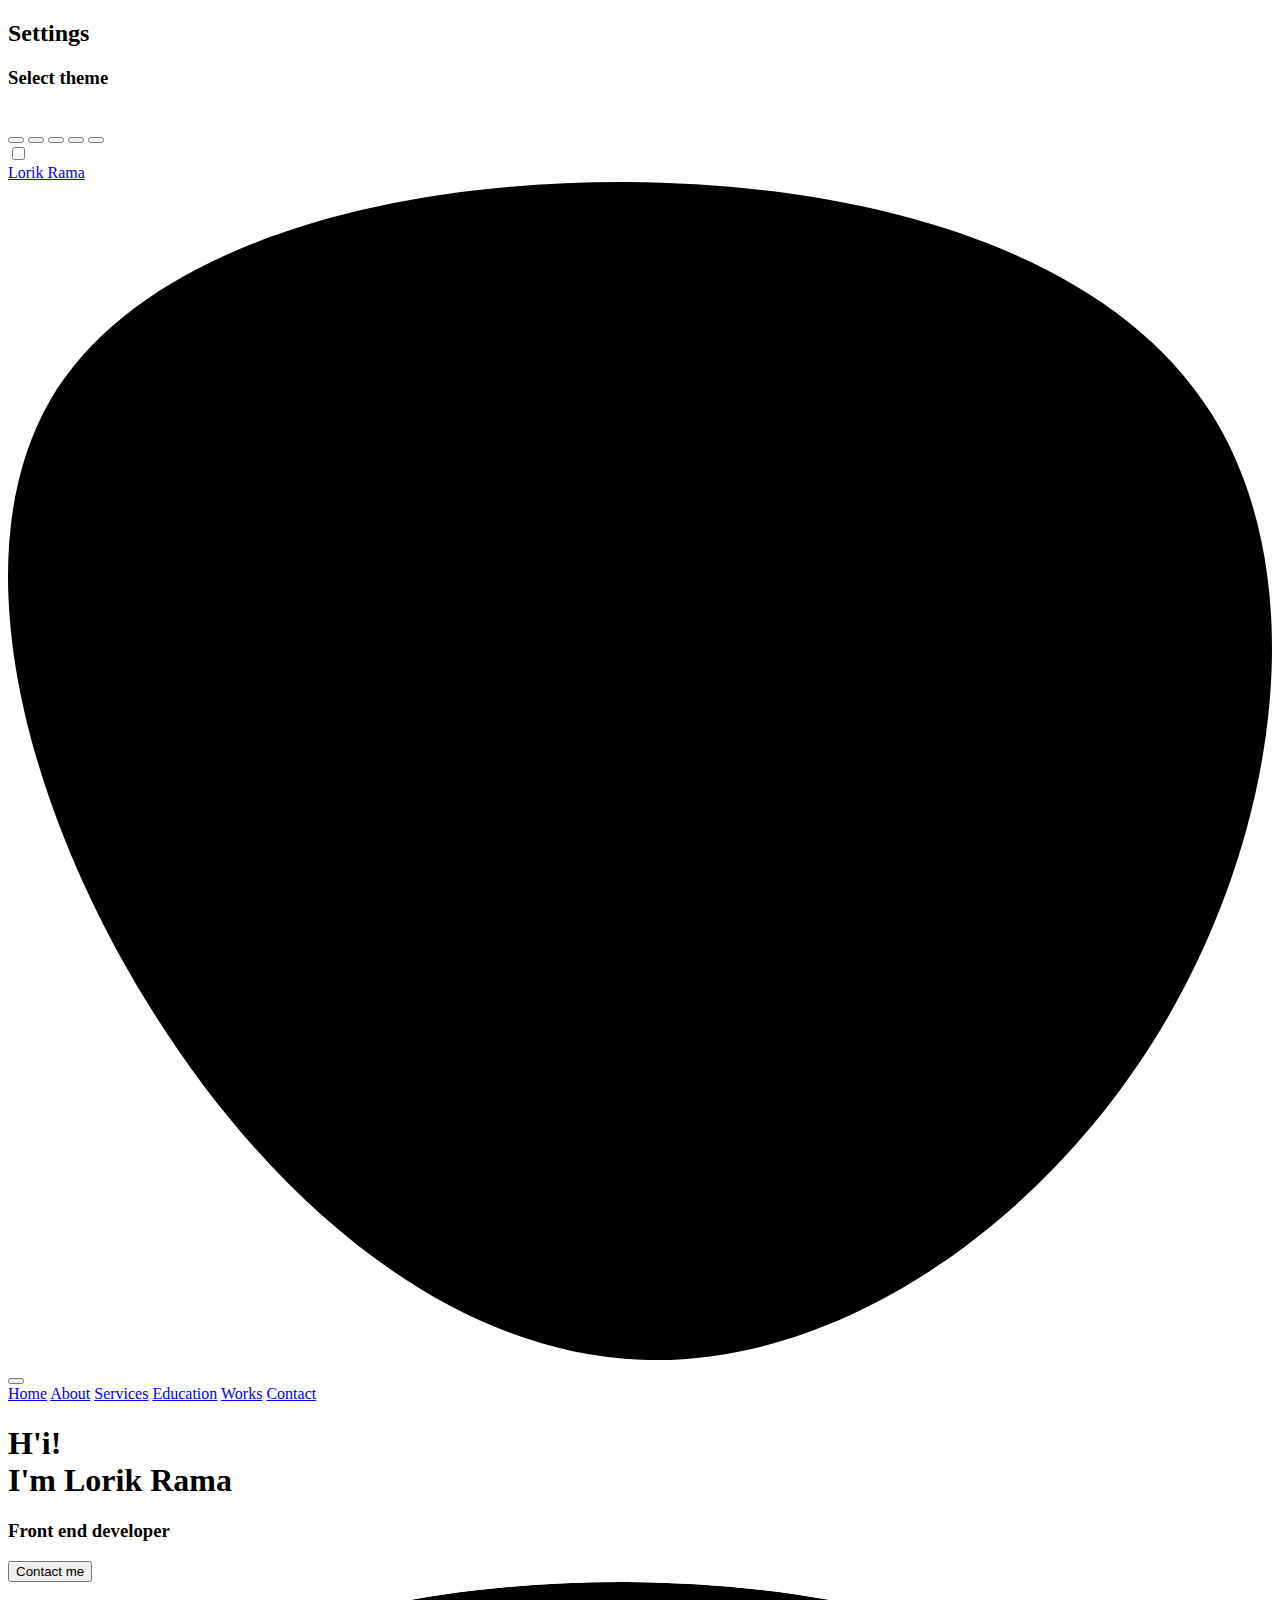
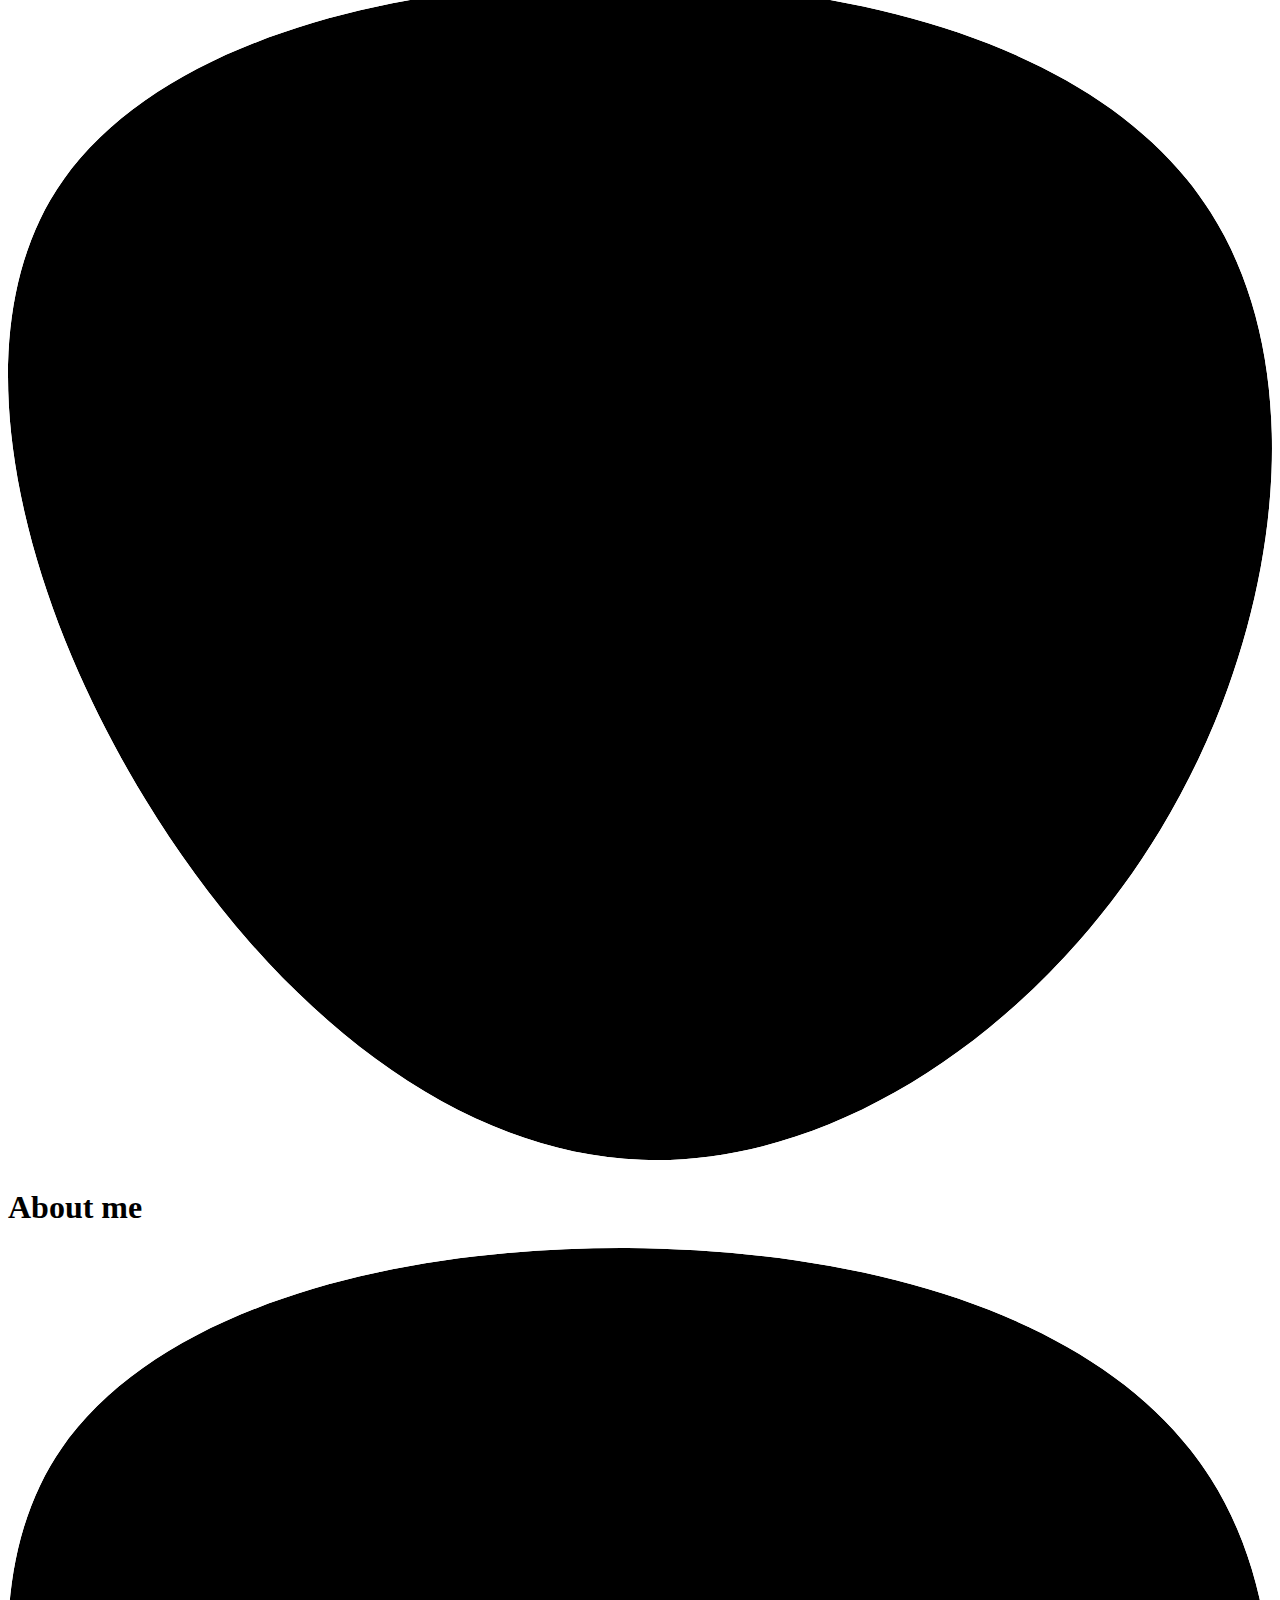
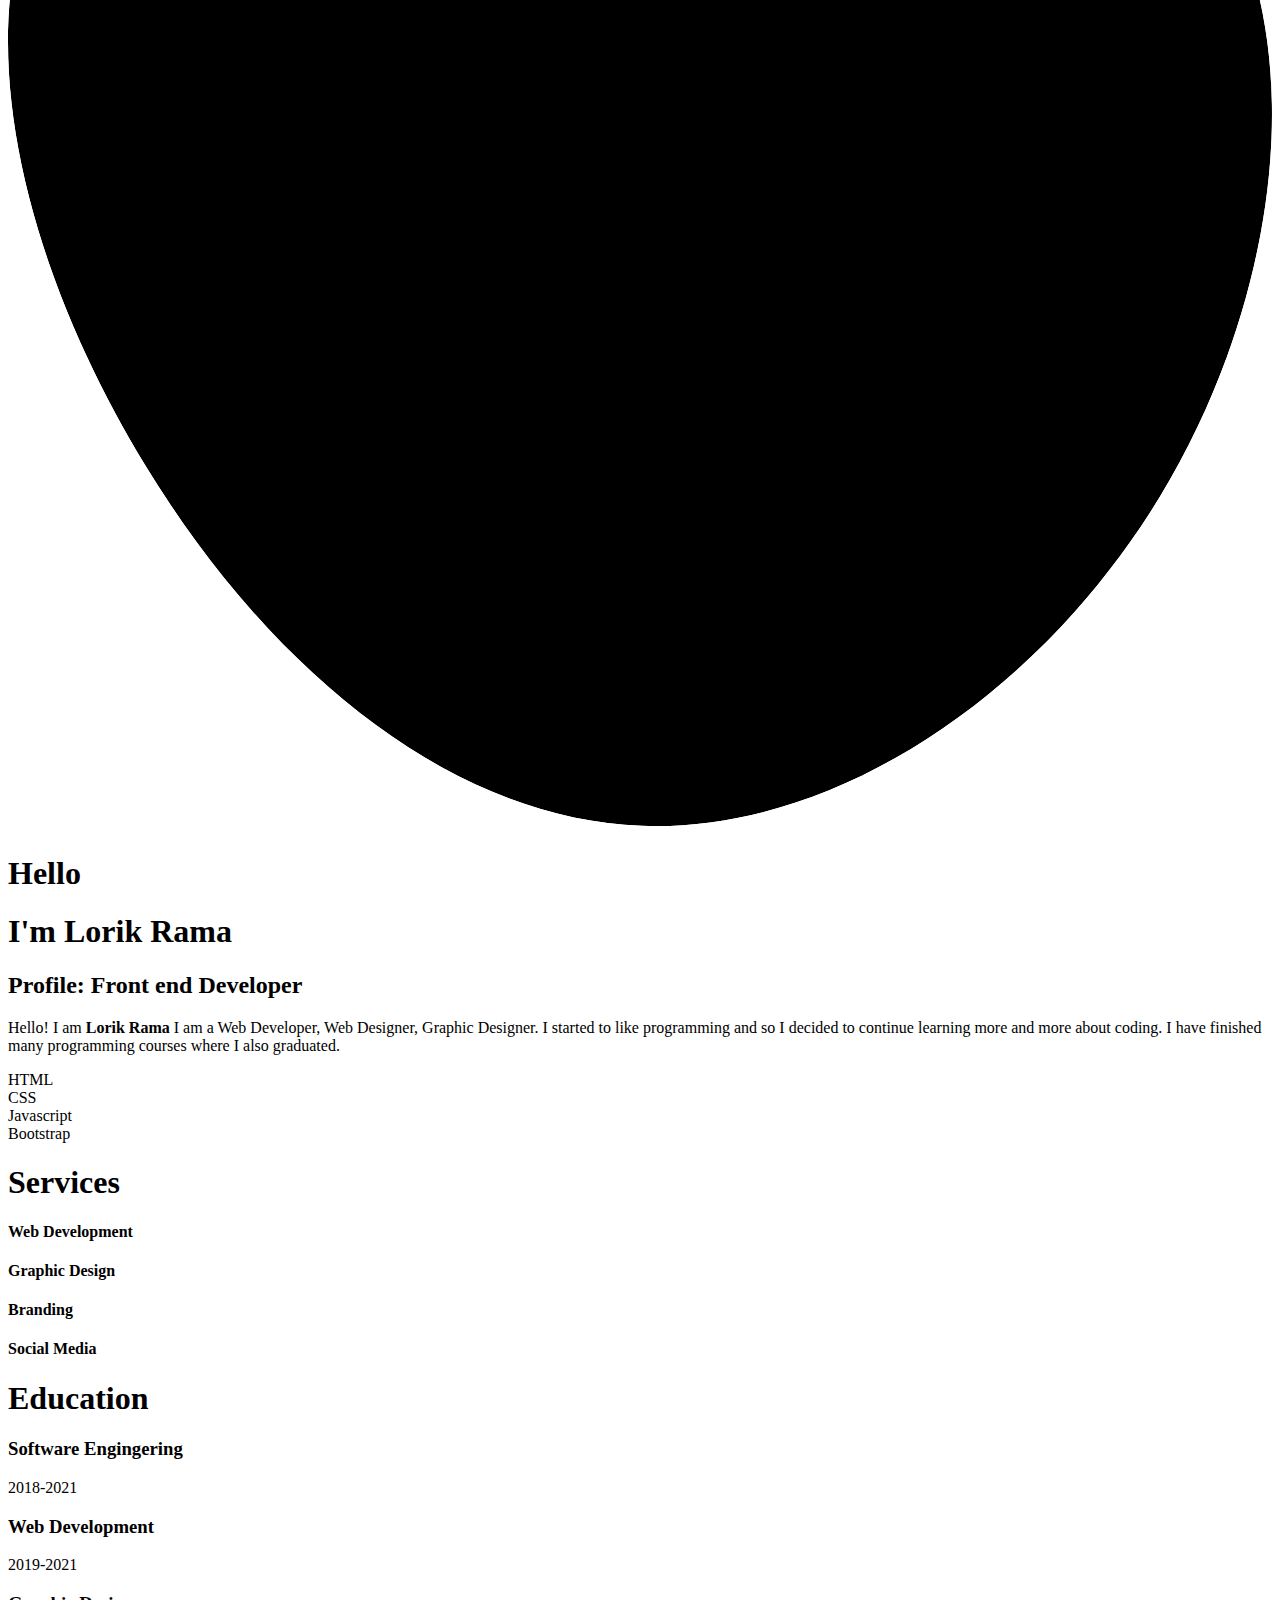
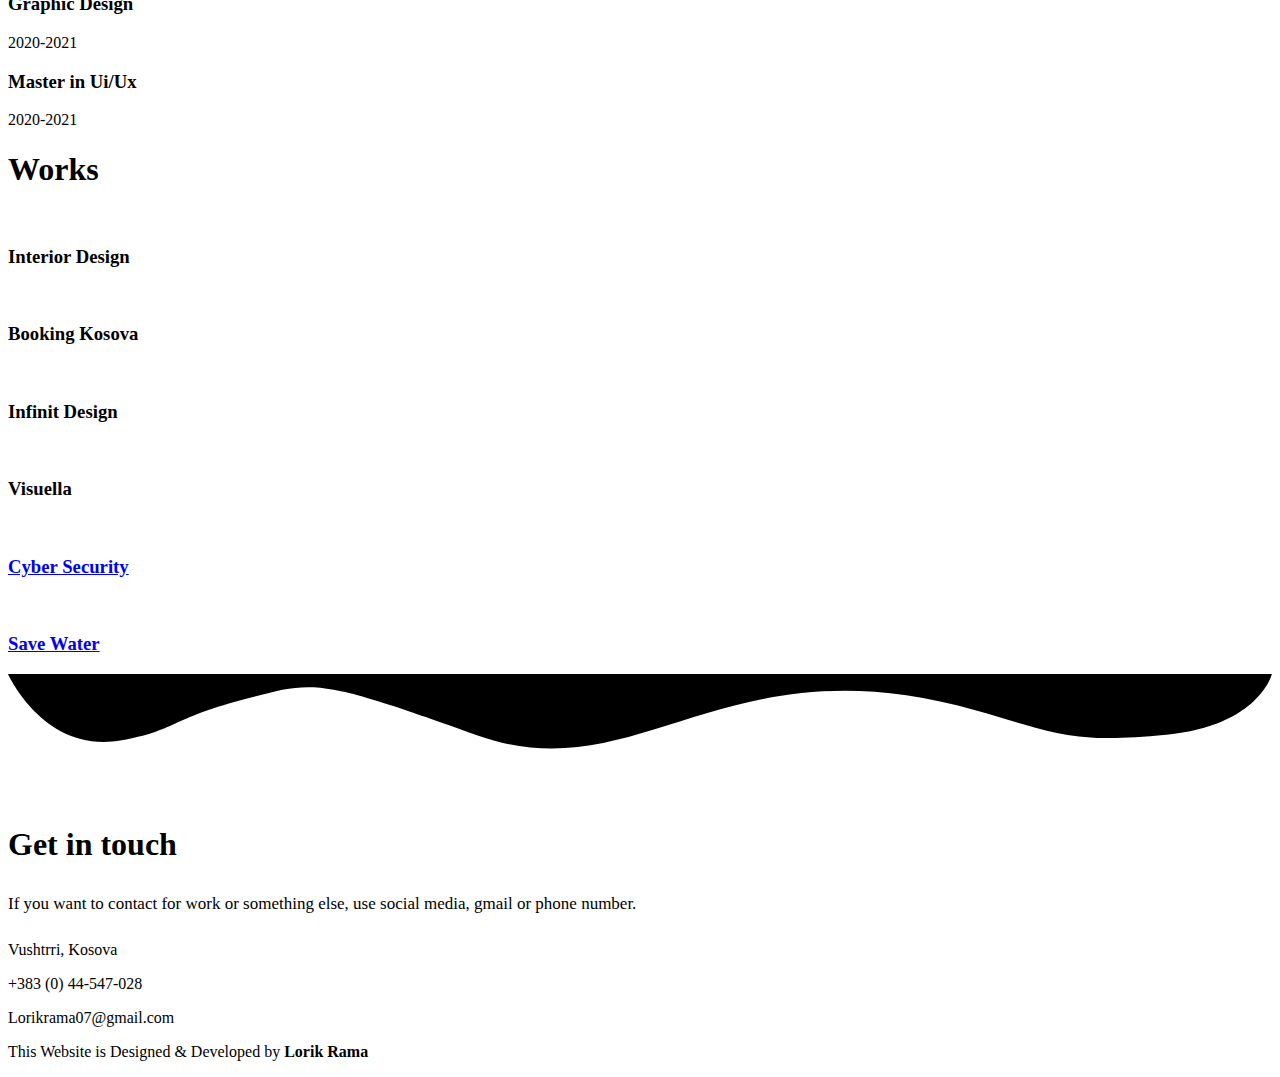
==== index.html @ 5d75e9c4 "initchane" ====
<!DOCTYPE html>
<html lang="en">
  <head>
    <meta charset="UTF-8" />
    <meta name="viewport" content="width=device-width, initial-scale=1.0" />
    <title>Lorik Rama &bullet; Web Developer, Graphic Designer</title>
    <link rel="stylesheet" href="./assets/" />
    <link rel="preconnect" href="https://fonts.googleapis.com" />
    <link rel="preconnect" href="https://fonts.gstatic.com" crossorigin />
    <link
      href="https://fonts.googleapis.com/css2?family=Ubuntu&display=swap"
      rel="stylesheet"
    />
    <link
      rel="stylesheet"
      href="https://cdnjs.cloudflare.com/ajax/libs/font-awesome/6.4.2/css/all.min.css"
      integrity="sha512-z3gLpd7yknf1YoNbCzqRKc4qyor8gaKU1qmn+CShxbuBusANI9QpRohGBreCFkKxLhei6S9CQXFEbbKuqLg0DA=="
      crossorigin="anonymous"
      referrerpolicy="no-referrer"
    />
    <link
      rel="stylesheet"
      href="https://unicons.iconscout.com/release/v4.0.0/css/thinline.css"
    />
    <link
      rel="stylesheet"
      href="https://unicons.iconscout.com/release/v4.0.0/css/line.css"
    />
    <link
      rel="stylesheet"
      href="https://unicons.iconscout.com/release/v4.0.0/css/solid.css"
    />
    <script src="https://unicons.iconscout.com/release/v4.0.0/script/monochrome/bundle.js"></script>
    <script
      src="https://cdnjs.cloudflare.com/ajax/libs/jquery/3.6.0/jquery.min.js"
      referrerpolicy="no-referrer"
    ></script>
    <script src="https://code.jquery.com/jquery-3.5.1.js"></script>
  </head>
  <body>
    <!-- navbar -->
    <section id="header">
      <div class="settings__label">
        <div class="settings__bar">
          <h2 class="settings__h1">Settings</h2>
          <i class="uil uil-times settings__toggle__close"></i>
        </div>
        <div class="settings__color__label">
          <h3 class="settings__colors__h3">Select theme</h3>
          <div class="settings-colors">
            <br />
            <button
              class="color__styled__border first__color__button border__color__active__first"
            >
              <span class="first__color color__theme"></span>
            </button>
            <button class="color__styled__border second__color__button">
              <div class="second__color color__theme"></div>
            </button>
            <button class="color__styled__border third__color__button">
              <div class="third__color color__theme"></div>
            </button>
            <button class="color__styled__border fourth__color__button">
              <div class="fourth__color color__theme"></div>
            </button>
            <button class="color__styled__border fifth__color__button">
              <div class="fifth__color color__theme"></div>
            </button>
          </div>
        </div>
        <div class="background__change__label">
          <label class="bg-change">
            <input type="checkbox" id="checkbox" class="checked" />
            <span class="check"></span>
          </label>
        </div>
      </div>
      <div class="body__overlay"></div>
      <header class="navbar">
        <div class="nav-container">
          <div class="logo-div">
            <a href="#" class="logo-text">Lorik Rama</a>
            <svg
              class="logo"
              viewBox="0 0 200 187"
              xmlns="http://www.w3.org/2000/svg"
              xmlns:xlink="http://www.w3.org/1999/xlink"
            >
              <path
                d="M190.312 36.4879C206.582 62.1187 201.309 102.826 182.328 134.186C163.346 165.547 
        130.807 187.559 100.226 186.353C69.6454 185.297 41.0228 161.023 21.7403 129.362C2.45775 
        97.8511 -7.48481 59.1033 6.67581 34.5279C20.9871 10.1032 59.7028 -0.149132 97.9666 
        0.00163737C136.23 0.303176 174.193 10.857 190.312 36.4879Z"
              />
            </svg>
          </div>
          <button class="menu__toggler">
            <span></span>
            <span></span>
            <span></span>
          </button>
          <nav class="nav-links" id="nav-links">
            <a href="#home" class="active">Home</a>
            <a href="#about">About</a>
            <a href="#services">Services</a>
            <a href="#education">Education</a>
            <a href="#works">Works</a>
            <a href="#contact">Contact</a>
            <a class="uil uil-setting settings__toggle"></a>
          </nav>
        </div>
      </header>
    </section>
    <!-- home -->
    <section id="home">
      <div class="home-content">
        <div class="social-medias">
          <a
            href="https://instagram.com/infinitdesign_ks"
            class="fab fa-instagram"
            target="blank"
          ></a>
          <a
            href="https://www.linkedin.com/in/lorikramaa"
            class="fab fa-linkedin-in"
            target="blank"
          ></a>
          <a
            href="https://github.com/LorikRamaa"
            class="fab fa-github"
            target="blank"
          ></a>
        </div>
        <div class="home_container">
          <div class="home_content_div">
            <div class="home-text">
              <h1>
                H'i! <br />
                I'm Lorik Rama
              </h1>
              <h3>Front end developer</h3>
              <a href="#contact">
                <button class="contact-btn contact__btn">
                  Contact me <i class="fas fa-paper-plane"></i></button
              ></a>
            </div>
            <div class="profile-image">
              <svg
                viewBox="0 0 200 187"
                xmlns="http://www.w3.org/2000/svg"
                xmlns:xlink="http://www.w3.org/1999/xlink"
                class="profile__image__svg"
              >
                <mask id="mask0" mask-type="alpha">
                  <path
                    d="M190.312 36.4879C206.582 62.1187 201.309 102.826 182.328 134.186C163.346 165.547 
        130.807 187.559 100.226 186.353C69.6454 185.297 41.0228 161.023 21.7403 129.362C2.45775 
        97.8511 -7.48481 59.1033 6.67581 34.5279C20.9871 10.1032 59.7028 -0.149132 97.9666 
        0.00163737C136.23 0.303176 174.193 10.857 190.312 36.4879Z"
                  />
                </mask>
                <g mask="url(#mask0)">
                  <path
                    d="M190.312 36.4879C206.582 62.1187 201.309 102.826 182.328 134.186C163.346 
        165.547 130.807 187.559 100.226 186.353C69.6454 185.297 41.0228 161.023 21.7403 
        129.362C2.45775 97.8511 -7.48481 59.1033 6.67581 34.5279C20.9871 10.1032 59.7028 
        -0.149132 97.9666 0.00163737C136.23 0.303176 174.193 10.857 190.312 36.4879Z"
                  />
                  <image
                    class="home_blob-img"
                    x="12"
                    y="18"
                    xlink:href="assets/images/lorik-profil-picture.png"
                  />
                </g>
              </svg>
            </div>
          </div>
        </div>
      </div>
    </section>
    <!-- About -->
    <section id="about">
      <div class="container">
        <h1 class="h1shat about-me-h1">About me</h1>
        <div class="about-content">
          <div class="profile-image">
            <svg
              class="profile__image__svg about__svg"
              viewBox="0 0 200 187"
              xmlns="http://www.w3.org/2000/svg"
              xmlns:xlink="http://www.w3.org/1999/xlink"
            >
              <mask id="mask0" mask-type="alpha">
                <path
                  d="M190.312 36.4879C206.582 62.1187 201.309 102.826 182.328 134.186C163.346 165.547 
        130.807 187.559 100.226 186.353C69.6454 185.297 41.0228 161.023 21.7403 129.362C2.45775 
        97.8511 -7.48481 59.1033 6.67581 34.5279C20.9871 10.1032 59.7028 -0.149132 97.9666 
        0.00163737C136.23 0.303176 174.193 10.857 190.312 36.4879Z"
                />
              </mask>
              <g mask="url(#mask0)">
                <path
                  d="M190.312 36.4879C206.582 62.1187 201.309 102.826 182.328 134.186C163.346 
        165.547 130.807 187.559 100.226 186.353C69.6454 185.297 41.0228 161.023 21.7403 
        129.362C2.45775 97.8511 -7.48481 59.1033 6.67581 34.5279C20.9871 10.1032 59.7028 
        -0.149132 97.9666 0.00163737C136.23 0.303176 174.193 10.857 190.312 36.4879Z"
                />
                <image
                  class="home_blob-img"
                  x="12"
                  y="18"
                  xlink:href="assets/images/lorik-profil-picture.png"
                />
              </g>
            </svg>
          </div>
          <div class="about-text">
            <h1>Hello</h1>
            <h1 class="whoami">I'm <b> Lorik Rama</b></h1>
            <h2>Profile: Front end Developer</h2>
            <p>
              Hello! I am <b> Lorik Rama</b> I am a Web Developer, Web Designer,
              Graphic Designer. I started to like programming and so I decided
              to continue learning more and more about coding. I have finished
              many programming courses where I also graduated.
            </p>
          </div>
        </div>

        <div class="skills">
          <div class="skill">
            <div class="skill-name">HTML</div>
            <div class="skill-bar">
              <div class="skill-per" per="90"></div>
            </div>
          </div>

          <div class="skill">
            <div class="skill-name">CSS</div>
            <div class="skill-bar">
              <div class="skill-per" per="80"></div>
            </div>
          </div>

          <div class="skill">
            <div class="skill-name">Javascript</div>
            <div class="skill-bar">
              <div class="skill-per" per="60"></div>
            </div>
          </div>

          <div class="skill">
            <div class="skill-name">Bootstrap</div>
            <div class="skill-bar">
              <div class="skill-per" per="60"></div>
            </div>
          </div>
        </div>
      </div>
    </section>
    <!-- Services -->
    <section id="services">
      <div class="container">
        <h1 class="h1shat services-h1">Services</h1>
        <div class="services-content">
          <div class="services__boxes">
            <div class="services__box">
              <i class="icon uil uil-arrow services__box__i"></i>
              <h4>Web Development</h4>
            </div>
            <div class="services__box">
              <i class="icon uil uil-web-grid services__box__i"></i>
              <h4>Graphic Design</h4>
            </div>
            <div class="services__box">
              <i class="icon uil uil-megaphone services__box__i"></i>
              <h4>Branding</h4>
            </div>
            <div class="services__box">
              <i class="icon uil uil-share-alt services__box__i"></i>
              <h4>Social Media</h4>
            </div>
          </div>
        </div>
      </div>
    </section>
    <!-- Education and experience -->
    <section id="education">
      <div class="container">
        <h1 class="h1shat education__h1">Education</h1>
        <div class="education__content">
          <div class="education__info">
            <div>
              <div class="software__info">
                <h3 class="education__h3">Software Engingering</h3>
                <p class="education__p">2018-2021</p>
              </div>
            </div>
            <div class="middle">
              <span class="rounded"></span>
              <span class="line"></span>
            </div>
          </div>
          <div class="education__info">
            <div></div>
            <div class="middle">
              <span class="rounded"></span>
              <span class="line"></span>
            </div>
            <div>
              <div class="software__info">
                <h3 class="education__h3">Web Development</h3>
                <p class="education__p">2019-2021</p>
              </div>
            </div>
          </div>
          <div class="education__info">
            <div>
              <div class="software__info">
                <h3 class="education__h3">Graphic Design</h3>
                <p class="education__p">2020-2021</p>
              </div>
            </div>
            <div class="middle">
              <span class="rounded"></span>
              <span class="line"></span>
            </div>
          </div>
          <div class="education__info">
            <div></div>
            <div class="middle">
              <span class="rounded"></span>
            </div>
            <div>
              <div class="software__info">
                <h3 class="education__h3">Master in Ui/Ux</h3>
                <p class="education__p">2020-2021</p>
              </div>
            </div>
          </div>
        </div>
      </div>
    </section>
    <!-- works -->
    <section id="works">
      <div class="container">
        <h1 class="h1shat works__h1">Works</h1>
        <div class="works__content">
          <div class="works__gallery">
            <div class="works__images">
              <div class="works__box">
                <img src="assets/images/1.png" alt="" />
                <div class="info">
                  <h3>Interior Design</h3>
                </div>
              </div>
              <div class="works__box">
                <img src="assets/images/2.png" alt="" />
                <div class="info">
                  <h3>Booking Kosova</h3>
                </div>
              </div>
              <div class="works__box">
                <img src="assets/images/3.png" alt="" />
                <div class="info">
                  <h3>Infinit Design</h3>
                </div>
              </div>
              <div class="works__box">
                <img src="assets/images/4.png" alt="" />
                <div class="info">
                  <h3>Visuella</h3>
                </div>
              </div>
              <div class="works__box">
                <a
                  href="https://innovationacademy-ks.com/laksh/cyber%20security/index.html"
                  target="blank"
                >
                  <img src="assets/images/5.png" alt="" />
                  <div class="info">
                    <h3>Cyber Security</h3>
                  </div>
                </a>
              </div>
              <div class="works__box">
                <a
                  href="https://innovationacademy-ks.com/savewater"
                  target="blank"
                >
                  <img src="assets/images/6.png" alt="" />
                  <div class="info">
                    <h3>Save Water</h3>
                  </div>
                </a>
              </div>
            </div>
          </div>
        </div>
      </div>
    </section>

    <section id="wrapper__content">
      <div class="elementor-shape elementor-shape-bottom" data-negative="false">
        <svg
          xmlns="http://www.w3.org/2000/svg"
          viewBox="0 0 1000 100"
          preserveAspectRatio="none"
        >
          <path
            class="elementor-shape-fill"
            d="M766.1,28.9c-200-57.5-266,65.5-395.1,19.5C242,1.8,242,5.4,184.8,20.6C128,35.8,132.3,44.9,89.9,52.5C28.6,63.7,0,0,0,0 h1000c0,0-9.9,40.9-83.6,48.1S829.6,47,766.1,28.9z"
          ></path>
        </svg>
      </div>
      <div class="wrapper">
        <!-- Contact -->
        <section id="contact">
          <div class="container">
            <div class="content__wrapper">
              <h1 class="h1shat contact__h1">Get in touch</h1>
              <div class="contact__content">
                <div class="contact__infos">
                  <div class="contact__infos__content">
                    <div class="c__i__text">
                      <p style="font-size: 17px; padding: 10px 0">
                        If you want to contact for work or something else, use
                        social media, gmail or phone number.
                      </p>
                    </div>
                    <div class="contact__three_cols">
                      <div class="c__i__text">
                        <p class="contact__location">
                          <i class="fas fa-map-marker-alt"></i> Vushtrri, Kosova
                        </p>
                      </div>
                      <div class="c__i__text">
                        <p class="contact__phone">
                          <i class="fas fa-phone-alt"></i> +383 (0) 44-547-028
                        </p>
                      </div>
                      <div class="c__i__text">
                        <p class="contact__email">
                          <i class="fas fa-envelope"></i>
                          Lorikrama07@gmail.com
                        </p>
                      </div>
                    </div>
                    <!-- <div class="contact__sm">
                      <a
                        href="https://instagram.com/infinitdesign_ks"
                        class="fab fa-instagram"
                        target="blank"
                      ></a>
                      <a
                        href="https://www.linkedin.com/in/lorikrama"
                        class="fab fa-linkedin-in"
                        target="blank"
                      ></a>
                    </div> -->
                  </div>
                </div>
              </div>
            </div>
          </div>
        </section>
        <!-- fotter -->
        <section id="fotter">
          <div class="container">
            <div class="footer__content">
              <div class="fotter__groups">
                <p class="fotter__p">
                  This Website is Designed & Developed by <b>Lorik Rama</b>
                </p>
                <div class="fotter__sm">
                  <a
                    href="https://instagram.com/infinitdesign_ks"
                    class="fab fa-instagram"
                    target="blank"
                  ></a>
                  <a
                    href="https://www.facebook.com/InfinitDesiign"
                    class="fab fa-facebook-f"
                    target="blank"
                  ></a>
                  <a
                    href="https://www.linkedin.com/in/lorikramaa"
                    class="fab fa-linkedin-in"
                    target="blank"
                  ></a>

                  <a
                    href="https://www.behance.net/lorikrama1"
                    class="fa-brands fa-square-behance"
                    target="blank"
                  ></a>
                  <a
                    href="https://github.com/LorikRamaa"
                    class="fab fa-github"
                    target="blank"
                  ></a>
                </div>
              </div>
            </div>
          </div>
        </section>
      </div>
    </section>
    <!-- Javascript links -->
    <script src="js/app.js"></script>
  </body>
</html>
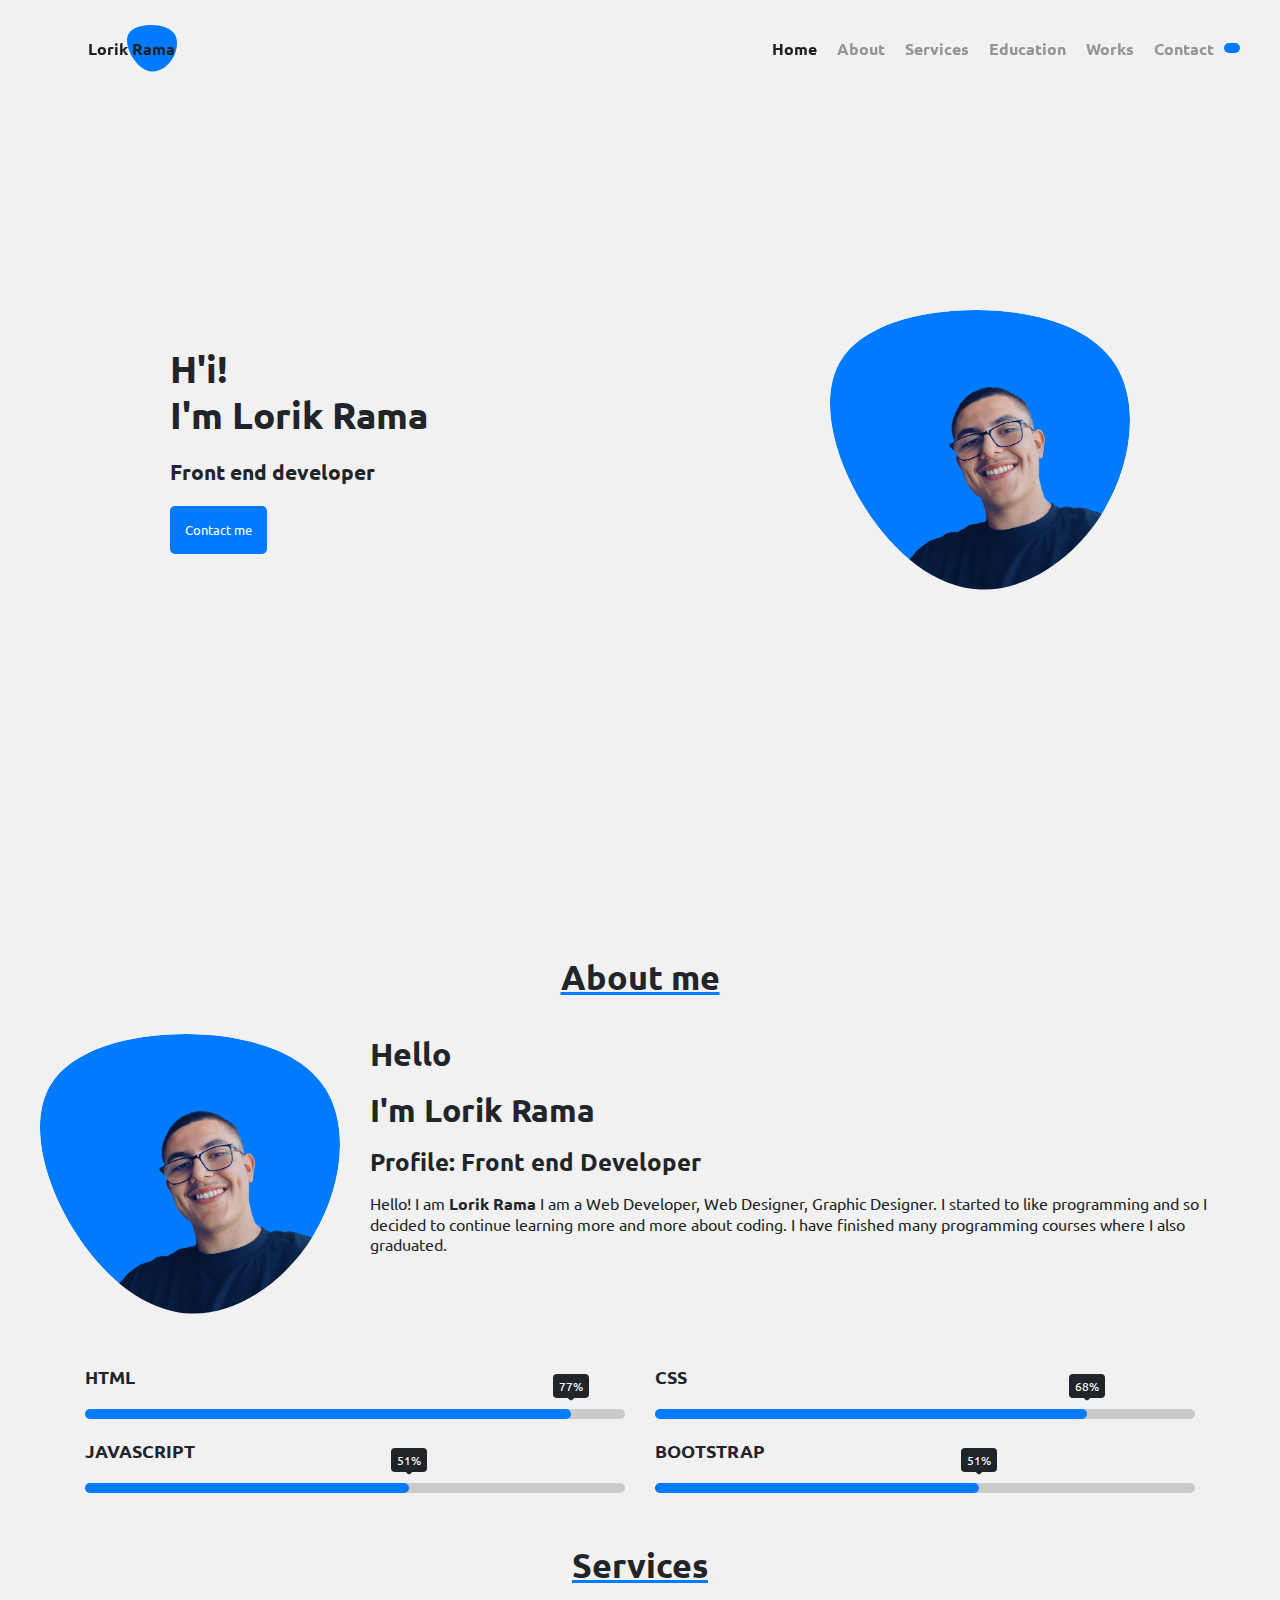
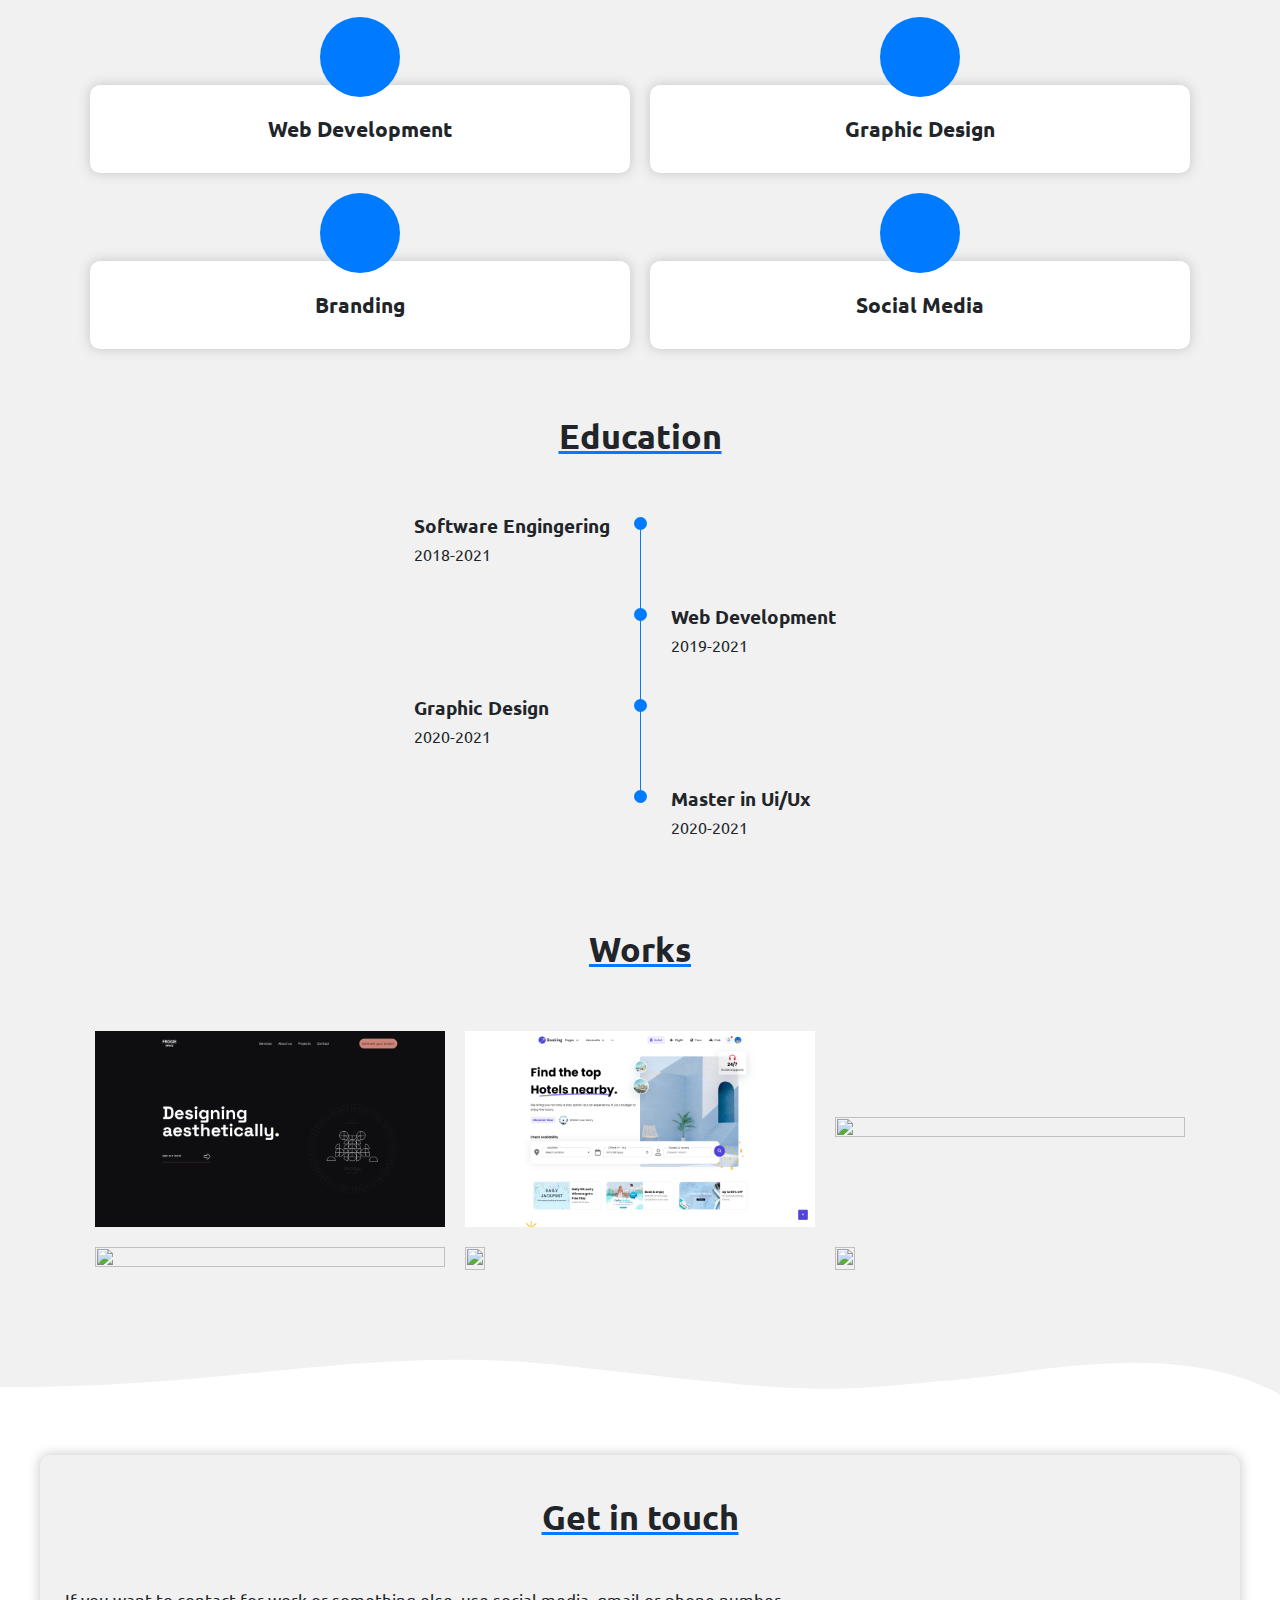
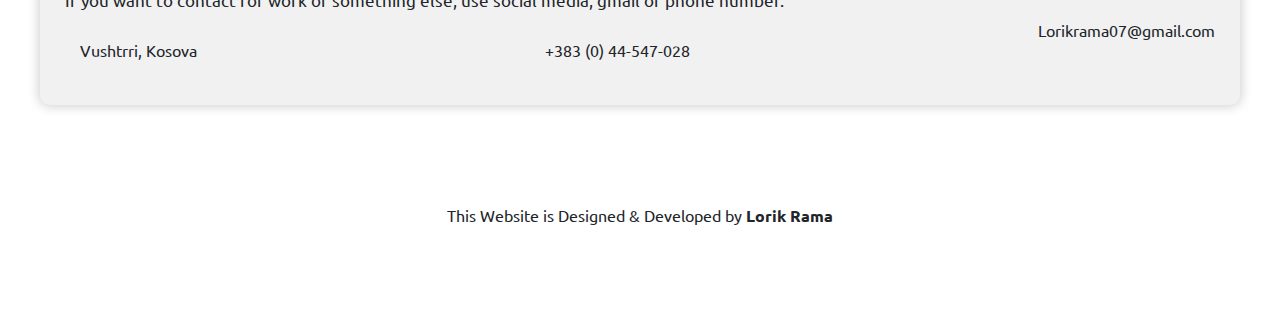
==== commit 90b26d19: "uptadated profile pricture and modified css little" ====
--- a/index.html
+++ b/index.html
@@ -4,7 +4,7 @@
     <meta charset="UTF-8" />
     <meta name="viewport" content="width=device-width, initial-scale=1.0" />
     <title>Lorik Rama &bullet; Web Developer, Graphic Designer</title>
-    <link rel="stylesheet" href="./assets/" />
+    <link rel="stylesheet" href="./css/style.css" />
     <link rel="preconnect" href="https://fonts.googleapis.com" />
     <link rel="preconnect" href="https://fonts.gstatic.com" crossorigin />
     <link
@@ -170,7 +170,7 @@
                     class="home_blob-img"
                     x="12"
                     y="18"
-                    xlink:href="assets/images/lorik-profil-picture.png"
+                    xlink:href="assets/images/personal-picture.png"
                   />
                 </g>
               </svg>
@@ -210,7 +210,7 @@
                   class="home_blob-img"
                   x="12"
                   y="18"
-                  xlink:href="assets/images/lorik-profil-picture.png"
+                  xlink:href="assets/images/personal-picture.png"
                 />
               </g>
             </svg>
--- a/css/style.css
+++ b/css/style.css
@@ -0,0 +1,1179 @@
+* {
+  margin: 0;
+  padding: 0;
+  box-sizing: border-box;
+  font-family: "Ubuntu", sans-serif;
+  text-decoration: none;
+}
+html {
+  scroll-behavior: smooth;
+}
+:root {
+  --white-color: #fff;
+  --body-color: #212529;
+  --default-color: #007bff;
+}
+body {
+  background-color: #f1f1f1;
+  color: #212529;
+  transition: 0.3s linear;
+}
+/* bg change */
+
+input[type="checkbox"] {
+  /* -webkit-appearance: none; */
+  visibility: hidden;
+  display: none;
+}
+.check {
+  position: relative;
+  display: block;
+  width: 40px;
+  height: 20px;
+  background-color: #212529;
+  cursor: pointer;
+  border-radius: 20px;
+  overflow: hidden;
+  transition: ease-in 0.5s;
+}
+input[type="checkbox"]:checked ~ .check {
+  background: #212529;
+}
+.check:before {
+  content: "";
+  position: absolute;
+  top: 2px;
+  left: 2px;
+  background-color: #fff;
+  width: 16px;
+  height: 16px;
+  border-radius: 50%;
+  transition: 0.5s;
+}
+input[type="checkbox"]:checked ~ .check:before {
+  transform: translateX(-50px);
+}
+.check:after {
+  content: "";
+  position: absolute;
+  top: 2px;
+  right: 2px;
+  background-color: #fff;
+  width: 16px;
+  height: 16px;
+  border-radius: 50%;
+  transition: 0.5s;
+  transform: translateX(50px);
+}
+input[type="checkbox"]:checked ~ .check:after {
+  transform: translateX(0px);
+}
+body.dark {
+  background-color: #212121;
+  color: white;
+}
+.container {
+  max-width: 1300px;
+  padding: 0 40px;
+  margin: 0 auto;
+  align-items: center;
+}
+.nav-container {
+  max-width: 1300px;
+  padding: 0 40px;
+  margin: 0 auto;
+  display: flex;
+  align-items: center;
+  justify-content: space-between;
+}
+.home_container {
+  max-width: 1300px;
+  padding: 0 40px;
+  margin: 0 auto;
+  display: flex;
+  align-items: center;
+}
+/* Home & navbar */
+.navbar {
+  padding: 25px 0;
+  width: 100%;
+  position: fixed;
+  z-index: 9999;
+  transition: 0.3s linear;
+}
+.sticky {
+  background-color: #fff;
+  padding: 18px 0;
+  z-index: 9999;
+  box-shadow: 0px -8px 20px 0px #ccc;
+}
+
+body.dark .sticky {
+  background-color: #282828;
+  box-shadow: 0px -8px 20px 0px #282828;
+}
+.menu__toggler {
+  background: none;
+  width: 30px;
+  border: none;
+  cursor: pointer;
+  position: relative;
+  outline: none;
+  z-index: 999;
+  display: none;
+}
+.menu__toggler span {
+  display: block;
+  height: 3px;
+  background-color: #212529;
+  margin: 6px 0;
+  position: relative;
+  transition: 0.3s linear;
+}
+.nav-links {
+  float: right;
+  display: flex;
+  align-items: center;
+}
+.nav-links a {
+  padding: 0 10px;
+  color: rgb(149 149 149);
+  font-weight: 600;
+  transition: 0.3s linear;
+}
+.nav-links a:hover {
+  color: #212121;
+}
+.active {
+  color: #212121 !important;
+}
+body.dark .nav-links a {
+  padding: 0 10px;
+  color: #cacaca;
+}
+body.dark .nav-links a:hover {
+  color: #fff;
+}
+body.dark .active {
+  color: #fff !important;
+}
+.logo-div {
+  align-items: center;
+  display: flex;
+}
+.logo {
+  width: 50px;
+  fill: #007bff;
+}
+
+.logo-text {
+  color: #212121;
+  position: relative;
+  left: 35%;
+  font-weight: 600;
+  font-family: "Ubuntu", sans-serif;
+}
+body.dark .logo-text {
+  color: #fff;
+}
+.uil-setting {
+  font-size: 33px;
+  cursor: pointer;
+  background: #007bff;
+  padding: 5px 8px !important;
+  border-radius: 10px;
+  color: #fff !important;
+}
+.settings__label {
+  height: 100vh;
+  position: fixed;
+  right: 0%;
+  color: #212529 !important;
+  background-color: var(--white-color);
+  width: 30%;
+  z-index: 999999;
+  transform: translateX(100%);
+  transition: 0.4s linear;
+}
+.settings__colors__h3 {
+  color: #5a5a5a;
+  padding: 0 0 15px 0;
+}
+.settings__label.settings__toggle__active {
+  transform: translateX(0px);
+}
+.settings__bar {
+  display: flex;
+  align-items: center;
+  justify-content: space-between;
+}
+.settings__h1 {
+  padding: 22px 15px;
+}
+.uil-times {
+  font-size: 38px;
+  margin: 15px;
+  cursor: pointer;
+}
+.settings__color__label {
+  padding: 15px;
+}
+.settings-colors {
+  display: flex;
+  flex-wrap: wrap;
+}
+.background__change__label {
+  padding: 0 15px;
+}
+.border__color__active__first,
+.border__color__active__second,
+.border__color__active__third,
+.border__color__active__fourth,
+.border__color__active__fifth {
+  display: flex;
+  -webkit-box-align: center;
+  align-items: center;
+  -webkit-box-pack: center;
+  justify-content: center;
+  width: 2rem;
+  height: 2rem;
+  padding: 0.25rem;
+  margin-right: 0.5rem;
+  margin-bottom: 0.5rem;
+  border: 2px solid rgb(139, 139, 160) !important;
+  border-radius: 50%;
+  opacity: 1 !important;
+}
+.color__styled__border {
+  display: flex;
+  -webkit-box-align: center;
+  align-items: center;
+  -webkit-box-pack: center;
+  justify-content: center;
+  width: 2rem;
+  height: 2rem;
+  padding: 0.25rem;
+  margin-right: 0.5rem;
+  margin-bottom: 0.5rem;
+  border: 2px solid transparent;
+  background-color: transparent;
+  border-radius: 50%;
+  opacity: 0.4;
+}
+.color__active {
+  border: 1px solid #212529;
+  background-color: transparent;
+  width: 30px;
+  height: 30px;
+  border-radius: 50%;
+  cursor: pointer;
+  margin: 0 10px 0 0;
+}
+.first__color {
+  background-color: #007bff;
+  width: 96%;
+  height: 96%;
+  border-radius: 50%;
+  cursor: pointer;
+}
+.second__color {
+  background-color: #8a3ffc;
+  width: 96%;
+  height: 96%;
+  border-radius: 50%;
+
+  cursor: pointer;
+}
+.third__color {
+  background-color: #ff0066;
+  width: 96%;
+  height: 96%;
+  border-radius: 50%;
+  cursor: pointer;
+}
+.fourth__color {
+  background-color: #2495f1;
+  width: 96%;
+  height: 96%;
+  border-radius: 50%;
+  cursor: pointer;
+}
+.fifth__color {
+  background-color: #08bdba;
+  width: 96%;
+  height: 96%;
+  border-radius: 50%;
+  cursor: pointer;
+}
+.body__overlay {
+  position: fixed;
+  z-index: 7;
+  top: 0px;
+  left: 0px;
+  width: 100%;
+  height: 100%;
+  background: rgba(0, 0, 0, 0.5);
+  visibility: hidden;
+  opacity: 0;
+  transition-property: visibility, opacity;
+  transition-duration: 0.45s;
+}
+.body__overlay__active {
+  position: fixed;
+  z-index: 99999;
+  top: 0px;
+  left: 0px;
+  width: 100%;
+  height: 100%;
+  background: rgba(0, 0, 0, 0.5);
+  visibility: visible;
+  opacity: 1;
+  transition-property: visibility, opacity;
+  transition-duration: 0.45s;
+}
+/* Home */
+#home {
+  height: 100vh;
+}
+.home-content {
+  display: flex;
+  align-items: center;
+  height: 100%;
+  width: 100%;
+}
+.home_content_div {
+  display: flex;
+  width: 75vw;
+  align-items: center;
+  justify-content: space-between;
+}
+.profile-image svg {
+  width: 300px;
+  fill: #007bff;
+}
+.profile-image image {
+  width: 100%;
+}
+.profile__image__svg.first__color__svg,
+.logo.first__color__svg {
+  fill: #007bff;
+}
+.profile__image__svg.second__color__svg,
+.logo.second__color__svg {
+  fill: #8a3ffc;
+}
+.profile__image__svg.third__color__svg,
+.logo.third__color__svg {
+  fill: #ff0066;
+}
+.profile__image__svg.fourth__color__svg,
+.logo.fourth__color__svg {
+  fill: #2495f1;
+}
+.profile__image__svg.fifth__color__svg,
+.logo.fifth__color__svg {
+  fill: #08bdba;
+}
+/* settings toggle */
+.settings__toggle.first__color__bg {
+  background-color: #007bff;
+}
+.settings__toggle.second__color__bg {
+  background-color: #8a3ffc;
+}
+.settings__toggle.third__color__bg {
+  background-color: #ff0066;
+}
+.settings__toggle.fourth__color__bg {
+  background-color: #2495f1;
+}
+.settings__toggle.fifth__color__bg {
+  background-color: #08bdba;
+}
+/* contact btn */
+.contact__btn.first__color__bg {
+  background-color: #007bff;
+}
+.contact__btn.second__color__bg {
+  background-color: #8a3ffc;
+}
+.contact__btn.third__color__bg {
+  background-color: #ff0066;
+}
+.contact__btn.fourth__color__bg {
+  background-color: #2495f1;
+}
+.contact__btn.fifth__color__bg {
+  background-color: #08bdba;
+}
+/* cv button */
+
+.cv_button.first__color__bg {
+  background-color: #007bff;
+}
+.cv_button.second__color__bg {
+  background-color: #8a3ffc;
+}
+.cv_button.third__color__bg {
+  background-color: #ff0066;
+}
+.cv_button.fourth__color__bg {
+  background-color: #2495f1;
+}
+.cv_button.fifth__color__bg {
+  background-color: #08bdba;
+}
+/* skills */
+.skill-per.first__color__bg {
+  background-color: #007bff;
+}
+.skill-per.second__color__bg {
+  background-color: #8a3ffc;
+}
+.skill-per.third__color__bg {
+  background-color: #ff0066;
+}
+.skill-per.fourth__color__bg {
+  background-color: #2495f1;
+}
+.skill-per.fifth__color__bg {
+  background-color: #08bdba;
+}
+/* services */
+.services__box__i.first__color__bg {
+  background-color: #007bff;
+}
+.services__box__i.second__color__bg {
+  background-color: #8a3ffc;
+}
+.services__box__i.third__color__bg {
+  background-color: #ff0066;
+}
+.services__box__i.fourth__color__bg {
+  background-color: #2495f1;
+}
+.services__box__i.fifth__color__bg {
+  background-color: #08bdba;
+}
+/* education */
+.rounded.first__color__bg,
+.line.first__color__bg {
+  background-color: #007bff;
+}
+.rounded.second__color__bg,
+.line.second__color__bg {
+  background-color: #8a3ffc;
+}
+.rounded.third__color__bg,
+.line.third__color__bg {
+  background-color: #ff0066;
+}
+.rounded.fourth__color__bg,
+.line.fourth__color__bg {
+  background-color: #2495f1;
+}
+.rounded.fifth__color__bg,
+.line.fifth__color__bg {
+  background-color: #08bdba;
+}
+/* contact */
+.submit__btn.first__color__bg {
+  background-color: #007bff;
+}
+.submit__btn.second__color__bg {
+  background-color: #8a3ffc;
+}
+.submit__btn.third__color__bg {
+  background-color: #ff0066;
+}
+.submit__btn.fourth__color__bg {
+  background-color: #2495f1;
+}
+.submit__btn.fifth__color__bg {
+  background-color: #08bdba;
+}
+/* works */
+
+.works__box.first__color__bg:before {
+  background: linear-gradient(
+    to bottom,
+    rgba(0, 123, 255, 0.01) 0,
+    rgba(0, 123, 255, 0.25) 25%,
+    rgba(0, 123, 255, 0.5) 50%,
+    rgba(0, 123, 255, 0.75) 75%,
+    rgba(0, 123, 255, 1) 100%
+  );
+}
+.works__box.second__color__bg:before {
+  background: linear-gradient(
+    to bottom,
+    rgba(138, 63, 252, 0.01) 0,
+    rgba(138, 63, 252, 0.25) 25%,
+    rgba(138, 63, 252, 0.5) 50%,
+    rgba(138, 63, 252, 0.75) 75%,
+    rgba(138, 63, 252, 1) 100%
+  );
+}
+.works__box.third__color__bg:before {
+  background: linear-gradient(
+    to bottom,
+    rgba(255, 0, 102, 0.01) 0,
+    rgba(255, 0, 102, 0.25) 25%,
+    rgba(255, 0, 102, 0.5) 50%,
+    rgba(255, 0, 102, 0.75) 75%,
+    rgba(255, 0, 102, 1) 100%
+  );
+}
+.works__box.fourth__color__bg:before {
+  background: linear-gradient(
+    to bottom,
+    rgba(36, 149, 241, 0.01) 0,
+    rgba(36, 149, 241, 0.25) 25%,
+    rgba(36, 149, 241, 0.5) 50%,
+    rgba(36, 149, 241, 0.75) 75%,
+    rgba(36, 149, 241, 1) 100%
+  );
+}
+.works__box.fifth__color__bg:before {
+  background: linear-gradient(
+    to bottom,
+    rgba(8, 189, 186, 0.01) 0,
+    rgba(8, 189, 186, 0.25) 25%,
+    rgba(8, 189, 186, 0.5) 50%,
+    rgba(8, 189, 186, 0.75) 75%,
+    rgba(8, 189, 186, 1) 100%
+  );
+}
+
+.home_blob-img {
+  width: 160px;
+  text-align: center;
+}
+.home-text h1 {
+  font-size: 37px;
+}
+.home-text h3 {
+  font-size: 21px;
+  padding: 20px 0;
+}
+.contact-btn {
+  padding: 15px;
+  background-color: #007bff;
+  border: none;
+  border-radius: 5px;
+  color: #fff;
+  cursor: pointer;
+  transition: 0.4s linear;
+}
+.contact__btn.first__color__bg:hover,
+.submit__btn.first__color__bg:hover {
+  background-color: #0061c9;
+}
+.contact__btn.second__color__bg:hover,
+.submit__btn.second__color__bg:hover {
+  background-color: #691ed8;
+}
+.contact__btn.third__color__bg:hover,
+.submit__btn.third__color__bg:hover {
+  background-color: #d80056;
+}
+.contact__btn.fourth__color__bg:hover,
+.submit__btn.fourth__color__bg:hover {
+  background-color: #1779c9;
+}
+.contact__btn.fifth__color__bg:hover,
+.submit__btn.fifth__color__bg:hover {
+  background-color: #089e9c;
+}
+
+.cv_button.first__color__bg:hover {
+  background-color: #0061c9;
+}
+.cv_button.second__color__bg:hover {
+  background-color: #691ed8;
+}
+.cv_button.third__color__bg:hover {
+  background-color: #d80056;
+}
+.cv_button.fourth__color__bg:hover {
+  background-color: #1779c9;
+}
+.cv_button.fifth__color__bg:hover {
+  background-color: #089e9c;
+}
+.social-medias {
+  display: flex;
+  flex-direction: column;
+  padding-left: 20px;
+}
+.social-medias a {
+  padding: 15px 0;
+  font-size: 28px;
+  color: #212121;
+}
+body.dark .social-medias a {
+  color: #fff;
+}
+/* About */
+.h1shat {
+  text-decoration: underline;
+  text-decoration-color: #007bff;
+  text-align: center;
+  font-size: 34px;
+}
+.h1shat.first__color__h1 {
+  text-decoration-color: #007bff;
+}
+.h1shat.second__color__h1 {
+  text-decoration-color: #8a3ffc;
+}
+.h1shat.third__color__h1 {
+  text-decoration-color: #ff0066;
+}
+.h1shat.fourth__color__h1 {
+  text-decoration-color: #2495f1;
+}
+.h1shat.fifth__color__h1 {
+  text-decoration-color: #08bdba;
+}
+.about-me-h1 {
+  padding: 55px 0 35px 0;
+}
+.about-content {
+  display: flex;
+  flex-wrap: wrap;
+}
+.about-text {
+  flex: 1;
+  padding: 0 30px;
+}
+.whoami {
+  padding: 15px 0;
+}
+.about-text p {
+  padding: 15px 0;
+}
+.cv {
+  margin: 20px 0;
+}
+.cv_button {
+  padding: 15px;
+  background-color: #007bff;
+  border: none;
+  border-radius: 5px;
+  color: #fff;
+  cursor: pointer;
+  margin: 20px 0;
+  transition: 0.4s linear;
+}
+.cv_button:hover {
+  background-color: #0061c9;
+}
+.skills {
+  padding: 30px 0;
+  display: flex;
+  flex-wrap: wrap;
+  color: #fff;
+  justify-content: center;
+}
+.skill {
+  width: 45%;
+  margin: 0 15px;
+}
+
+.skill-name {
+  font-size: 18px;
+  font-weight: 700;
+  text-transform: uppercase;
+  margin: 20px 0;
+  color: #212529;
+}
+body.dark .skill-name {
+  color: #fff;
+}
+.skill-bar {
+  height: 10px;
+  background: #cacaca;
+  border-radius: 8px;
+}
+
+.skill-per {
+  height: 10px;
+  background-color: #007bff;
+  border-radius: 8px;
+  width: 0;
+  transition: 1s linear;
+  position: relative;
+}
+
+.skill-per::before {
+  content: attr(per);
+  position: absolute;
+  padding: 4px 6px;
+  color: #fff;
+  background-color: #212529;
+  font-size: 12px;
+  border-radius: 4px;
+  top: -35px;
+  right: 0;
+  z-index: 99;
+  transform: translateX(50%);
+}
+body.dark .skill-per::before {
+  background-color: #cacaca;
+  color: #212529;
+}
+.skill-per::after {
+  content: "";
+  position: absolute;
+  width: 10px;
+  background-color: #212529;
+  height: 10px;
+  top: -20px;
+  right: 0;
+  transform: translateX(50%) rotate(45deg);
+  border-radius: 2px;
+}
+body.dark .skill-per::after {
+  background-color: #cacaca;
+}
+/* Services */
+.services {
+  padding: 60px 0;
+}
+.boxes {
+  display: flex;
+  flex-wrap: wrap;
+  justify-content: center;
+  text-align: center;
+}
+.services__boxes {
+  display: flex;
+  text-align: center;
+  flex-wrap: wrap;
+  align-items: center;
+  justify-content: center;
+}
+.services-h1 {
+  padding: 20px;
+}
+.services__box {
+  width: 45%;
+  margin: 10px;
+  cursor: pointer;
+  transition: 0.6s linear;
+}
+.services__box i {
+  font-size: 35px;
+  background-color: #007bff;
+  padding: 20px;
+  display: inline-block;
+  height: 80px;
+  width: 80px;
+  border-radius: 50%;
+  color: #fff;
+}
+.services__box h4 {
+  font-size: 21px;
+  background-color: #fff;
+  box-shadow: 0 0 12px 1px #ccc;
+  text-align: center;
+  padding: 30px;
+  margin-top: -15px;
+  border-radius: 10px;
+}
+/* Education */
+.education {
+  padding: 0 0 40px 0;
+}
+.education__info {
+  display: grid;
+  grid-template-columns: 1fr max-content 1fr;
+  column-gap: 1.5rem;
+}
+.education__h1 {
+  padding: 55px 0;
+}
+.education__content {
+  justify-content: center;
+  display: grid;
+}
+.rounded {
+  display: inline-block;
+  background-color: #007bff;
+  width: 13px;
+  height: 13px;
+  border-radius: 50%;
+}
+.line {
+  display: block;
+  background-color: #007bff;
+  width: 1px;
+  height: 100%;
+  transform: translate(6px, -7px);
+}
+.education__h3 {
+  margin-bottom: 5px;
+}
+.education__p {
+  margin-bottom: 20px;
+}
+.software__info {
+  padding-bottom: 20px;
+}
+/* works */
+.works {
+  padding: 40px 0;
+}
+.works__images {
+  display: flex;
+  flex-wrap: wrap;
+  text-align: center;
+  align-items: center;
+  justify-content: center;
+}
+.works__box {
+  margin: 10px;
+  display: flex;
+  width: 350px;
+  position: relative;
+  transition: 0.5s ease-in-out;
+}
+
+.works__box:before {
+  content: "";
+  position: absolute;
+  top: 0;
+  left: 0;
+  display: block;
+  width: 100%;
+  height: 100%;
+  background: linear-gradient(
+    to bottom,
+    rgba(0, 123, 255, 0.01) 0,
+    rgba(0, 123, 255, 0.25) 25%,
+    rgba(0, 123, 255, 0.5) 50%,
+    rgba(0, 123, 255, 0.75) 75%,
+    rgba(0, 123, 255, 1) 100%
+  );
+  z-index: 2;
+  transition: 0.5s all;
+  opacity: 0;
+}
+.works__box:hover:before {
+  opacity: 0.6;
+}
+.works__box img {
+  width: 100%;
+  height: 100%;
+}
+.works__box .info {
+  position: absolute;
+  z-index: 3;
+  color: #fff;
+  top: 50%;
+  left: 10%;
+  opacity: 0;
+  transform: translateY(30px);
+  transition: 0.5s all;
+}
+.works__box:hover .info {
+  opacity: 1;
+  transform: translateY(0);
+}
+
+.works__gallery {
+  display: flex;
+  flex-wrap: wrap;
+  text-align: center;
+  align-items: center;
+  justify-content: center;
+  padding-bottom: 55px;
+}
+.works__h1 {
+  padding: 50px 0;
+}
+/* contact */
+.wrapper {
+  background-color: #fff;
+  padding-top: 60px;
+}
+body.dark .wrapper {
+  background-color: #282828;
+  color: #fff;
+}
+.elementor-shape[data-negative="false"].elementor-shape-bottom,
+.elementor-shape[data-negative="true"].elementor-shape-top {
+  -ms-transform: rotate(180deg);
+  -webkit-transform: rotate(180deg);
+  transform: rotate(180deg);
+}
+.elementor-shape-bottom {
+  bottom: -1px;
+}
+.elementor-shape svg {
+  width: calc(150% + 1.3px);
+  height: 60px;
+}
+.elementor-shape-fill {
+  fill: #fff;
+}
+body.dark .elementor-shape-fill {
+  fill: #282828;
+}
+svg {
+  vertical-align: middle;
+}
+.contact__content {
+  display: flex;
+  width: 100%;
+  flex-wrap: wrap;
+}
+.contact__h1 {
+  padding: 40px 0;
+}
+.contact__inputs {
+  display: flex;
+  width: 50%;
+  flex-direction: column;
+}
+.contact__input__border {
+  box-shadow: 0 0 10px 0px #ccc;
+  background-color: #ffffff;
+  margin: 10px;
+  padding: 10px;
+  border: none;
+  border-radius: 5px;
+  width: 80%;
+  outline: none;
+}
+body.dark .contact__input__border {
+  box-shadow: 0 0 10px 0px #212121;
+  background-color: #282828;
+}
+input[name="submit"] {
+  background-color: #007bff;
+  color: #fff;
+  margin: 10px;
+  padding: 10px;
+  border: none;
+  border-radius: 5px;
+  width: 80%;
+  outline: none;
+  cursor: pointer;
+  transition: 0.3s linear;
+}
+input[name="submit"]:hover {
+  background-color: #0061c9;
+}
+.contact__infos {
+  flex: 1;
+}
+.contact__location {
+  padding-top: 20px;
+  display: flex;
+}
+.contact__phone {
+  display: flex;
+  padding: 20px 0;
+}
+.contact__email {
+  display: flex;
+}
+.contact__infos__content p {
+  align-items: center;
+}
+.contact__infos__content i {
+  font-size: 25px;
+  padding: 0 15px 0 0;
+}
+.c__i__text {
+  display: flex;
+  flex-direction: column;
+}
+.contact__sm a {
+  padding: 15px 15px 15px 0;
+  font-size: 28px;
+  color: #212121;
+}
+.content__wrapper {
+  background-color: #f1f1f1;
+  padding: 0 25px 25px 25px;
+  border-radius: 10px;
+  box-shadow: 0 0 12px 1px #ccc;
+}
+body.dark .content__wrapper {
+  background-color: #212121;
+  box-shadow: 0 0 12px 1px #212529;
+}
+/* fotter */
+.fotter__sm {
+  display: flex;
+  margin: 0 auto;
+  align-items: center;
+  justify-content: center;
+}
+
+.fotter__sm a {
+  color: #212529;
+  text-decoration: none;
+  font-size: 24px;
+  padding: 30px 10px;
+  transition: color 0.3s;
+  transition-timing-function: linear;
+}
+.fa-square-behance {
+  color: #212529 !important;
+}
+#fotter {
+  text-align: center;
+  width: 100%;
+  padding: 50px 0;
+  margin-top: 50px;
+}
+.fotter__groups {
+  text-align: center;
+  justify-content: center;
+}
+.fotter__p {
+  color: #212529;
+}
+.contact__three_cols {
+  display: flex;
+  justify-content: space-between;
+}
+body.dark .fotter__p {
+  color: #fff;
+}
+body.dark .fotter__sm a {
+  color: #fff;
+}
+/* Media querys */
+@media screen and (max-width: 910px) {
+  .skill {
+    width: 90%;
+  }
+  .about-content {
+    text-align: center;
+    justify-content: center;
+  }
+  .about-text {
+    flex-direction: column;
+    flex: 1 1 100%;
+  }
+  .about__svg {
+    padding: 25px 0;
+  }
+  .works__images {
+    flex-direction: column;
+  }
+}
+@media screen and (max-width: 850px) {
+  .contact__infos {
+    flex: 1 1 100%;
+  }
+  .contact__inputs {
+    width: 100%;
+  }
+  .contact__inputs input,
+  textarea {
+    width: 95% !important;
+  }
+}
+@media screen and (max-width: 770px) {
+  .home-content {
+    display: flex;
+    align-items: center;
+    height: 100%;
+    width: 100%;
+    text-align: center;
+    justify-content: center;
+  }
+  .home_content_div {
+    flex-direction: column;
+  }
+  .home_content_div svg {
+    padding: 25px 0;
+    width: 100%;
+  }
+  .home-text h1 {
+    font-size: 45px;
+  }
+  .social-medias {
+    position: absolute;
+    flex-direction: row;
+    bottom: 0;
+    margin: 0 0 25px 0;
+  }
+  .social-medias a {
+    padding: 25px 15px;
+  }
+  .nav-links {
+    height: 100vh;
+    background-color: #fff;
+    width: 100%;
+    position: fixed;
+    top: 0;
+    right: -100%;
+    align-items: center;
+    justify-content: center;
+    flex-direction: column;
+    transition: 0.4s linear;
+  }
+  .nav-links a {
+    padding: 15px 0;
+    font-size: 19px;
+  }
+  .uil-setting {
+    font-size: 38px !important;
+  }
+  .settings__label {
+    width: 50%;
+  }
+  .menu__toggler {
+    display: block;
+  }
+  .menu__toggler span {
+    display: block;
+    height: 3px;
+    background-color: #212529;
+    margin: 6px 0;
+    position: relative;
+    transition: 0.3s linear;
+  }
+  body.dark .menu__toggler span {
+    background-color: #fff;
+  }
+  body.dark .nav-links {
+    background-color: #212121;
+  }
+  body.dark .nav-links a {
+    padding: 15px 0;
+    font-size: 19px;
+  }
+  .nav-links.menu__toggler__active {
+    right: 0;
+  }
+  .menu__toggler.menu__toggler__active span:nth-child(1) {
+    transform: rotate(-45deg);
+    top: 4px;
+  }
+  .menu__toggler.menu__toggler__active span:nth-child(2) {
+    opacity: 0;
+  }
+  .menu__toggler.menu__toggler__active span:nth-child(3) {
+    transform: rotate(45deg);
+    bottom: 14px;
+  }
+  .contact__three_cols {
+    flex-direction: column;
+  }
+}
+@media screen and (max-width: 600px) {
+  .services__boxes {
+    grid-template-columns: auto;
+  }
+  .services__box {
+    width: 100%;
+  }
+}
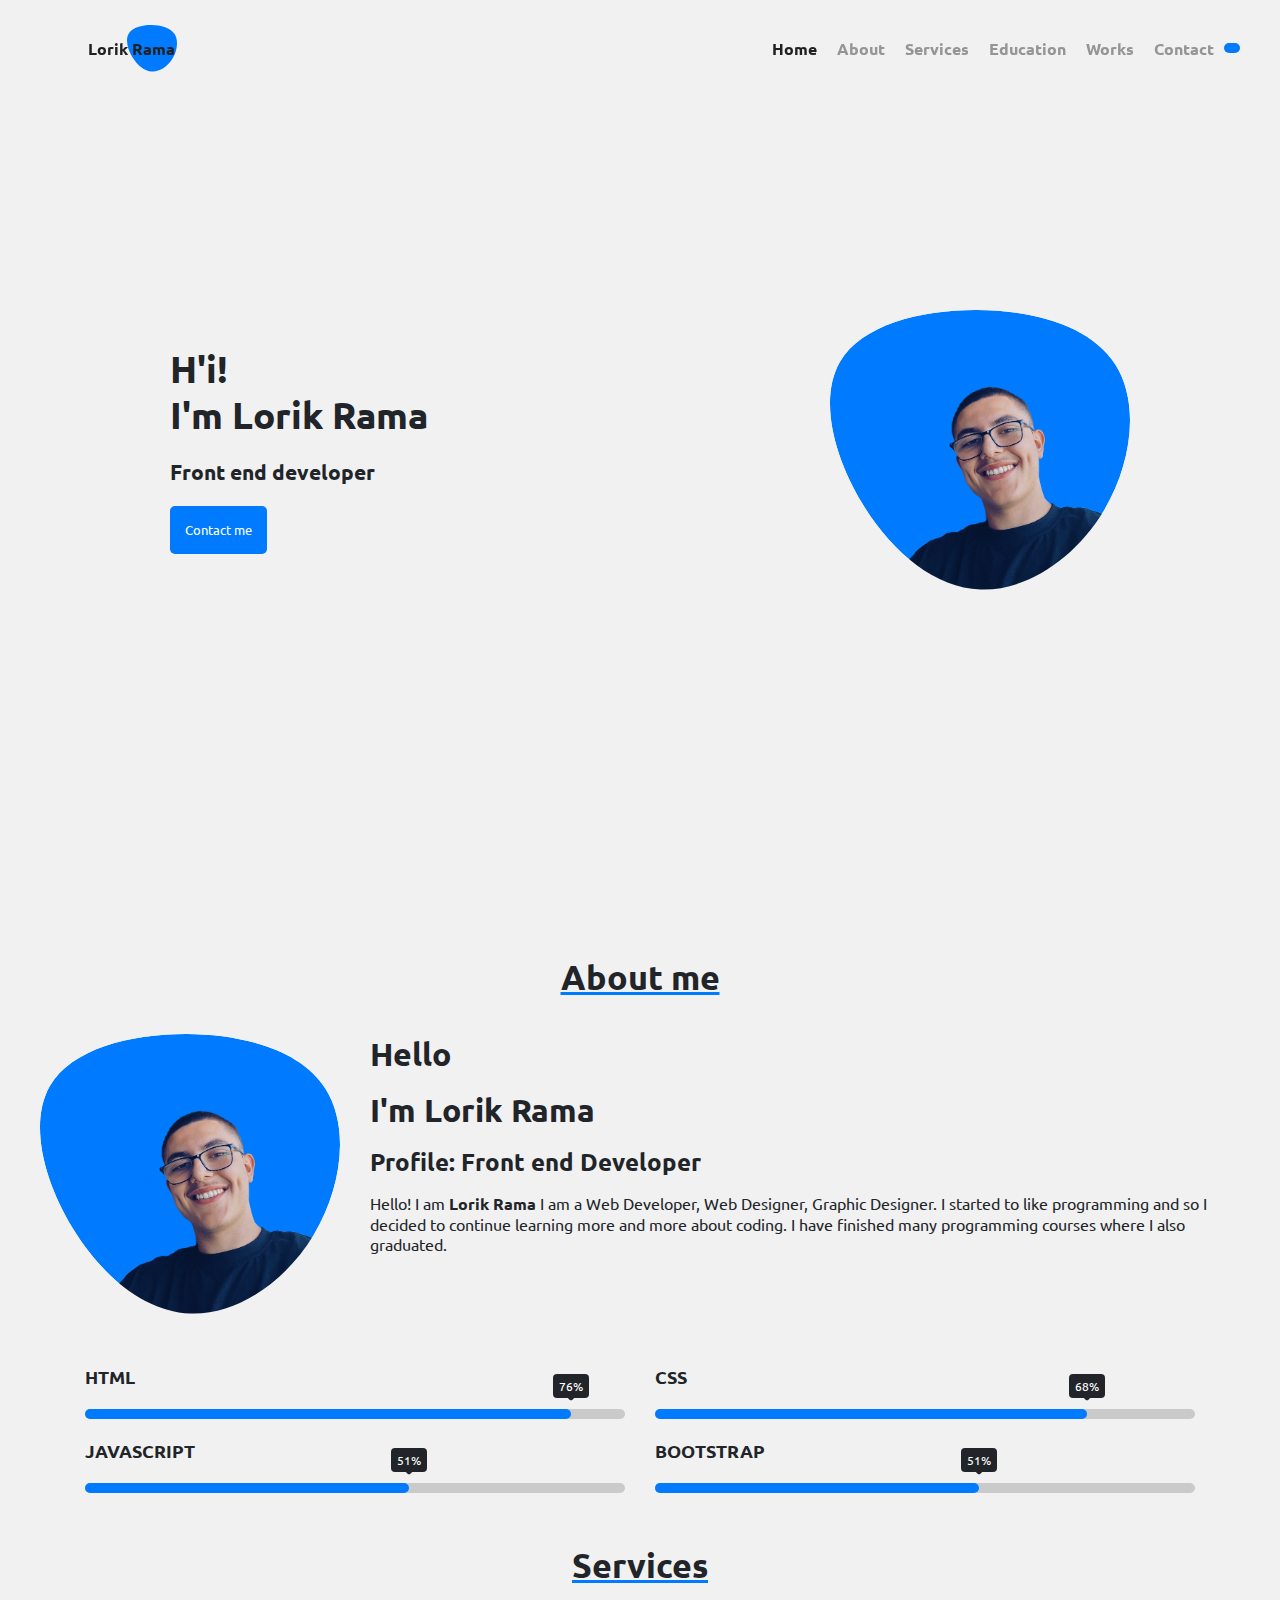
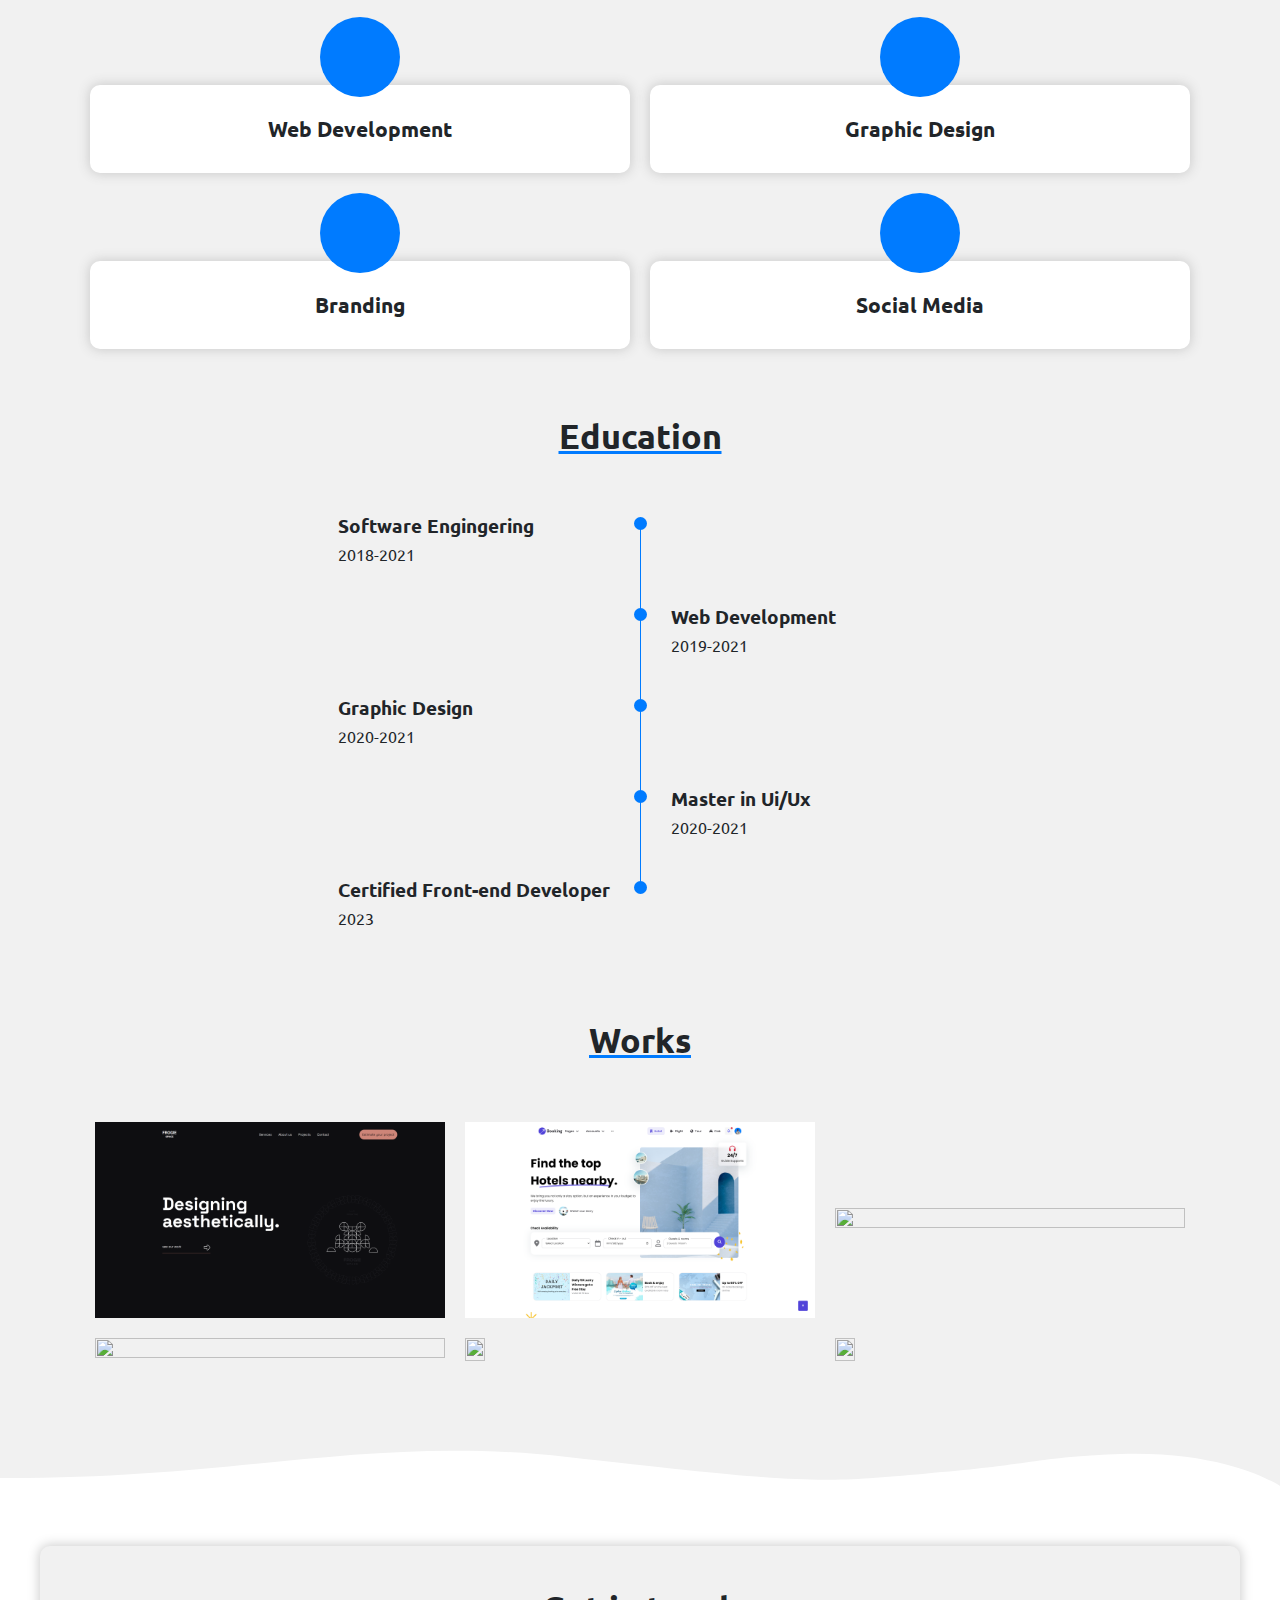
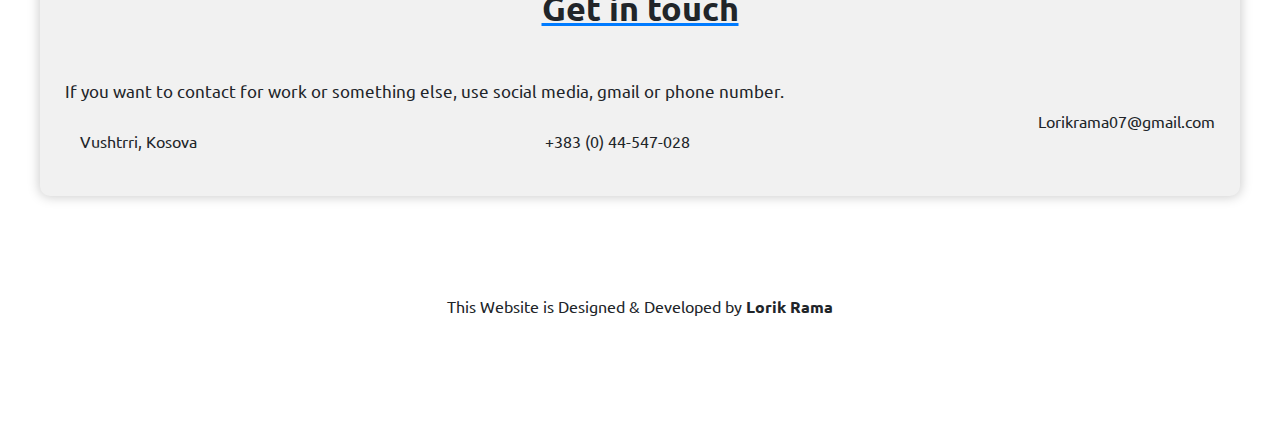
==== commit c625db10: "added lines and certified front end developer" ====
--- a/index.html
+++ b/index.html
@@ -4,7 +4,7 @@
     <meta charset="UTF-8" />
     <meta name="viewport" content="width=device-width, initial-scale=1.0" />
     <title>Lorik Rama &bullet; Web Developer, Graphic Designer</title>
-    <link rel="stylesheet" href="./css/style.css" />
+    <link rel="stylesheet" href="css/style.css" />
     <link rel="preconnect" href="https://fonts.googleapis.com" />
     <link rel="preconnect" href="https://fonts.gstatic.com" crossorigin />
     <link
@@ -331,12 +331,25 @@
             <div></div>
             <div class="middle">
               <span class="rounded"></span>
+              <span class="line"></span>
             </div>
             <div>
               <div class="software__info">
                 <h3 class="education__h3">Master in Ui/Ux</h3>
                 <p class="education__p">2020-2021</p>
               </div>
+            </div>
+          </div>
+          <div class="education__info">
+            <div>
+              <div class="software__info">
+                <h3 class="education__h3">Certified Front-end Developer</h3>
+                <p class="education__p">2023</p>
+              </div>
+            </div>
+            <div class="middle">
+              <span class="rounded"></span>
+              <!-- <span class="line"></span> -->
             </div>
           </div>
         </div>
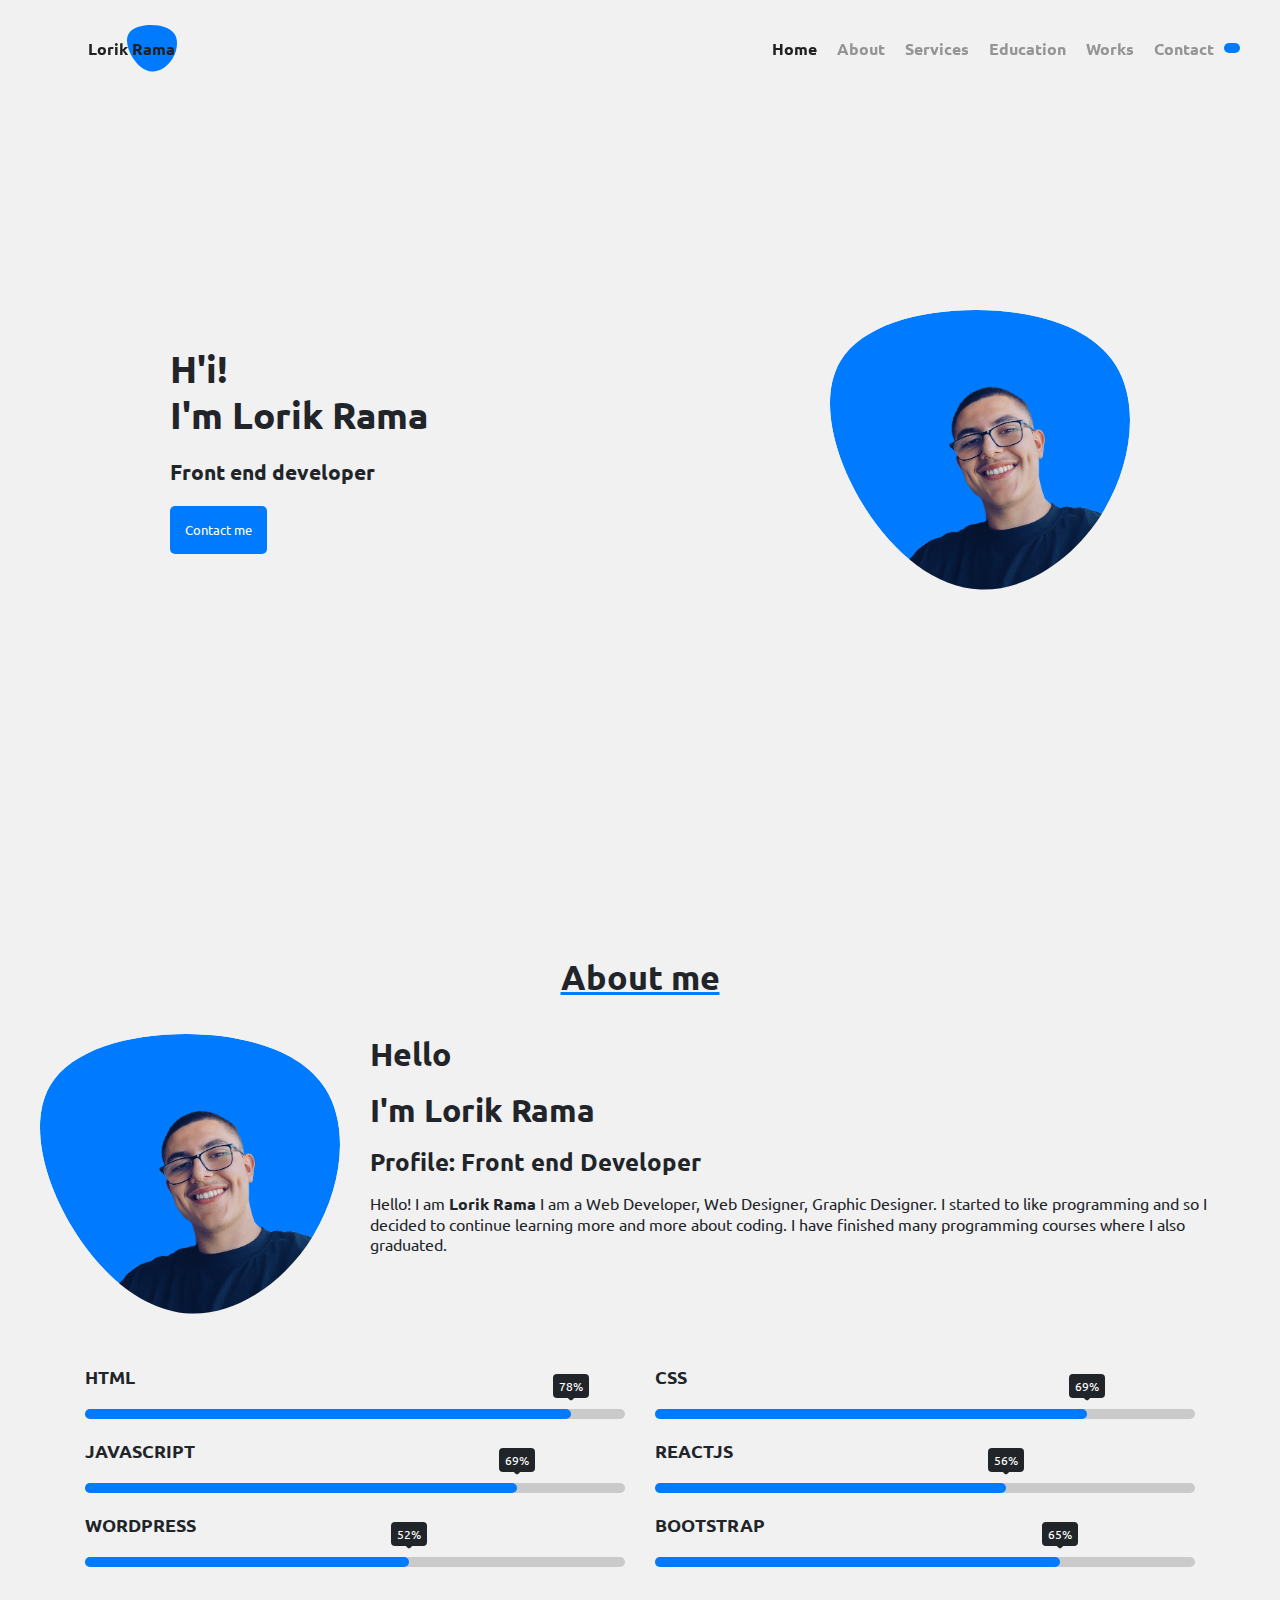
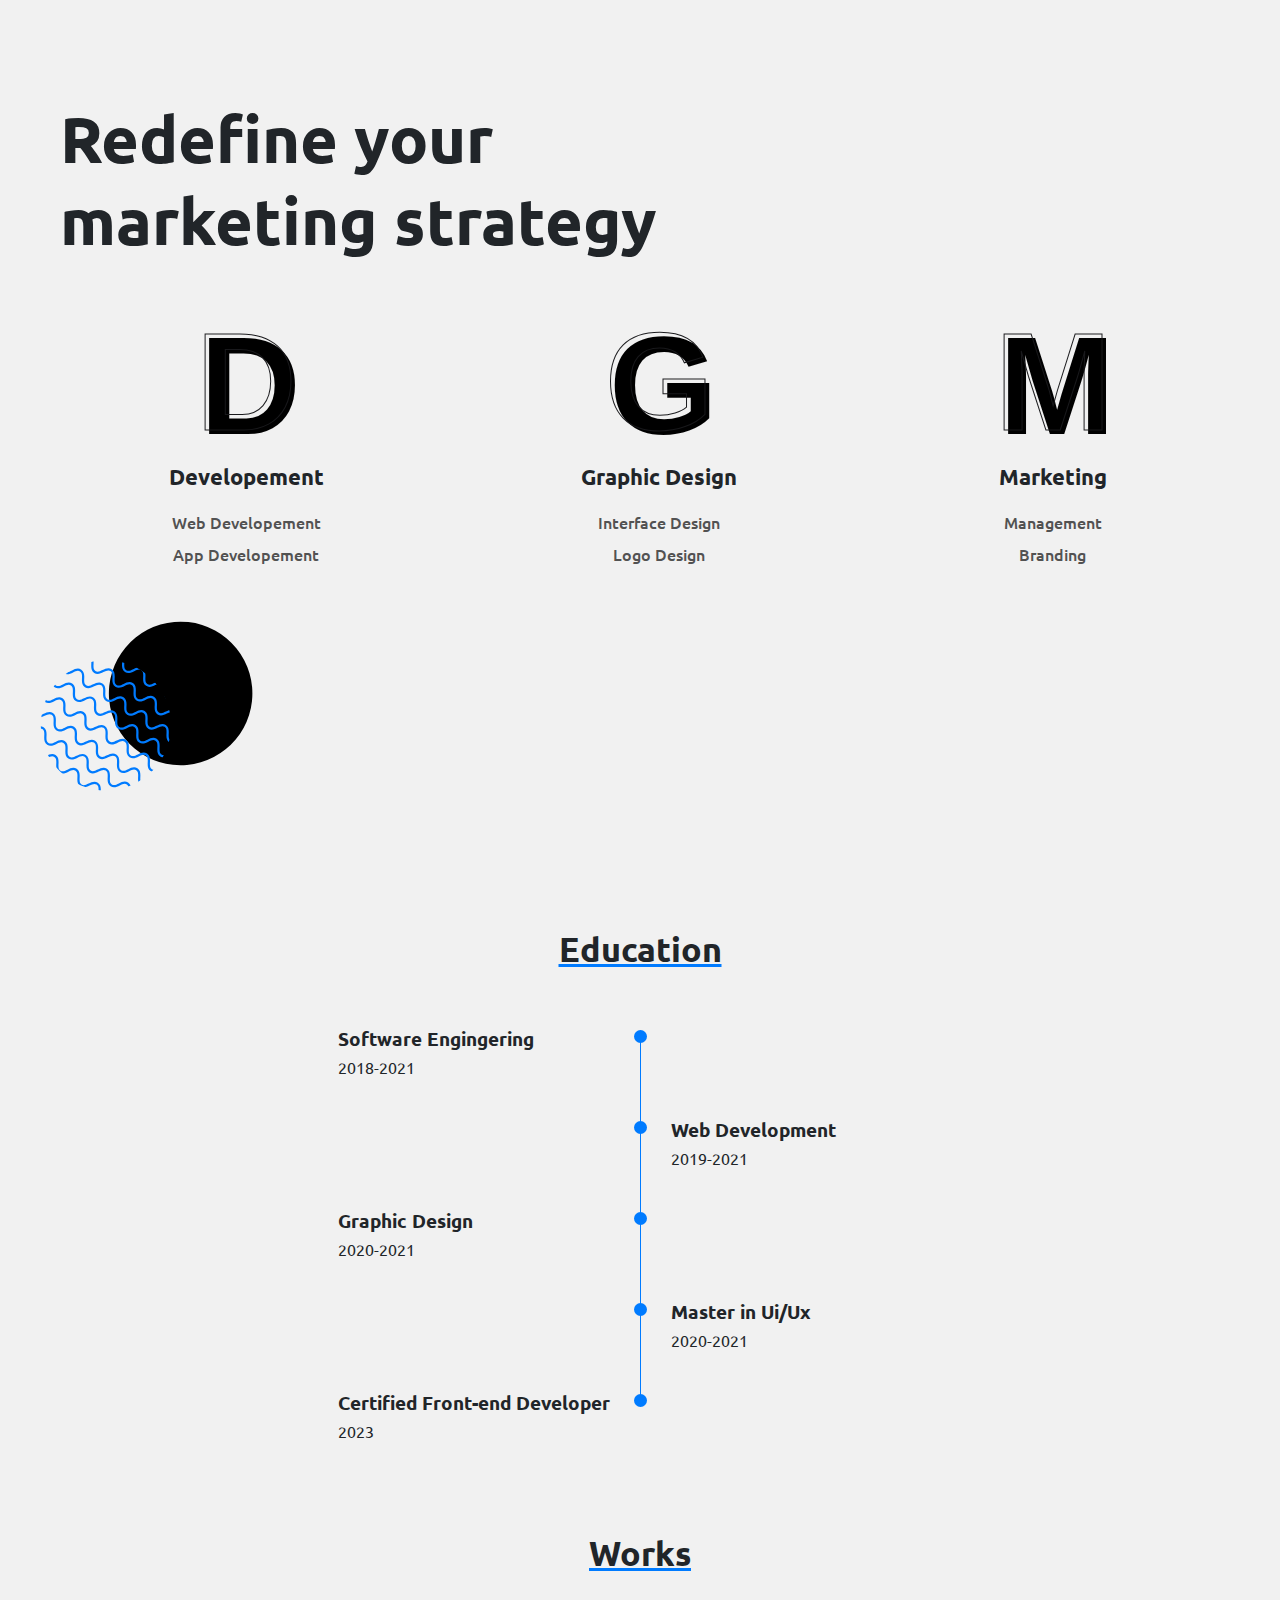
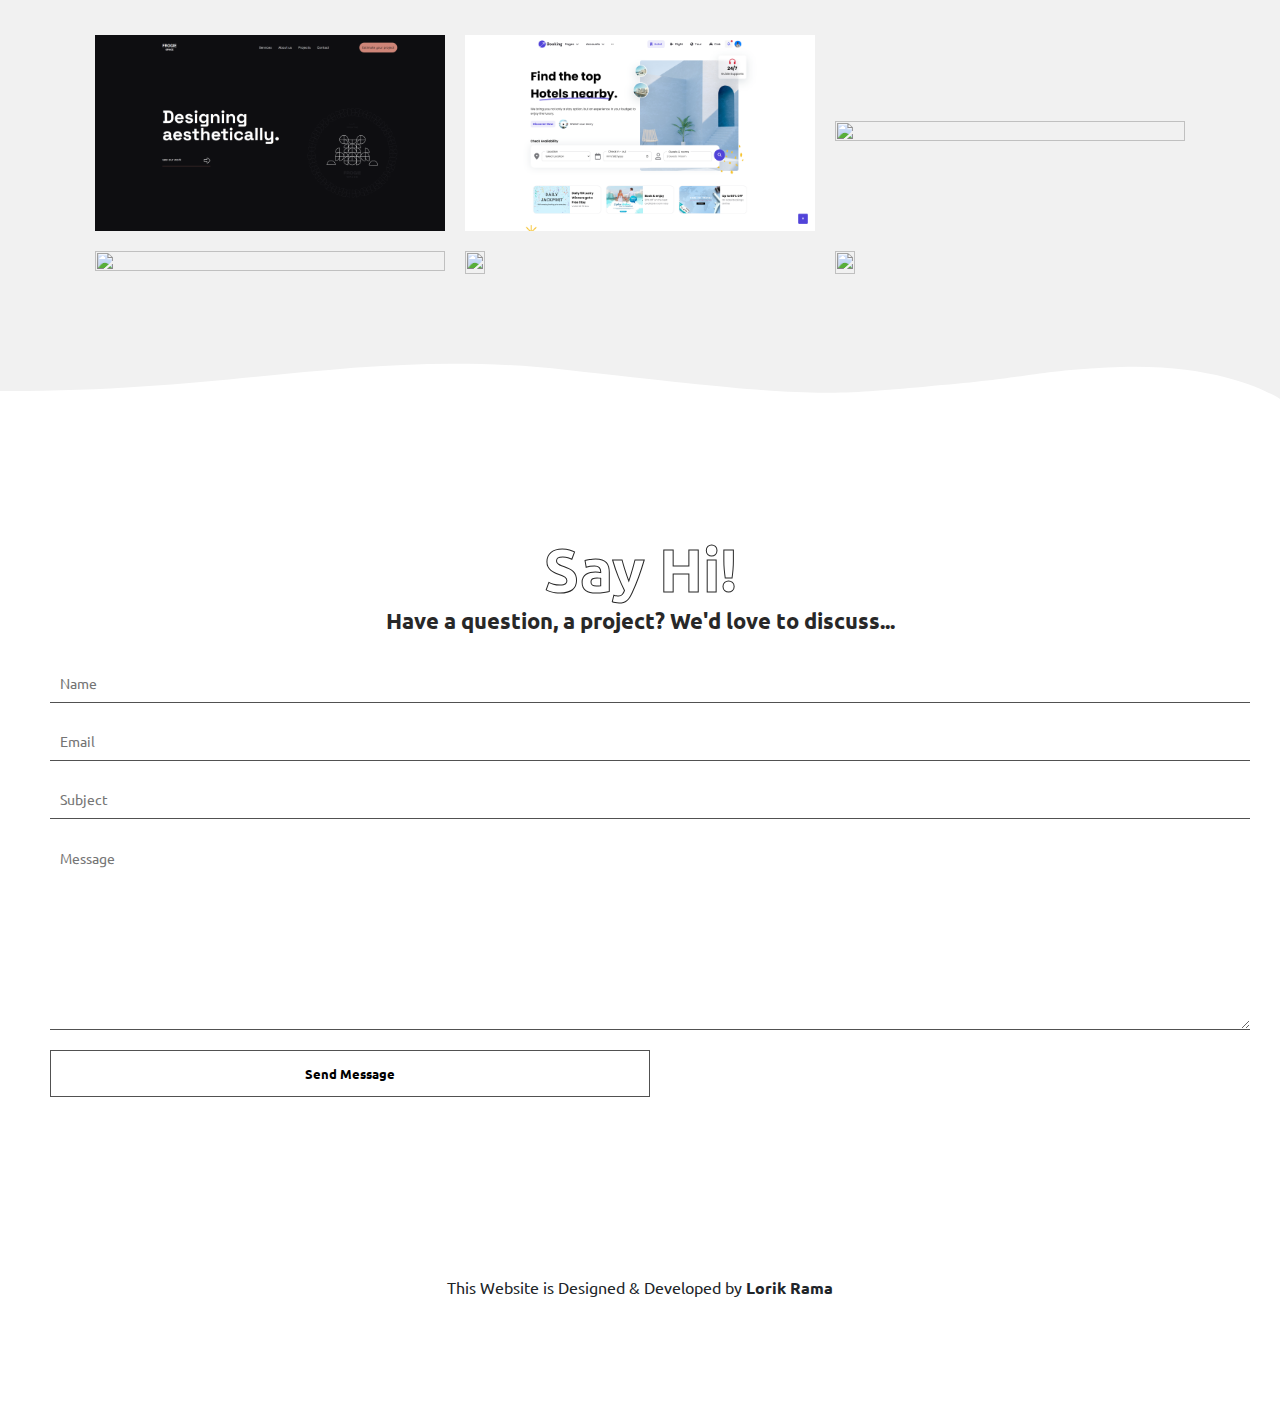
==== commit 2d07dc0e: "different changes" ====
--- a/index.html
+++ b/index.html
@@ -36,6 +36,15 @@
       referrerpolicy="no-referrer"
     ></script>
     <script src="https://code.jquery.com/jquery-3.5.1.js"></script>
+    <script
+      type="text/javascript"
+      src="https://cdn.jsdelivr.net/npm/@emailjs/browser@3/dist/email.min.js"
+    ></script>
+    <script type="text/javascript">
+      (function () {
+        emailjs.init("8KYWoPSC3tA9pybO4");
+      })();
+    </script>
   </head>
   <body>
     <!-- navbar -->
@@ -246,14 +255,25 @@
           <div class="skill">
             <div class="skill-name">Javascript</div>
             <div class="skill-bar">
+              <div class="skill-per" per="80"></div>
+            </div>
+          </div>
+          <div class="skill">
+            <div class="skill-name">ReactJs</div>
+            <div class="skill-bar">
+              <div class="skill-per" per="65"></div>
+            </div>
+          </div>
+          <div class="skill">
+            <div class="skill-name">Wordpress</div>
+            <div class="skill-bar">
               <div class="skill-per" per="60"></div>
             </div>
           </div>
-
           <div class="skill">
             <div class="skill-name">Bootstrap</div>
             <div class="skill-bar">
-              <div class="skill-per" per="60"></div>
+              <div class="skill-per" per="75"></div>
             </div>
           </div>
         </div>
@@ -262,27 +282,112 @@
     <!-- Services -->
     <section id="services">
       <div class="container">
-        <h1 class="h1shat services-h1">Services</h1>
+        <h1 class="services-h1">
+          Redefine your <br />
+          marketing strategy
+        </h1>
         <div class="services-content">
-          <div class="services__boxes">
-            <div class="services__box">
-              <i class="icon uil uil-arrow services__box__i"></i>
-              <h4>Web Development</h4>
-            </div>
-            <div class="services__box">
-              <i class="icon uil uil-web-grid services__box__i"></i>
-              <h4>Graphic Design</h4>
-            </div>
-            <div class="services__box">
-              <i class="icon uil uil-megaphone services__box__i"></i>
-              <h4>Branding</h4>
-            </div>
-            <div class="services__box">
-              <i class="icon uil uil-share-alt services__box__i"></i>
-              <h4>Social Media</h4>
-            </div>
-          </div>
-        </div>
+          <div class="marketing col-lg-2">
+            <h1 class="type_title_shadow">D</h1>
+            <div class="marketing_text serivces_type_p_text">
+              <h3>Developement</h3>
+              <p style="margin: 20px 0 10px 0">Web Developement</p>
+              <p style="margin: 0 0 10px 0">App Developement</p>
+            </div>
+          </div>
+          <div class="marketing col-lg-2">
+            <h1 class="type_title_shadow">G</h1>
+            <div class="marketing_text serivces_type_p_text">
+              <h3>Graphic Design</h3>
+              <p style="margin: 20px 0 10px 0">Interface Design</p>
+              <p style="margin: 0 0 10px 0">Logo Design</p>
+            </div>
+          </div>
+          <div class="marketing col-lg-2">
+            <h1 class="type_title_shadow">M</h1>
+            <div class="marketing_text serivces_type_p_text">
+              <h3>Marketing</h3>
+              <p style="margin: 20px 0 10px 0">Management</p>
+              <p style="margin: 0 0 10px 0">Branding</p>
+            </div>
+          </div>
+        </div>
+        <figure class="mb-6 ms-6 d-none d-lg-block">
+          <svg
+            width="214"
+            height="172"
+            viewBox="0 0 358 287"
+            xmlns="http://www.w3.org/2000/svg"
+          >
+            <ellipse
+              class="fill-primary"
+              transform="matrix(.9961 -.0884 .0884 .9961 -9.9064 21.268)"
+              cx="235.25"
+              cy="122.52"
+              rx="120.04"
+              ry="120.04"
+            ></ellipse>
+            <defs>
+              <ellipse
+                id="round-bg"
+                transform="matrix(.7071 -.7071 .7071 .7071 -91.988 129.49)"
+                cx="110.31"
+                cy="175.78"
+                rx="109"
+                ry="109"
+              ></ellipse>
+            </defs>
+            <clipPath id="lines"><use xlink:href="#round-bg"></use></clipPath>
+            <g clip-path="url(#lines)">
+              <path
+                class="fill-dark"
+                d="m-64.69 132.76c5.31 3.47 5.08 9.47 4.89 14.76-0.18 4.92-0.34 9.16 3.19 11.48 3.53 2.31 7.36 0.47 11.79-1.67 4.77-2.3 10.17-4.9 15.48-1.43s5.08 9.47 4.89 14.76c-0.18 4.92-0.34 9.16 3.19 11.48 3.53 2.31 7.36 0.47 11.79-1.67 4.77-2.3 10.17-4.9 15.48-1.43s5.08 9.47 4.89 14.76c-0.18 4.92-0.34 9.16 3.19 11.47s7.36 0.47 11.79-1.67c4.77-2.3 10.17-4.9 15.48-1.43 5.3 3.47 5.08 9.47 4.88 14.75-0.18 4.92-0.34 9.16 3.19 11.47s7.36 0.47 11.79-1.67c4.77-2.3 10.17-4.9 15.48-1.43s5.08 9.47 4.89 14.76c-0.18 4.92-0.34 9.16 3.19 11.47s7.36 0.47 11.79-1.67c4.77-2.3 10.17-4.9 15.48-1.43 5.3 3.47 5.08 9.47 4.88 14.75-0.18 4.92-0.34 9.16 3.19 11.47s7.36 0.47 11.79-1.67c4.77-2.3 10.17-4.9 15.48-1.43 5.3 3.47 5.08 9.47 4.88 14.75-0.18 4.92-0.34 9.16 3.19 11.47s7.36 0.47 11.79-1.67c4.77-2.3 10.17-4.9 15.48-1.43s5.08 9.47 4.89 14.76c-0.18 4.92-0.34 9.16 3.19 11.47s7.36 0.47 11.79-1.67c4.77-2.3 10.17-4.9 15.48-1.43 5.3 3.47 5.08 9.47 4.88 14.75-0.18 4.92-0.34 9.16 3.19 11.47l-2.06 3.14c-5.3-3.47-5.08-9.47-4.88-14.76 0.18-4.92 0.34-9.16-3.19-11.47s-7.36-0.47-11.79 1.67c-4.77 2.3-10.17 4.9-15.48 1.43s-5.08-9.47-4.89-14.76c0.18-4.92 0.34-9.16-3.19-11.47s-7.36-0.47-11.79 1.67c-4.77 2.3-10.17 4.9-15.48 1.43-5.3-3.47-5.08-9.47-4.88-14.75 0.18-4.92 0.34-9.16-3.19-11.47s-7.36-0.47-11.79 1.67c-4.77 2.3-10.17 4.9-15.48 1.43-5.3-3.47-5.08-9.47-4.88-14.75 0.18-4.92 0.34-9.16-3.19-11.47s-7.36-0.47-11.79 1.67c-4.77 2.3-10.17 4.9-15.48 1.43s-5.08-9.47-4.89-14.76c0.18-4.92 0.34-9.16-3.19-11.47s-7.36-0.47-11.79 1.67c-4.77 2.3-10.17 4.9-15.48 1.43s-5.08-9.47-4.89-14.76c0.18-4.92 0.34-9.16-3.19-11.47s-7.36-0.47-11.79 1.67c-4.77 2.3-10.17 4.9-15.48 1.43s-5.08-9.47-4.89-14.76c0.18-4.92 0.34-9.16-3.19-11.47s-7.36-0.47-11.79 1.67c-4.77 2.3-10.17 4.9-15.48 1.43s-5.08-9.47-4.89-14.76c0.18-4.92 0.34-9.16-3.19-11.47s-7.36-0.47-11.79 1.67c-4.77 2.3-10.17 4.9-15.48 1.43s-5.08-9.47-4.89-14.76c0.18-4.92 0.34-9.16-3.19-11.48-3.53-2.31-7.36-0.47-11.79 1.67-4.77 2.3-10.17 4.9-15.48 1.43l2.06-3.14c3.53 2.31 7.36 0.47 11.8-1.67 4.77-2.29 10.17-4.89 15.48-1.42z"
+              ></path>
+            </g>
+            <g clip-path="url(#lines)">
+              <path
+                class="fill-dark"
+                d="m-79.96 156.09c5.31 3.47 5.08 9.47 4.89 14.76-0.18 4.92-0.34 9.16 3.19 11.48 3.53 2.31 7.36 0.47 11.79-1.67 4.77-2.3 10.17-4.9 15.48-1.43s5.08 9.47 4.89 14.76c-0.18 4.92-0.34 9.16 3.19 11.47s7.36 0.47 11.79-1.67c4.77-2.3 10.17-4.9 15.48-1.43s5.08 9.47 4.89 14.76c-0.18 4.92-0.34 9.16 3.19 11.47s7.36 0.47 11.79-1.67c4.77-2.3 10.17-4.9 15.48-1.43 5.3 3.47 5.08 9.47 4.88 14.75-0.18 4.92-0.34 9.16 3.19 11.47s7.36 0.47 11.79-1.67c4.77-2.3 10.17-4.9 15.48-1.43s5.08 9.47 4.89 14.76c-0.18 4.92-0.34 9.16 3.19 11.47s7.36 0.47 11.79-1.67c4.77-2.3 10.17-4.9 15.48-1.43 5.3 3.47 5.08 9.47 4.88 14.75-0.18 4.92-0.34 9.16 3.19 11.47s7.36 0.47 11.79-1.67c4.77-2.3 10.17-4.9 15.48-1.43 5.3 3.47 5.08 9.47 4.88 14.75-0.18 4.92-0.34 9.16 3.19 11.47s7.36 0.47 11.79-1.67c4.77-2.3 10.17-4.9 15.48-1.43s5.08 9.47 4.89 14.76c-0.18 4.92-0.34 9.16 3.19 11.47s7.36 0.47 11.79-1.67c4.77-2.3 10.17-4.9 15.48-1.43 5.3 3.47 5.08 9.47 4.88 14.75-0.18 4.92-0.34 9.16 3.19 11.47l-2.06 3.14c-5.3-3.47-5.08-9.47-4.88-14.76 0.18-4.92 0.34-9.16-3.19-11.47s-7.36-0.47-11.79 1.67c-4.77 2.3-10.17 4.9-15.48 1.43s-5.08-9.47-4.89-14.76c0.18-4.92 0.34-9.16-3.19-11.47s-7.36-0.47-11.79 1.67c-4.77 2.3-10.17 4.9-15.48 1.43-5.3-3.47-5.08-9.47-4.88-14.75 0.18-4.92 0.34-9.16-3.19-11.47s-7.36-0.47-11.79 1.67c-4.77 2.3-10.17 4.9-15.48 1.43-5.3-3.47-5.08-9.47-4.88-14.75 0.18-4.92 0.34-9.16-3.19-11.47s-7.36-0.47-11.79 1.67c-4.77 2.3-10.17 4.9-15.48 1.43s-5.08-9.47-4.89-14.76c0.18-4.92 0.34-9.16-3.19-11.47s-7.36-0.47-11.79 1.67c-4.77 2.3-10.17 4.9-15.48 1.43s-5.08-9.47-4.88-14.76c0.18-4.92 0.34-9.16-3.19-11.47s-7.36-0.47-11.79 1.67c-4.77 2.3-10.17 4.9-15.48 1.43s-5.08-9.47-4.89-14.76c0.18-4.92 0.34-9.16-3.19-11.47s-7.36-0.47-11.79 1.67c-4.77 2.3-10.17 4.9-15.48 1.43s-5.08-9.47-4.89-14.76c0.18-4.92 0.34-9.16-3.19-11.47s-7.36-0.47-11.79 1.67c-4.77 2.3-10.17 4.9-15.48 1.43s-5.08-9.47-4.89-14.76c0.18-4.92 0.34-9.16-3.19-11.48-3.53-2.31-7.36-0.47-11.79 1.67-4.77 2.3-10.17 4.9-15.48 1.43l2.06-3.14c3.53 2.31 7.36 0.47 11.8-1.67 4.76-2.28 10.17-4.88 15.47-1.41z"
+              ></path>
+            </g>
+            <g clip-path="url(#lines)">
+              <path
+                class="fill-dark"
+                d="m-49.1 108.94c5.31 3.47 5.08 9.47 4.89 14.76-0.18 4.92-0.34 9.16 3.19 11.48 3.53 2.31 7.36 0.47 11.79-1.67 4.77-2.3 10.17-4.9 15.48-1.43s5.08 9.47 4.89 14.76c-0.18 4.92-0.34 9.16 3.19 11.47s7.36 0.47 11.79-1.67c4.77-2.3 10.17-4.9 15.48-1.43s5.08 9.47 4.89 14.76c-0.18 4.92-0.34 9.16 3.19 11.47s7.36 0.47 11.79-1.67c4.77-2.3 10.17-4.9 15.48-1.43 5.3 3.47 5.08 9.47 4.88 14.75-0.18 4.92-0.34 9.16 3.19 11.47s7.36 0.47 11.79-1.67c4.77-2.3 10.17-4.9 15.48-1.43s5.08 9.47 4.89 14.76c-0.18 4.92-0.34 9.16 3.19 11.47s7.36 0.47 11.79-1.67c4.77-2.3 10.17-4.9 15.48-1.43 5.3 3.47 5.08 9.47 4.88 14.75-0.18 4.92-0.34 9.16 3.19 11.47s7.36 0.47 11.79-1.67c4.77-2.3 10.17-4.9 15.48-1.43 5.3 3.47 5.08 9.47 4.88 14.76-0.18 4.92-0.34 9.16 3.19 11.47s7.36 0.47 11.79-1.67c4.77-2.3 10.17-4.9 15.48-1.43s5.08 9.47 4.89 14.76c-0.18 4.92-0.34 9.16 3.19 11.47s7.36 0.47 11.79-1.67c4.77-2.3 10.17-4.9 15.48-1.43 5.3 3.47 5.08 9.47 4.88 14.75-0.18 4.92-0.34 9.16 3.19 11.47l-2.06 3.14c-5.3-3.47-5.08-9.47-4.88-14.76 0.18-4.92 0.34-9.16-3.19-11.47s-7.36-0.47-11.79 1.67c-4.77 2.3-10.17 4.9-15.48 1.43s-5.08-9.47-4.89-14.76c0.18-4.92 0.34-9.16-3.19-11.47s-7.36-0.47-11.79 1.67c-4.77 2.3-10.17 4.9-15.48 1.43-5.3-3.47-5.08-9.47-4.88-14.75 0.18-4.92 0.34-9.16-3.19-11.47s-7.36-0.47-11.79 1.67c-4.77 2.3-10.17 4.9-15.48 1.43-5.3-3.47-5.08-9.47-4.88-14.75 0.18-4.92 0.34-9.16-3.19-11.47s-7.36-0.47-11.79 1.67c-4.77 2.3-10.17 4.9-15.48 1.43s-5.08-9.47-4.89-14.76c0.18-4.92 0.34-9.16-3.19-11.47s-7.36-0.47-11.79 1.67c-4.77 2.3-10.17 4.9-15.48 1.43s-5.08-9.47-4.89-14.76c0.18-4.92 0.34-9.16-3.19-11.47s-7.36-0.47-11.79 1.67c-4.77 2.3-10.17 4.9-15.48 1.43s-5.08-9.47-4.89-14.76c0.18-4.92 0.34-9.16-3.19-11.47s-7.36-0.47-11.79 1.67c-4.77 2.3-10.17 4.9-15.48 1.43s-5.08-9.47-4.89-14.76c0.18-4.92 0.34-9.16-3.19-11.47s-7.36-0.47-11.79 1.67c-4.77 2.3-10.17 4.9-15.48 1.43s-5.08-9.47-4.89-14.76c0.18-4.92 0.34-9.16-3.19-11.48-3.53-2.31-7.36-0.47-11.79 1.67-4.77 2.3-10.17 4.9-15.48 1.43l2.06-3.14c3.53 2.31 7.36 0.47 11.8-1.67 4.77-2.29 10.18-4.9 15.48-1.42z"
+              ></path>
+            </g>
+            <g clip-path="url(#lines)">
+              <path
+                class="fill-dark"
+                d="m-32.99 84.32c5.31 3.47 5.08 9.47 4.89 14.76-0.18 4.92-0.34 9.16 3.19 11.48 3.53 2.31 7.36 0.47 11.79-1.67 4.77-2.3 10.17-4.9 15.48-1.43s5.08 9.47 4.89 14.76c-0.18 4.92-0.34 9.16 3.19 11.47s7.36 0.47 11.79-1.67c4.77-2.3 10.17-4.9 15.48-1.43s5.08 9.47 4.89 14.76c-0.18 4.92-0.34 9.16 3.19 11.47s7.36 0.47 11.79-1.67c4.77-2.3 10.17-4.9 15.48-1.43 5.3 3.47 5.08 9.47 4.88 14.75-0.18 4.92-0.34 9.16 3.19 11.47s7.36 0.47 11.79-1.67c4.77-2.3 10.17-4.9 15.48-1.43s5.08 9.47 4.89 14.76c-0.18 4.92-0.34 9.16 3.19 11.47s7.36 0.47 11.79-1.67c4.77-2.3 10.17-4.9 15.48-1.43 5.3 3.47 5.08 9.47 4.88 14.75-0.18 4.92-0.34 9.16 3.19 11.47s7.36 0.47 11.79-1.67c4.77-2.3 10.17-4.9 15.48-1.43 5.3 3.47 5.08 9.47 4.88 14.75-0.18 4.92-0.34 9.16 3.19 11.47s7.36 0.47 11.79-1.67c4.77-2.3 10.17-4.9 15.48-1.43s5.08 9.47 4.89 14.76c-0.18 4.92-0.34 9.16 3.19 11.47s7.36 0.47 11.79-1.67c4.77-2.3 10.17-4.9 15.48-1.43 5.3 3.47 5.08 9.47 4.88 14.75-0.18 4.92-0.34 9.16 3.19 11.47l-2.06 3.14c-5.3-3.47-5.08-9.47-4.88-14.76 0.18-4.92 0.34-9.16-3.19-11.47s-7.36-0.47-11.79 1.67c-4.77 2.3-10.17 4.9-15.48 1.43s-5.08-9.47-4.89-14.76c0.18-4.92 0.34-9.16-3.19-11.47s-7.36-0.47-11.79 1.67c-4.77 2.3-10.17 4.9-15.48 1.43-5.3-3.47-5.08-9.47-4.88-14.75 0.18-4.92 0.34-9.16-3.19-11.47s-7.36-0.47-11.79 1.67c-4.77 2.3-10.17 4.9-15.48 1.43-5.3-3.47-5.08-9.47-4.88-14.75 0.18-4.92 0.34-9.16-3.19-11.47s-7.36-0.47-11.79 1.67c-4.77 2.3-10.17 4.9-15.48 1.43s-5.08-9.47-4.89-14.76c0.18-4.92 0.34-9.16-3.19-11.47s-7.36-0.47-11.79 1.67c-4.77 2.3-10.17 4.9-15.48 1.43s-5.08-9.47-4.88-14.76c0.18-4.92 0.34-9.16-3.19-11.47s-7.36-0.47-11.79 1.67c-4.77 2.3-10.17 4.9-15.48 1.43s-5.08-9.47-4.89-14.76c0.18-4.92 0.34-9.16-3.19-11.47s-7.36-0.47-11.79 1.67c-4.77 2.3-10.17 4.9-15.48 1.43s-5.08-9.47-4.89-14.76c0.18-4.92 0.34-9.16-3.19-11.47s-7.36-0.47-11.79 1.67c-4.77 2.3-10.17 4.9-15.48 1.43s-5.08-9.47-4.89-14.76c0.18-4.92 0.34-9.16-3.19-11.48-3.53-2.31-7.36-0.47-11.79 1.67-4.77 2.3-10.17 4.9-15.48 1.43l2.06-3.14c3.53 2.31 7.36 0.47 11.8-1.67 4.76-2.28 10.17-4.88 15.47-1.41z"
+              ></path>
+            </g>
+            <g clip-path="url(#lines)">
+              <path
+                class="fill-dark"
+                d="m-1.61 36.38c5.31 3.47 5.08 9.47 4.89 14.76-0.18 4.92-0.34 9.16 3.19 11.48 3.53 2.31 7.36 0.47 11.79-1.67 4.77-2.3 10.17-4.9 15.48-1.43s5.08 9.47 4.89 14.76c-0.18 4.92-0.34 9.16 3.19 11.47s7.36 0.47 11.79-1.67c4.77-2.3 10.17-4.9 15.48-1.43s5.08 9.47 4.89 14.76c-0.18 4.92-0.34 9.16 3.19 11.47s7.36 0.47 11.79-1.67c4.77-2.3 10.17-4.9 15.48-1.43 5.3 3.47 5.08 9.47 4.88 14.75-0.18 4.92-0.34 9.16 3.19 11.47s7.36 0.47 11.79-1.67c4.77-2.3 10.17-4.9 15.48-1.43s5.08 9.47 4.89 14.76c-0.18 4.92-0.34 9.16 3.19 11.47s7.36 0.47 11.79-1.67c4.77-2.3 10.17-4.9 15.48-1.43 5.3 3.47 5.08 9.47 4.88 14.75-0.18 4.92-0.34 9.16 3.19 11.47s7.36 0.47 11.79-1.67c4.77-2.3 10.17-4.9 15.48-1.43 5.3 3.47 5.08 9.47 4.88 14.75-0.18 4.92-0.34 9.16 3.19 11.47s7.36 0.47 11.79-1.67c4.77-2.3 10.17-4.9 15.48-1.43s5.08 9.47 4.89 14.76c-0.18 4.92-0.34 9.16 3.19 11.47s7.36 0.47 11.79-1.67c4.77-2.3 10.17-4.9 15.48-1.43 5.3 3.47 5.08 9.47 4.88 14.75-0.18 4.92-0.34 9.16 3.19 11.47l-2.06 3.14c-5.3-3.47-5.08-9.47-4.88-14.76 0.18-4.92 0.34-9.16-3.19-11.47s-7.36-0.47-11.79 1.67c-4.77 2.3-10.17 4.9-15.48 1.43s-5.08-9.47-4.89-14.76c0.18-4.92 0.34-9.16-3.19-11.47s-7.36-0.47-11.79 1.67c-4.77 2.3-10.17 4.9-15.48 1.43-5.3-3.47-5.08-9.47-4.88-14.76 0.18-4.92 0.34-9.16-3.19-11.47s-7.36-0.47-11.79 1.67c-4.77 2.3-10.17 4.9-15.48 1.43-5.3-3.47-5.08-9.47-4.88-14.75 0.18-4.92 0.34-9.16-3.19-11.47s-7.36-0.47-11.79 1.67c-4.77 2.3-10.17 4.9-15.48 1.43s-5.08-9.47-4.89-14.76c0.18-4.92 0.34-9.16-3.19-11.47s-7.36-0.47-11.79 1.67c-4.77 2.3-10.17 4.9-15.48 1.43s-5.08-9.47-4.88-14.76c0.18-4.92 0.34-9.16-3.19-11.47s-7.36-0.47-11.79 1.67c-4.77 2.3-10.17 4.9-15.48 1.43s-5.08-9.47-4.89-14.76c0.18-4.92 0.34-9.16-3.19-11.47s-7.36-0.47-11.79 1.67c-4.77 2.3-10.17 4.9-15.48 1.43s-5.08-9.47-4.89-14.76c0.18-4.92 0.34-9.16-3.19-11.47s-7.36-0.47-11.79 1.67c-4.77 2.3-10.17 4.9-15.48 1.43-5.3-3.45-5.08-9.44-4.89-14.73 0.18-4.92 0.34-9.16-3.19-11.48-3.53-2.31-7.36-0.47-11.79 1.67-4.77 2.3-10.17 4.9-15.48 1.43l2.06-3.14c3.53 2.31 7.36 0.47 11.8-1.67 4.76-2.3 10.16-4.9 15.47-1.43z"
+              ></path>
+            </g>
+            <g clip-path="url(#lines)">
+              <path
+                class="fill-dark"
+                d="m-16.88 59.71c5.31 3.47 5.08 9.47 4.89 14.76-0.18 4.92-0.34 9.16 3.19 11.48 3.53 2.31 7.36 0.47 11.79-1.67 4.77-2.3 10.17-4.9 15.48-1.43s5.08 9.47 4.89 14.76c-0.18 4.92-0.34 9.16 3.19 11.47s7.36 0.47 11.79-1.67c4.77-2.3 10.17-4.9 15.48-1.43s5.08 9.47 4.89 14.76c-0.18 4.92-0.34 9.16 3.19 11.47s7.36 0.47 11.79-1.67c4.77-2.3 10.17-4.9 15.48-1.43 5.3 3.47 5.08 9.47 4.88 14.75-0.18 4.92-0.34 9.16 3.19 11.47s7.36 0.47 11.79-1.67c4.77-2.3 10.17-4.9 15.48-1.43s5.08 9.47 4.89 14.76c-0.18 4.92-0.34 9.16 3.19 11.47s7.36 0.47 11.79-1.67c4.77-2.3 10.17-4.9 15.48-1.43 5.3 3.47 5.08 9.47 4.88 14.75-0.18 4.92-0.34 9.16 3.19 11.47s7.36 0.47 11.79-1.67c4.77-2.3 10.17-4.9 15.48-1.43 5.3 3.47 5.08 9.47 4.88 14.75-0.18 4.92-0.34 9.16 3.19 11.47s7.36 0.47 11.79-1.67c4.77-2.3 10.17-4.9 15.48-1.43s5.08 9.47 4.89 14.76c-0.18 4.92-0.34 9.16 3.19 11.47s7.36 0.47 11.79-1.67c4.77-2.3 10.17-4.9 15.48-1.43 5.3 3.47 5.08 9.47 4.88 14.75-0.18 4.92-0.34 9.16 3.19 11.47l-2.06 3.14c-5.3-3.47-5.08-9.47-4.88-14.76 0.18-4.92 0.34-9.16-3.19-11.47s-7.36-0.47-11.79 1.67c-4.77 2.3-10.17 4.9-15.48 1.43s-5.08-9.47-4.89-14.76c0.18-4.92 0.34-9.16-3.19-11.47s-7.36-0.47-11.79 1.67c-4.77 2.3-10.17 4.9-15.48 1.43-5.3-3.47-5.08-9.47-4.88-14.76 0.18-4.92 0.34-9.16-3.19-11.47s-7.36-0.47-11.79 1.67c-4.77 2.3-10.17 4.9-15.48 1.43-5.3-3.47-5.08-9.47-4.88-14.75 0.18-4.92 0.34-9.16-3.19-11.47s-7.36-0.47-11.79 1.67c-4.77 2.3-10.17 4.9-15.48 1.43s-5.08-9.47-4.89-14.76c0.18-4.92 0.34-9.16-3.19-11.47s-7.36-0.47-11.79 1.67c-4.77 2.3-10.17 4.9-15.48 1.43s-5.08-9.47-4.89-14.76c0.18-4.92 0.34-9.16-3.19-11.47s-7.36-0.47-11.79 1.67c-4.77 2.3-10.17 4.9-15.48 1.43s-5.08-9.47-4.89-14.76c0.18-4.92 0.34-9.16-3.19-11.47s-7.36-0.47-11.79 1.67c-4.77 2.3-10.17 4.9-15.48 1.43s-5.08-9.47-4.89-14.76c0.18-4.92 0.34-9.16-3.19-11.47s-7.36-0.47-11.79 1.67c-4.77 2.3-10.17 4.9-15.48 1.43s-5.08-9.47-4.89-14.76c0.18-4.92 0.34-9.16-3.19-11.48-3.53-2.31-7.36-0.47-11.79 1.67-4.77 2.3-10.17 4.9-15.48 1.43l2.06-3.14c3.53 2.31 7.36 0.47 11.8-1.67 4.77-2.27 10.17-4.88 15.48-1.4z"
+              ></path>
+            </g>
+            <g clip-path="url(#lines)">
+              <path
+                class="fill-dark"
+                d="m13.98 12.56c5.31 3.47 5.08 9.47 4.89 14.76-0.18 4.92-0.34 9.16 3.19 11.48 3.53 2.31 7.36 0.47 11.79-1.67 4.77-2.3 10.17-4.9 15.48-1.43s5.08 9.47 4.89 14.76c-0.18 4.92-0.34 9.16 3.19 11.47s7.36 0.47 11.79-1.67c4.77-2.3 10.17-4.9 15.48-1.43s5.08 9.47 4.89 14.76c-0.18 4.92-0.34 9.16 3.19 11.47s7.36 0.47 11.79-1.67c4.77-2.3 10.17-4.9 15.48-1.43 5.3 3.47 5.08 9.47 4.88 14.76-0.18 4.92-0.34 9.16 3.19 11.47s7.36 0.47 11.79-1.67c4.77-2.3 10.17-4.9 15.48-1.43s5.08 9.47 4.89 14.76c-0.18 4.92-0.34 9.16 3.19 11.47s7.36 0.47 11.79-1.67c4.77-2.3 10.17-4.9 15.48-1.43 5.3 3.47 5.08 9.47 4.88 14.75-0.18 4.92-0.34 9.16 3.19 11.47s7.36 0.47 11.79-1.67c4.77-2.3 10.17-4.9 15.48-1.43 5.3 3.47 5.08 9.47 4.88 14.75-0.18 4.92-0.34 9.16 3.19 11.47s7.36 0.47 11.79-1.67c4.77-2.3 10.17-4.9 15.48-1.43s5.08 9.47 4.89 14.76c-0.18 4.92-0.34 9.16 3.19 11.47s7.36 0.47 11.79-1.67c4.77-2.3 10.17-4.9 15.48-1.43 5.3 3.47 5.08 9.47 4.88 14.75-0.18 4.92-0.34 9.16 3.19 11.47l-2.06 3.14c-5.3-3.47-5.08-9.47-4.88-14.76 0.18-4.92 0.34-9.16-3.19-11.47s-7.36-0.47-11.79 1.67c-4.77 2.3-10.17 4.9-15.48 1.43s-5.08-9.47-4.89-14.76c0.18-4.92 0.34-9.16-3.19-11.47s-7.36-0.47-11.79 1.67c-4.77 2.3-10.17 4.9-15.48 1.43-5.3-3.47-5.08-9.47-4.88-14.75 0.18-4.92 0.34-9.16-3.19-11.47s-7.36-0.47-11.79 1.67c-4.77 2.3-10.17 4.9-15.48 1.43-5.3-3.47-5.08-9.47-4.88-14.75 0.18-4.92 0.34-9.16-3.19-11.47s-7.36-0.47-11.79 1.67c-4.77 2.3-10.17 4.9-15.48 1.43s-5.08-9.47-4.89-14.76c0.18-4.92 0.34-9.16-3.19-11.47s-7.36-0.47-11.79 1.67c-4.77 2.3-10.17 4.9-15.48 1.43s-5.08-9.47-4.89-14.76c0.18-4.92 0.34-9.16-3.19-11.47s-7.36-0.47-11.79 1.67c-4.77 2.3-10.17 4.9-15.48 1.43s-5.08-9.47-4.89-14.76c0.18-4.92 0.34-9.16-3.19-11.47s-7.36-0.47-11.79 1.67c-4.77 2.3-10.17 4.9-15.48 1.43s-5.08-9.47-4.89-14.76c0.18-4.92 0.34-9.16-3.19-11.47s-7.36-0.47-11.79 1.67c-4.77 2.3-10.17 4.9-15.48 1.43s-5.08-9.47-4.89-14.76c0.18-4.92 0.34-9.16-3.19-11.48-3.53-2.31-7.36-0.47-11.79 1.67-4.77 2.3-10.17 4.9-15.48 1.43l2.06-3.14c3.53 2.31 7.36 0.47 11.8-1.67 4.77-2.29 10.17-4.9 15.48-1.42z"
+              ></path>
+            </g>
+            <g clip-path="url(#lines)">
+              <path
+                class="fill-dark"
+                d="m30.09-12.06c5.31 3.47 5.08 9.47 4.89 14.76-0.18 4.92-0.34 9.16 3.19 11.48 3.53 2.31 7.36 0.47 11.79-1.67 4.77-2.3 10.17-4.9 15.48-1.43s5.08 9.47 4.89 14.76c-0.18 4.92-0.34 9.16 3.19 11.47s7.36 0.47 11.79-1.67c4.77-2.3 10.17-4.9 15.48-1.43s5.08 9.47 4.89 14.76c-0.18 4.92-0.34 9.16 3.19 11.47s7.36 0.47 11.79-1.67c4.77-2.3 10.17-4.9 15.48-1.43 5.3 3.47 5.08 9.47 4.88 14.75-0.18 4.92-0.34 9.16 3.19 11.47s7.36 0.47 11.79-1.67c4.77-2.3 10.17-4.9 15.48-1.43s5.08 9.47 4.89 14.76c-0.18 4.92-0.34 9.16 3.19 11.47s7.36 0.47 11.79-1.67c4.77-2.3 10.17-4.9 15.48-1.43 5.3 3.47 5.08 9.47 4.88 14.75-0.18 4.92-0.34 9.16 3.19 11.47s7.36 0.47 11.79-1.67c4.77-2.3 10.17-4.9 15.48-1.43 5.3 3.47 5.08 9.47 4.88 14.75-0.18 4.92-0.34 9.16 3.19 11.47s7.36 0.47 11.79-1.67c4.77-2.3 10.17-4.9 15.48-1.43s5.08 9.47 4.89 14.76c-0.18 4.92-0.34 9.16 3.19 11.47s7.36 0.47 11.79-1.67c4.77-2.3 10.17-4.9 15.48-1.43 5.3 3.47 5.08 9.47 4.88 14.75-0.18 4.92-0.34 9.16 3.19 11.47l-2.06 3.14c-5.3-3.47-5.08-9.47-4.88-14.76 0.18-4.92 0.34-9.16-3.19-11.47s-7.36-0.47-11.79 1.67c-4.77 2.3-10.17 4.9-15.48 1.43s-5.08-9.47-4.89-14.76c0.18-4.92 0.34-9.16-3.19-11.47s-7.36-0.47-11.79 1.67c-4.77 2.3-10.17 4.9-15.48 1.43-5.3-3.47-5.08-9.47-4.88-14.75 0.18-4.92 0.34-9.16-3.19-11.47s-7.36-0.47-11.79 1.67c-4.77 2.3-10.17 4.9-15.48 1.43-5.3-3.47-5.08-9.47-4.88-14.75 0.18-4.92 0.34-9.16-3.19-11.47s-7.36-0.47-11.79 1.67c-4.77 2.3-10.17 4.9-15.48 1.43s-5.08-9.47-4.89-14.76c0.18-4.92 0.34-9.16-3.19-11.47s-7.36-0.47-11.79 1.67c-4.77 2.3-10.17 4.9-15.48 1.43s-5.08-9.47-4.89-14.76c0.18-4.92 0.34-9.16-3.19-11.47s-7.36-0.47-11.79 1.67c-4.77 2.3-10.17 4.9-15.48 1.43s-5.08-9.47-4.89-14.76c0.18-4.92 0.34-9.16-3.19-11.47s-7.36-0.47-11.79 1.67c-4.77 2.3-10.17 4.9-15.48 1.43s-5.08-9.47-4.89-14.76c0.18-4.92 0.34-9.16-3.19-11.47s-7.36-0.47-11.79 1.67c-4.77 2.3-10.17 4.9-15.48 1.43s-5.08-9.47-4.89-14.76c0.18-4.92 0.34-9.16-3.19-11.48s-7.36-0.47-11.79 1.67c-4.77 2.3-10.17 4.9-15.48 1.43l2.06-3.14c3.53 2.31 7.36 0.47 11.8-1.67 4.77-2.28 10.17-4.88 15.48-1.41z"
+              ></path>
+            </g>
+          </svg>
+        </figure>
       </div>
     </section>
     <!-- Education and experience -->
@@ -429,52 +534,40 @@
       </div>
       <div class="wrapper">
         <!-- Contact -->
-        <section id="contact">
+        <section id="contactForm">
           <div class="container">
-            <div class="content__wrapper">
-              <h1 class="h1shat contact__h1">Get in touch</h1>
-              <div class="contact__content">
-                <div class="contact__infos">
-                  <div class="contact__infos__content">
-                    <div class="c__i__text">
-                      <p style="font-size: 17px; padding: 10px 0">
-                        If you want to contact for work or something else, use
-                        social media, gmail or phone number.
-                      </p>
-                    </div>
-                    <div class="contact__three_cols">
-                      <div class="c__i__text">
-                        <p class="contact__location">
-                          <i class="fas fa-map-marker-alt"></i> Vushtrri, Kosova
-                        </p>
-                      </div>
-                      <div class="c__i__text">
-                        <p class="contact__phone">
-                          <i class="fas fa-phone-alt"></i> +383 (0) 44-547-028
-                        </p>
-                      </div>
-                      <div class="c__i__text">
-                        <p class="contact__email">
-                          <i class="fas fa-envelope"></i>
-                          Lorikrama07@gmail.com
-                        </p>
-                      </div>
-                    </div>
-                    <!-- <div class="contact__sm">
-                      <a
-                        href="https://instagram.com/infinitdesign_ks"
-                        class="fab fa-instagram"
-                        target="blank"
-                      ></a>
-                      <a
-                        href="https://www.linkedin.com/in/lorikrama"
-                        class="fab fa-linkedin-in"
-                        target="blank"
-                      ></a>
-                    </div> -->
-                  </div>
-                </div>
-              </div>
+            <div class="contactform">
+              <h1>Say Hi!</h1>
+              <h3>Have a question, a project? We'd love to discuss...</h3>
+              <form id="form">
+                <div class="form-control-div">
+                  <input type="text" placeholder="Name" id="name" />
+                  <small>Error</small>
+                </div>
+                <div class="form-control-div">
+                  <input type="email" placeholder="Email" id="email" />
+                  <small>Error</small>
+                </div>
+                <div class="form-control-div">
+                  <input type="text" placeholder="Subject" id="subject" />
+                  <small>Error</small>
+                </div>
+                <div class="form-control-div">
+                  <textarea
+                    name="message"
+                    id="message"
+                    placeholder="Message"
+                    cols="30"
+                    rows="10"
+                  ></textarea>
+                  <small>Error</small>
+                </div>
+                <div class="send_msg">
+                  <button id="sendMsg" onclick="sendMail()">
+                    Send Message
+                  </button>
+                </div>
+              </form>
             </div>
           </div>
         </section>
--- a/css/style.css
+++ b/css/style.css
@@ -738,8 +738,9 @@
   background-color: #cacaca;
 }
 /* Services */
-.services {
-  padding: 60px 0;
+#services {
+  margin: 60px 0;
+  padding: 20px 0;
 }
 .boxes {
   display: flex;
@@ -756,9 +757,37 @@
 }
 .services-h1 {
   padding: 20px;
-}
+  font-size: 65px;
+}
+.services-content {
+  display: flex;
+  justify-content: space-around;
+  text-align: center;
+  margin: 20px 0 45px 0;
+}
+.serivces_type_p_text h3 {
+  font-weight: bold;
+  font-size: 22px;
+}
+.fill-primary {
+  fill: #000;
+}
+.fill-dark {
+  fill: #007bff;
+}
+
+.serivces_type_p_text p {
+  transition: 0.3s linear;
+  cursor: pointer;
+  font-weight: 500;
+  color: #525252;
+}
+.serivces_type_p_text p:hover {
+  color: #000;
+}
+
 .services__box {
-  width: 45%;
+  width: 22%;
   margin: 10px;
   cursor: pointer;
   transition: 0.6s linear;
@@ -1048,6 +1077,123 @@
 body.dark .fotter__sm a {
   color: #fff;
 }
+.type_title_shadow {
+  font-size: 140px;
+  font-family: "League Spartan", sans-serif;
+  font-weight: 700;
+  text-shadow: 0.03em 0.03em 0 #000;
+  color: transparent !important;
+  -webkit-text-stroke-width: 1px;
+  -webkit-text-stroke-color: #19191c;
+  transition: 0.3s linear;
+}
+.type_title_shadow:hover {
+  color: #19191c !important;
+}
+#form {
+  display: flex;
+  flex-direction: column;
+}
+.form-control-div {
+  display: flex;
+  width: 100%;
+  margin: 10px;
+  flex-direction: column;
+}
+.name-email {
+  display: flex;
+  width: 100%;
+}
+.form-control-div input {
+  width: 100%;
+  border: none;
+  border-bottom: 1px solid #515151;
+  background-color: transparent;
+  outline: none;
+  padding: 10px;
+  color: #282828;
+  transition: 0.3s linear;
+}
+::placeholder {
+  font-size: 14px;
+}
+.form-control-div input:focus {
+  border-bottom: 1px solid #282828;
+}
+.form-control-div textarea {
+  width: 100%;
+  border: none;
+  border-bottom: 1px solid #515151;
+  background-color: transparent;
+  outline: none;
+  color: #282828;
+  transition: 0.3s linear;
+  padding: 10px;
+}
+.form-control-div textarea:focus {
+  border-bottom: 1px solid #282828;
+}
+.subject-msg {
+  display: flex;
+  flex-direction: column;
+  width: 100%;
+}
+#contactForm {
+  padding: 70px 0;
+  color: #282828 !important;
+  /* background-color: #19191c; */
+}
+#contactForm h3 {
+  color: #282828;
+}
+.contactform h1 {
+  -webkit-text-stroke-width: 1px;
+  -webkit-text-stroke-color: #282828;
+  color: transparent;
+  font-weight: 700;
+  font-size: 60px;
+  text-align: center;
+}
+.contactform h3 {
+  font-weight: 900;
+  font-size: 22px;
+  text-align: center;
+  color: #fff;
+  margin-bottom: 20px;
+}
+.send_msg {
+  width: 50%;
+}
+.send_msg button {
+  border: 1px solid #515151;
+  padding: 14px 20px;
+  width: 100%;
+  background-color: transparent;
+  margin: 10px;
+  color: #000;
+  font-weight: 600;
+  cursor: pointer;
+  transition: 0.3s linear;
+}
+.send_msg button:hover {
+  background-color: #282828;
+  border-color: #282828;
+  color: #fff;
+  font-weight: 600;
+}
+.contactBoxes {
+  display: flex;
+  margin: 30px 0;
+  flex-wrap: wrap;
+  justify-content: space-evenly;
+}
+.contact-box {
+  width: 30%;
+  margin: 10px;
+}
+small {
+  display: none;
+}
 /* Media querys */
 @media screen and (max-width: 910px) {
   .skill {
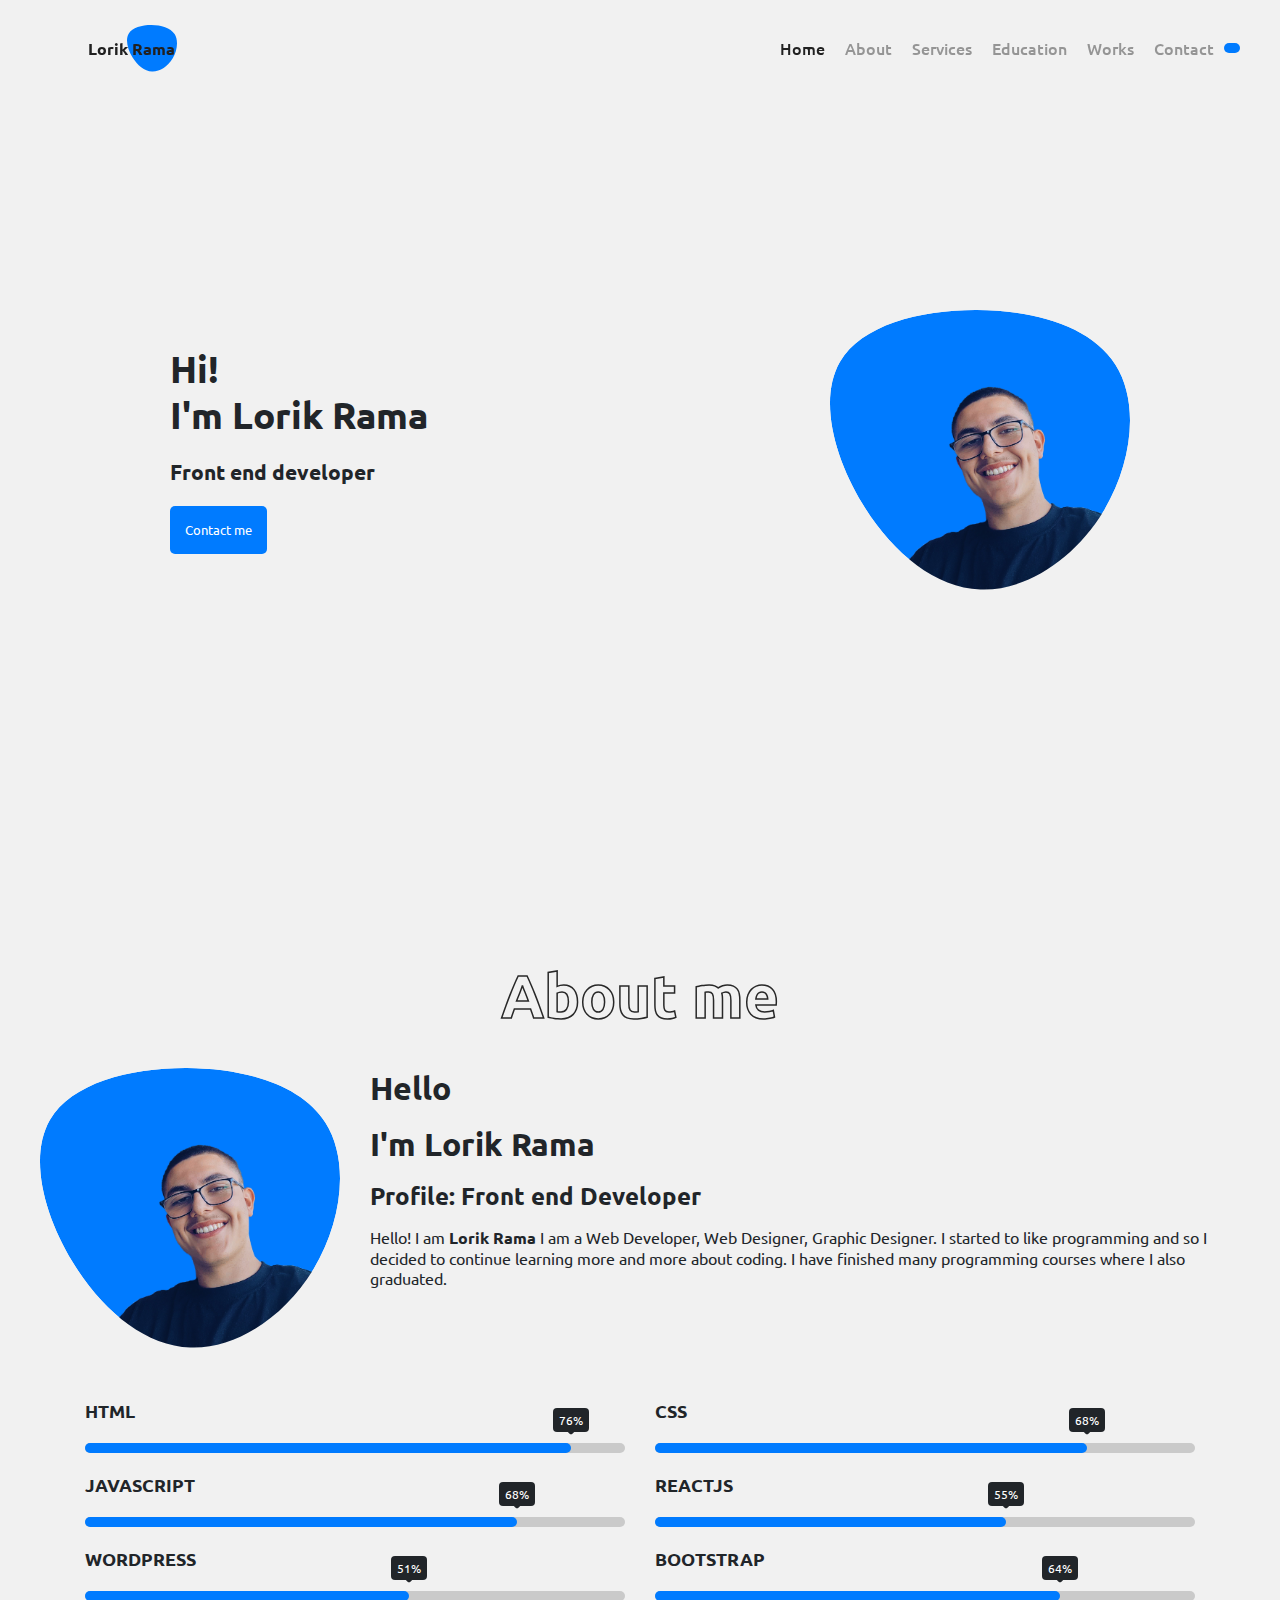
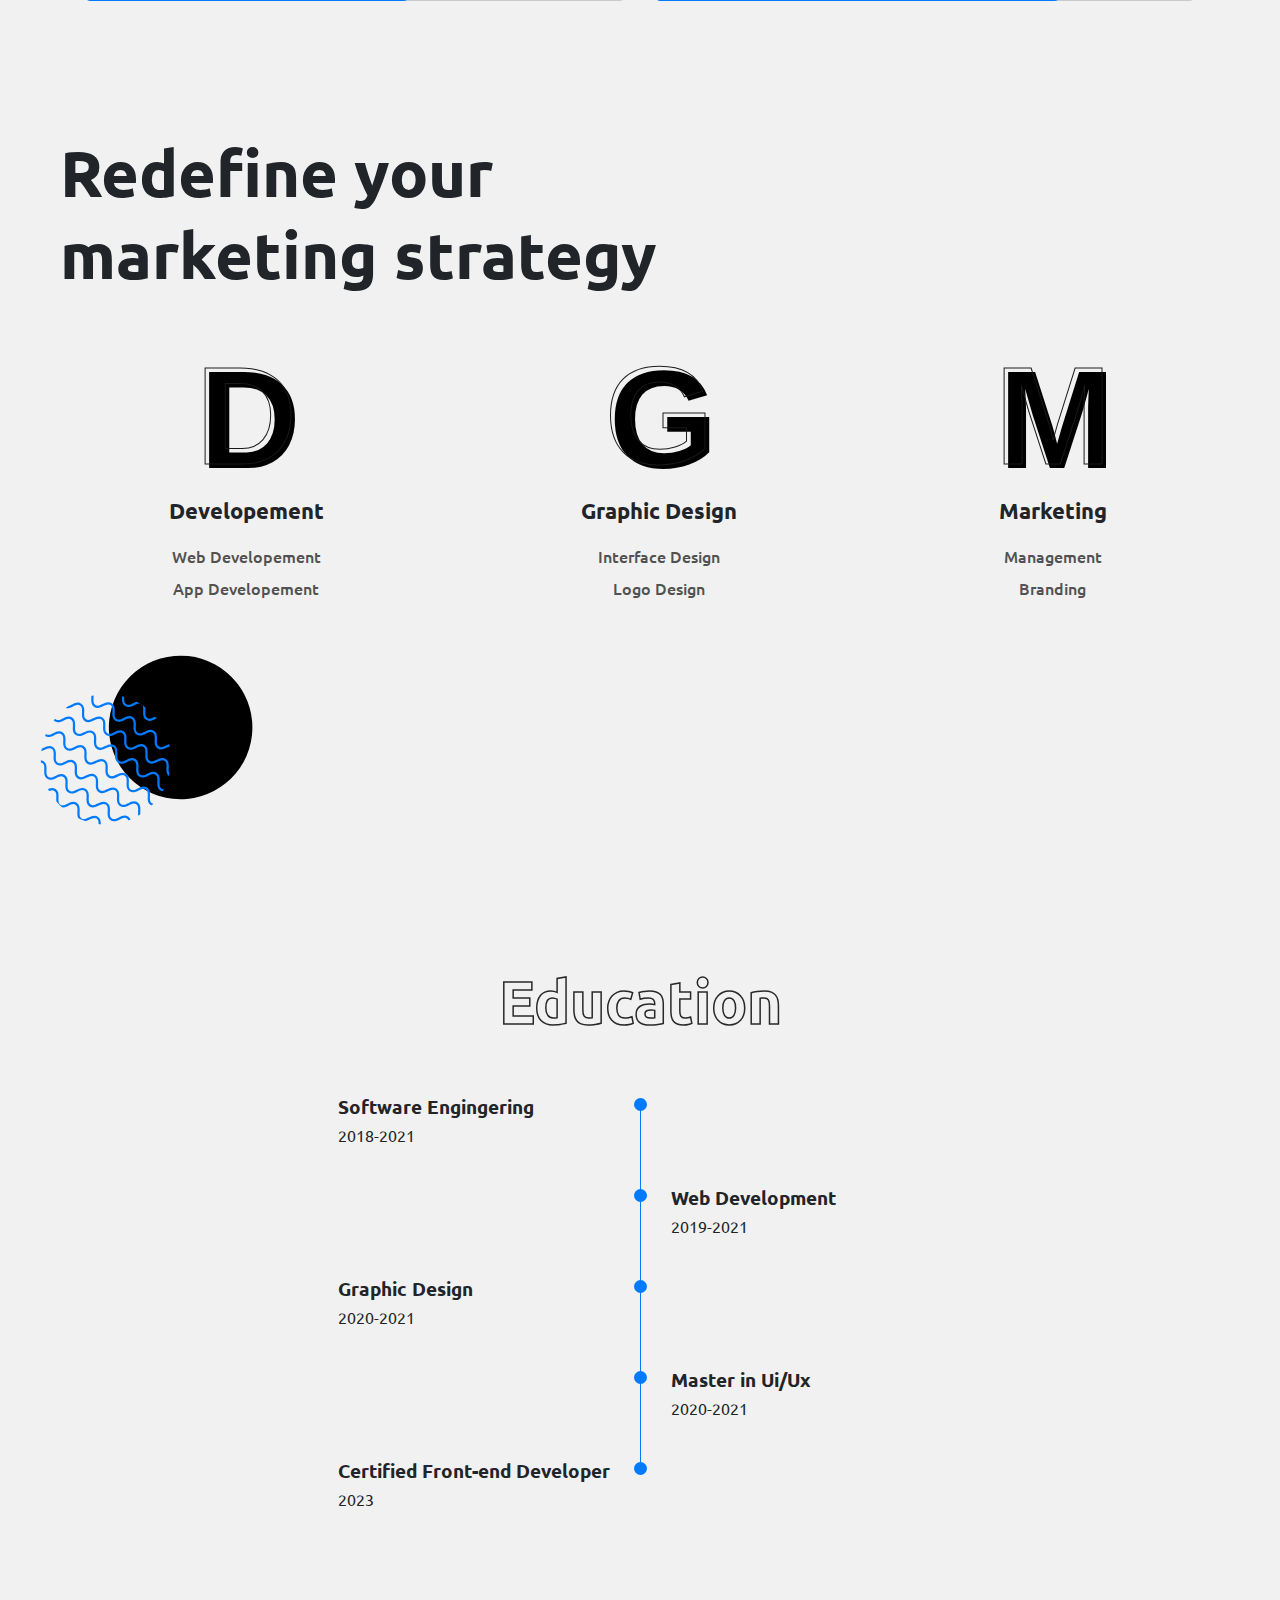
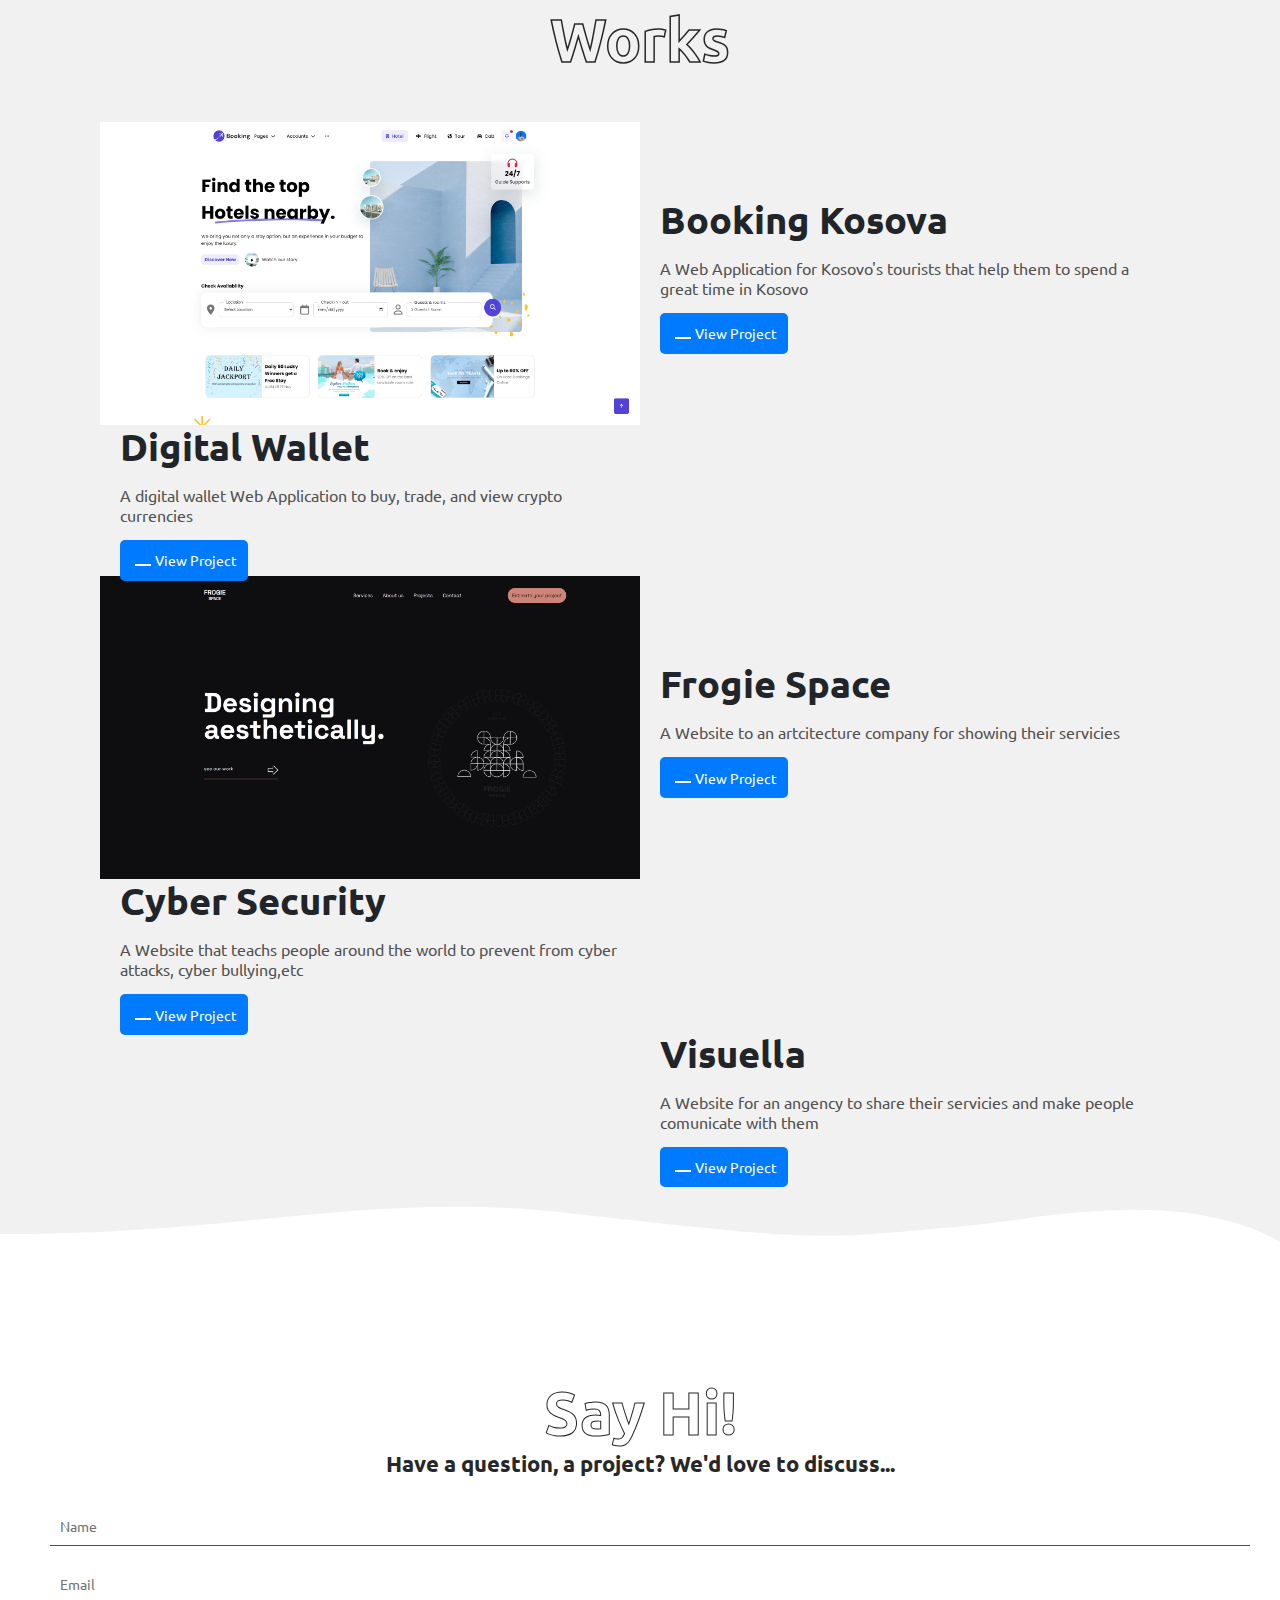
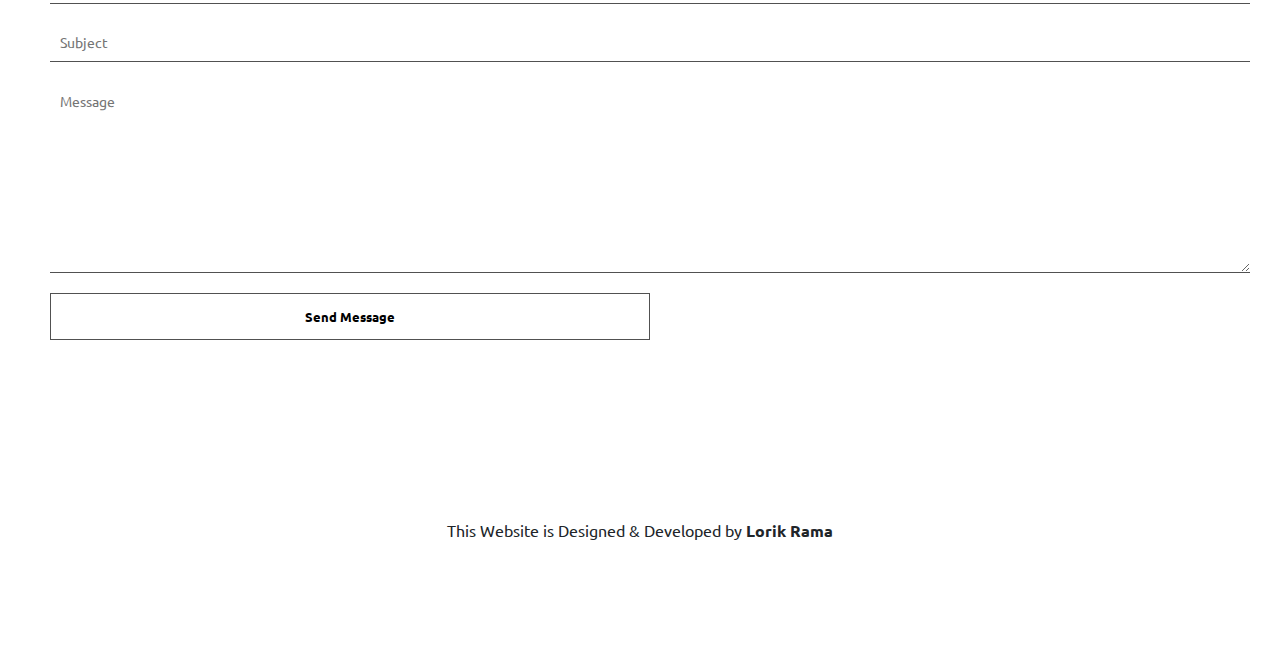
==== commit 2864d676: "changed the whole page" ====
--- a/index.html
+++ b/index.html
@@ -7,8 +7,10 @@
     <link rel="stylesheet" href="css/style.css" />
     <link rel="preconnect" href="https://fonts.googleapis.com" />
     <link rel="preconnect" href="https://fonts.gstatic.com" crossorigin />
+    <link rel="preconnect" href="https://fonts.googleapis.com" />
+    <link rel="preconnect" href="https://fonts.gstatic.com" crossorigin />
     <link
-      href="https://fonts.googleapis.com/css2?family=Ubuntu&display=swap"
+      href="https://fonts.googleapis.com/css2?family=Ubuntu:wght@400;500;700&display=swap"
       rel="stylesheet"
     />
     <link
@@ -125,8 +127,8 @@
       <div class="home-content">
         <div class="social-medias">
           <a
-            href="https://instagram.com/infinitdesign_ks"
-            class="fab fa-instagram"
+            href="https://www.behance.net/lorikramaa"
+            class="fa-brands fa-square-behance"
             target="blank"
           ></a>
           <a
@@ -144,7 +146,7 @@
           <div class="home_content_div">
             <div class="home-text">
               <h1>
-                H'i! <br />
+                Hi! <br />
                 I'm Lorik Rama
               </h1>
               <h3>Front end developer</h3>
@@ -465,54 +467,78 @@
       <div class="container">
         <h1 class="h1shat works__h1">Works</h1>
         <div class="works__content">
-          <div class="works__gallery">
-            <div class="works__images">
-              <div class="works__box">
-                <img src="assets/images/1.png" alt="" />
-                <div class="info">
-                  <h3>Interior Design</h3>
-                </div>
-              </div>
-              <div class="works__box">
-                <img src="assets/images/2.png" alt="" />
-                <div class="info">
-                  <h3>Booking Kosova</h3>
-                </div>
-              </div>
-              <div class="works__box">
-                <img src="assets/images/3.png" alt="" />
-                <div class="info">
-                  <h3>Infinit Design</h3>
-                </div>
-              </div>
-              <div class="works__box">
-                <img src="assets/images/4.png" alt="" />
-                <div class="info">
-                  <h3>Visuella</h3>
-                </div>
-              </div>
-              <div class="works__box">
-                <a
-                  href="https://innovationacademy-ks.com/laksh/cyber%20security/index.html"
-                  target="blank"
-                >
-                  <img src="assets/images/5.png" alt="" />
-                  <div class="info">
-                    <h3>Cyber Security</h3>
-                  </div>
-                </a>
-              </div>
-              <div class="works__box">
-                <a
-                  href="https://innovationacademy-ks.com/savewater"
-                  target="blank"
-                >
-                  <img src="assets/images/6.png" alt="" />
-                  <div class="info">
-                    <h3>Save Water</h3>
-                  </div>
-                </a>
-              </div>
+          <div class="works__details">
+            <div class="works__image">
+              <img src="assets/images/2.png" alt="" />
+            </div>
+            <div class="works__details_text">
+              <h2>Booking Kosova</h2>
+              <p>
+                A Web Application for Kosovo's tourists that help them to spend
+                a great time in Kosovo
+              </p>
+              <button class="works__btn">
+                <a href="html/singleWork.html?id=1"> View Project </a>
+              </button>
+            </div>
+          </div>
+          <div class="works__details">
+            <div class="works__details_text">
+              <h2>Digital Wallet</h2>
+              <p>
+                A digital wallet Web Application to buy, trade, and view crypto
+                currencies
+              </p>
+              <button class="works__btn">
+                <a href="html/singleWork.html?id=2"> View Project </a>
+              </button>
+            </div>
+            <div class="works__image">
+              <img src="assets/images/6.png" alt="" />
+            </div>
+          </div>
+          <div class="works__details">
+            <div class="works__image">
+              <img src="assets/images/1.png" alt="" />
+            </div>
+            <div class="works__details_text">
+              <h2>Frogie Space</h2>
+              <p>
+                A Website to an artcitecture company for showing their servicies
+              </p>
+              <button class="works__btn">
+                <a href="html/singleWork.html?id=3"> View Project </a>
+              </button>
+            </div>
+          </div>
+          <div class="works__details">
+            <div class="works__details_text">
+              <h2>Cyber Security</h2>
+              <p>
+                A Website that teachs people around the world to prevent from
+                cyber attacks, cyber bullying,etc
+              </p>
+              <button class="works__btn">
+                <a href="html/singleWork.html?id=4"> View Project </a>
+              </button>
+            </div>
+            <div class="works__image">
+              <img src="assets/images/5.png" alt="" />
+            </div>
+          </div>
+          <div class="works__details">
+            <div class="works__image">
+              <img src="assets/images/4.png" alt="" />
+            </div>
+            <div class="works__details_text">
+              <h2>Visuella</h2>
+              <p>
+                A Website for an angency to share their servicies and make
+                people comunicate with them
+              </p>
+              <button class="works__btn">
+                <a href="html/singleWork.html?id=5"> View Project </a>
+              </button>
             </div>
           </div>
         </div>
@@ -537,7 +563,7 @@
         <section id="contactForm">
           <div class="container">
             <div class="contactform">
-              <h1>Say Hi!</h1>
+              <h1 id="contact">Say Hi!</h1>
               <h3>Have a question, a project? We'd love to discuss...</h3>
               <form id="form">
                 <div class="form-control-div">
@@ -581,7 +607,7 @@
                 </p>
                 <div class="fotter__sm">
                   <a
-                    href="https://instagram.com/infinitdesign_ks"
+                    href="https://instagram.com/lorikramaa"
                     class="fab fa-instagram"
                     target="blank"
                   ></a>
@@ -597,7 +623,7 @@
                   ></a>
 
                   <a
-                    href="https://www.behance.net/lorikrama1"
+                    href="https://www.behance.net/lorikramaa"
                     class="fa-brands fa-square-behance"
                     target="blank"
                   ></a>
--- a/css/style.css
+++ b/css/style.css
@@ -138,7 +138,7 @@
 .nav-links a {
   padding: 0 10px;
   color: rgb(149 149 149);
-  font-weight: 600;
+  font-weight: 500;
   transition: 0.3s linear;
 }
 .nav-links a:hover {
@@ -494,57 +494,110 @@
 }
 /* works */
 
-.works__box.first__color__bg:before {
-  background: linear-gradient(
-    to bottom,
-    rgba(0, 123, 255, 0.01) 0,
-    rgba(0, 123, 255, 0.25) 25%,
-    rgba(0, 123, 255, 0.5) 50%,
-    rgba(0, 123, 255, 0.75) 75%,
-    rgba(0, 123, 255, 1) 100%
-  );
-}
-.works__box.second__color__bg:before {
-  background: linear-gradient(
-    to bottom,
-    rgba(138, 63, 252, 0.01) 0,
-    rgba(138, 63, 252, 0.25) 25%,
-    rgba(138, 63, 252, 0.5) 50%,
-    rgba(138, 63, 252, 0.75) 75%,
-    rgba(138, 63, 252, 1) 100%
-  );
-}
-.works__box.third__color__bg:before {
-  background: linear-gradient(
-    to bottom,
-    rgba(255, 0, 102, 0.01) 0,
-    rgba(255, 0, 102, 0.25) 25%,
-    rgba(255, 0, 102, 0.5) 50%,
-    rgba(255, 0, 102, 0.75) 75%,
-    rgba(255, 0, 102, 1) 100%
-  );
-}
-.works__box.fourth__color__bg:before {
-  background: linear-gradient(
-    to bottom,
-    rgba(36, 149, 241, 0.01) 0,
-    rgba(36, 149, 241, 0.25) 25%,
-    rgba(36, 149, 241, 0.5) 50%,
-    rgba(36, 149, 241, 0.75) 75%,
-    rgba(36, 149, 241, 1) 100%
-  );
-}
-.works__box.fifth__color__bg:before {
-  background: linear-gradient(
-    to bottom,
-    rgba(8, 189, 186, 0.01) 0,
-    rgba(8, 189, 186, 0.25) 25%,
-    rgba(8, 189, 186, 0.5) 50%,
-    rgba(8, 189, 186, 0.75) 75%,
-    rgba(8, 189, 186, 1) 100%
-  );
-}
-
+.works__btn.first__color__bg {
+  background-color: #007bff !important;
+}
+.works__btn.second__color__bg {
+  background-color: #8a3ffc !important;
+}
+.works__btn.third__color__bg {
+  background-color: #ff0066 !important;
+}
+.works__btn.fourth__color__bg {
+  background-color: #2495f1 !important;
+}
+.works__btn.fifth__color__bg {
+  background-color: #08bdba !important;
+}
+.works__details {
+  display: flex;
+  flex-wrap: wrap;
+  justify-content: center;
+  align-items: center;
+  margin: -5px 0 -5px 0;
+}
+
+.works__details .works__image {
+  width: 45%;
+}
+.works__image img {
+  width: 100%;
+}
+.works__details .works__details_text {
+  width: 45%;
+  padding: 0 20px;
+}
+.works__details .works__details_text h2 {
+  font-size: 38px;
+}
+.works__details .works__details_text p {
+  margin: 15px 0;
+  color: #515151;
+}
+body.dark .works__details .works__details_text p {
+  margin: 15px 0;
+  color: #b6b6b6;
+}
+.works__details .works__details_text .works__btn {
+  border: none;
+  background-color: #007bff;
+  border-radius: 5px;
+  position: relative;
+  overflow: hidden;
+  white-space: nowrap;
+  transition: 0.3s linear;
+  padding: 0.7rem 0.7rem 0.7rem 2.2rem;
+  font-size: 14px;
+}
+.works__details .works__details_text .works__btn a {
+  color: #fff;
+}
+
+.works__btn:hover {
+  padding: 0.7rem 2.2rem 0.7rem 0.7rem !important;
+  background-color: rgba(0, 99, 204, 0.945) !important;
+}
+.works__details .works__details_text .works__btn a::before {
+  content: "";
+  width: 16px;
+  height: 2px;
+  display: block;
+  background: #fff;
+  position: absolute;
+  left: 15px;
+  bottom: 15px;
+  -webkit-transition: all 0.3s ease-in-out;
+  transition: all 0.3s ease-in-out;
+}
+@keyframes workBtnAnimation {
+  from {
+    opacity: 1;
+  }
+  to {
+    opacity: 0;
+  }
+}
+.works__details .works__details_text .works__btn a::after {
+  content: "";
+  width: 16px;
+  height: 2px;
+  display: block;
+  background: #fff;
+  position: absolute;
+  right: -16px;
+  bottom: 15px;
+  -webkit-transition: all 0.3s ease-in-out;
+  transition: all 0.3s ease-in-out;
+  animation: workBtnAnimation 1s infinite;
+}
+.works__details .works__details_text .works__btn:hover a::before {
+  right: auto;
+  left: -16px;
+}
+.works__details .works__details_text .works__btn:hover a::after {
+  left: auto;
+  right: 13px;
+}
 .home_blob-img {
   width: 160px;
   text-align: center;
@@ -555,6 +608,30 @@
 .home-text h3 {
   font-size: 21px;
   padding: 20px 0;
+}
+#openProjectImageFrogie {
+  position: fixed;
+  background-color: #2121219a;
+  height: 100vh;
+  width: 100%;
+  top: 0;
+  left: 0;
+  display: flex;
+  align-items: center;
+  flex-direction: column;
+  justify-content: space-evenly;
+  z-index: 99999999999999999999;
+}
+#openProjectImageFrogie img {
+  width: 100%;
+  transform: scale(0.4);
+}
+.fa-xmark {
+  color: #fff;
+  position: absolute;
+  top: 25px;
+  right: 25px;
+  font-size: 40px;
 }
 .contact-btn {
   padding: 15px;
@@ -614,14 +691,38 @@
 body.dark .social-medias a {
   color: #fff;
 }
+body.dark .fa-square-behance {
+  color: #fff !important;
+}
 /* About */
 .h1shat {
-  text-decoration: underline;
-  text-decoration-color: #007bff;
+  -webkit-text-stroke-width: 1.5px;
+  -webkit-text-stroke-color: #282828;
+  color: transparent;
+  font-weight: 800;
+  font-size: 60px;
   text-align: center;
-  font-size: 34px;
-}
-.h1shat.first__color__h1 {
+}
+body.dark .h1shat {
+  -webkit-text-stroke-width: 1.5px;
+  -webkit-text-stroke-color: #fff;
+}
+.border__color__active__first ::selection {
+  background-color: #007bff;
+}
+.border__color__active__second ::selection {
+  background-color: #8a3ffc;
+}
+.border__color__active__third ::selection {
+  background-color: #ff0066;
+}
+.border__color__active__fourth ::selection {
+  background-color: #2495f1;
+}
+.border__color__active__fifth ::selection {
+  background-color: #08bdba;
+}
+/* .h1shat.first__color__h1 {
   text-decoration-color: #007bff;
 }
 .h1shat.second__color__h1 {
@@ -635,7 +736,7 @@
 }
 .h1shat.fifth__color__h1 {
   text-decoration-color: #08bdba;
-}
+} */
 .about-me-h1 {
   padding: 55px 0 35px 0;
 }
@@ -1090,9 +1191,24 @@
 .type_title_shadow:hover {
   color: #19191c !important;
 }
+body.dark .type_title_shadow {
+  text-shadow: 0.03em 0.03em 0 #fff;
+  color: transparent !important;
+  -webkit-text-stroke-width: 1px;
+  -webkit-text-stroke-color: #dbdbdb;
+}
+body.dark .type_title_shadow:hover {
+  color: #dbdbdb !important;
+}
+body.dark .serivces_type_p_text p {
+  color: #b4b4b4;
+}
 #form {
   display: flex;
   flex-direction: column;
+}
+body.dark #form {
+  color: #fff !important;
 }
 .form-control-div {
   display: flex;
@@ -1120,6 +1236,13 @@
 .form-control-div input:focus {
   border-bottom: 1px solid #282828;
 }
+body.dark .form-control-div input {
+  color: #fff !important;
+}
+body.dark .form-control-div input:focus {
+  border-bottom: 1px solid #fff;
+  color: #fff !important;
+}
 .form-control-div textarea {
   width: 100%;
   border: none;
@@ -1133,6 +1256,13 @@
 .form-control-div textarea:focus {
   border-bottom: 1px solid #282828;
 }
+body.dark .form-control-div textarea {
+  color: #fff !important;
+}
+body.dark .form-control-div textarea:focus {
+  border-bottom: 1px solid #fff;
+  color: #fff !important;
+}
 .subject-msg {
   display: flex;
   flex-direction: column;
@@ -1154,6 +1284,10 @@
   font-size: 60px;
   text-align: center;
 }
+body.dark .contactform h1 {
+  -webkit-text-stroke-width: 1px;
+  -webkit-text-stroke-color: #fff;
+}
 .contactform h3 {
   font-weight: 900;
   font-size: 22px;
@@ -1161,6 +1295,9 @@
   color: #fff;
   margin-bottom: 20px;
 }
+body.dark .contactform h3 {
+  color: #fff !important;
+}
 .send_msg {
   width: 50%;
 }
@@ -1175,6 +1312,12 @@
   cursor: pointer;
   transition: 0.3s linear;
 }
+body.dark .send_msg button {
+  color: #fff !important;
+}
+body.dark .send_msg button:hover {
+  border-color: #fff !important;
+}
 .send_msg button:hover {
   background-color: #282828;
   border-color: #282828;
@@ -1224,6 +1367,22 @@
   .contact__inputs input,
   textarea {
     width: 95% !important;
+  }
+  .works__details {
+    width: 100%;
+    margin: 20px 0;
+    flex-direction: column;
+  }
+  .works__image {
+    display: flex;
+    order: 1;
+    width: 100% !important;
+  }
+  .works__image img {
+    margin: 15px 0;
+  }
+  .works__details_text {
+    width: 100% !important;
   }
 }
 @media screen and (max-width: 770px) {
@@ -1314,6 +1473,13 @@
   .contact__three_cols {
     flex-direction: column;
   }
+  .services-content {
+    flex-direction: column;
+  }
+  .marketing {
+    width: 100%;
+    margin: 20px 0;
+  }
 }
 @media screen and (max-width: 600px) {
   .services__boxes {
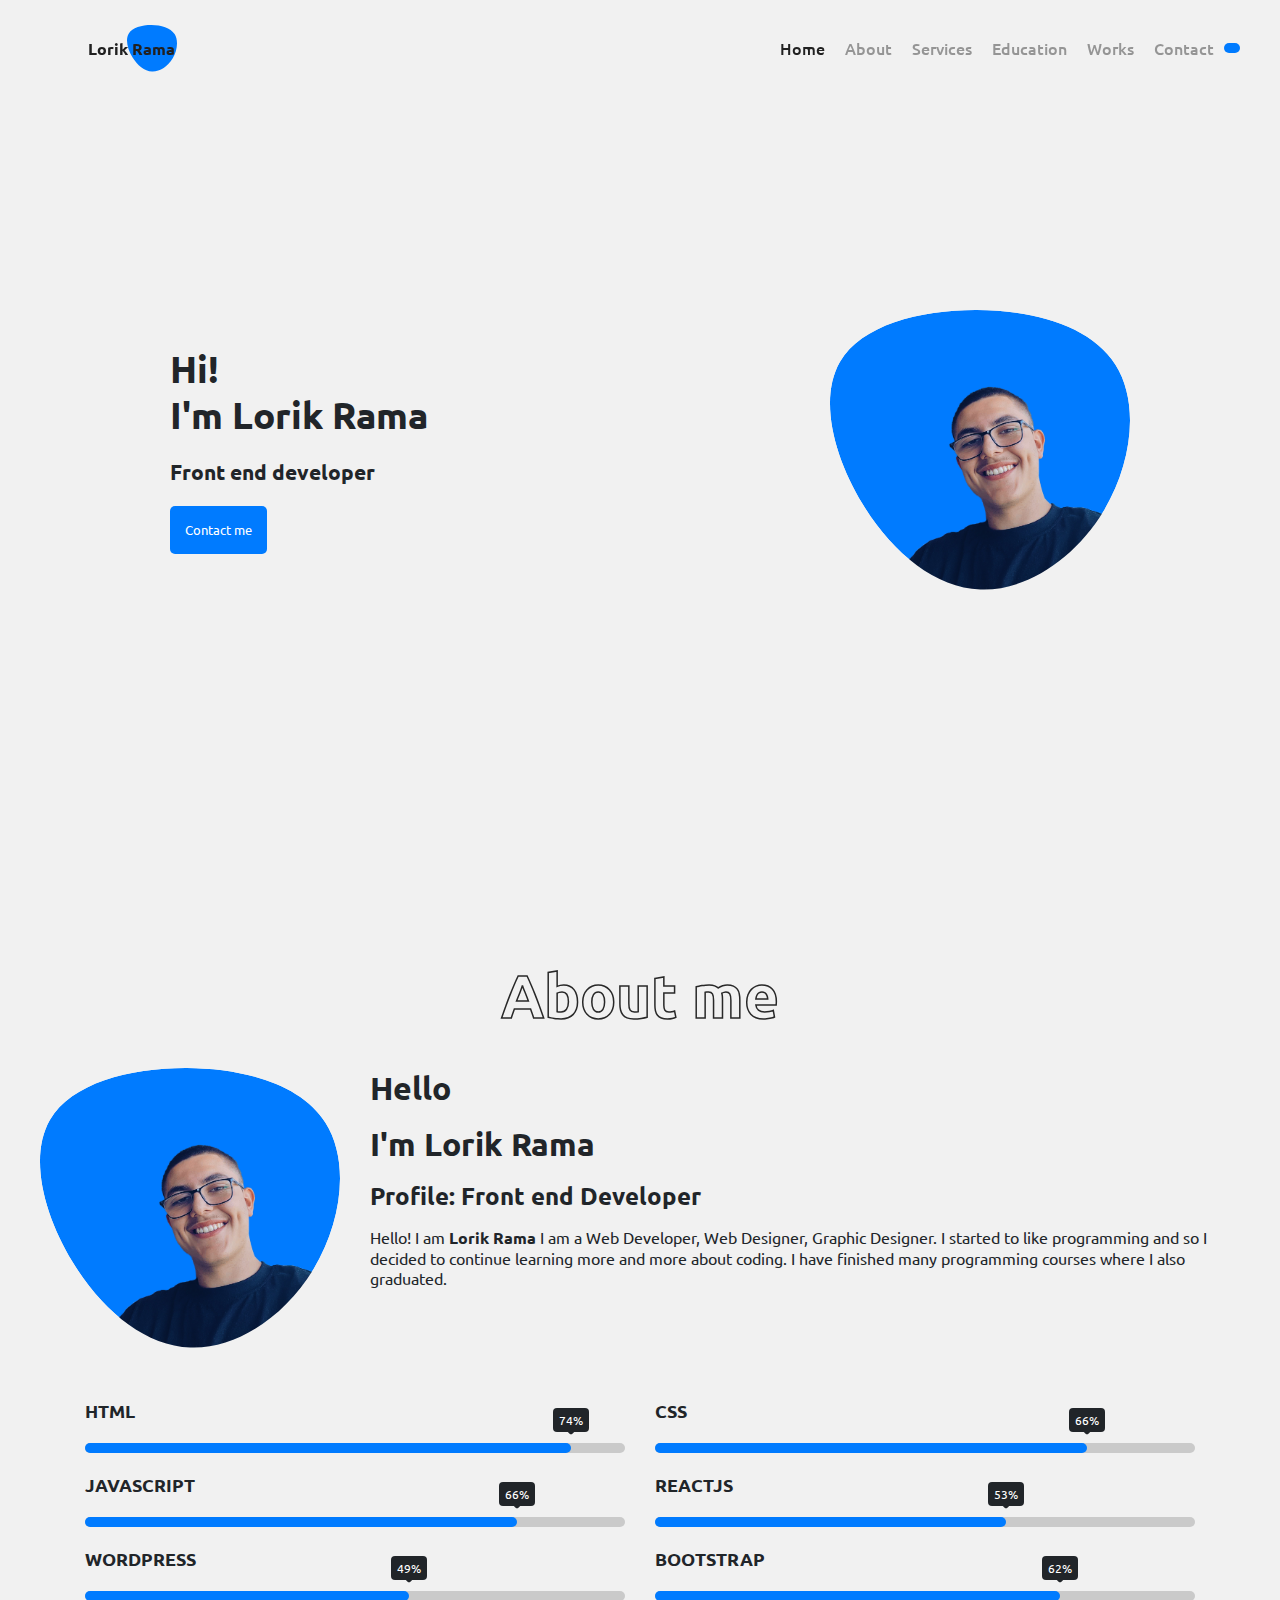
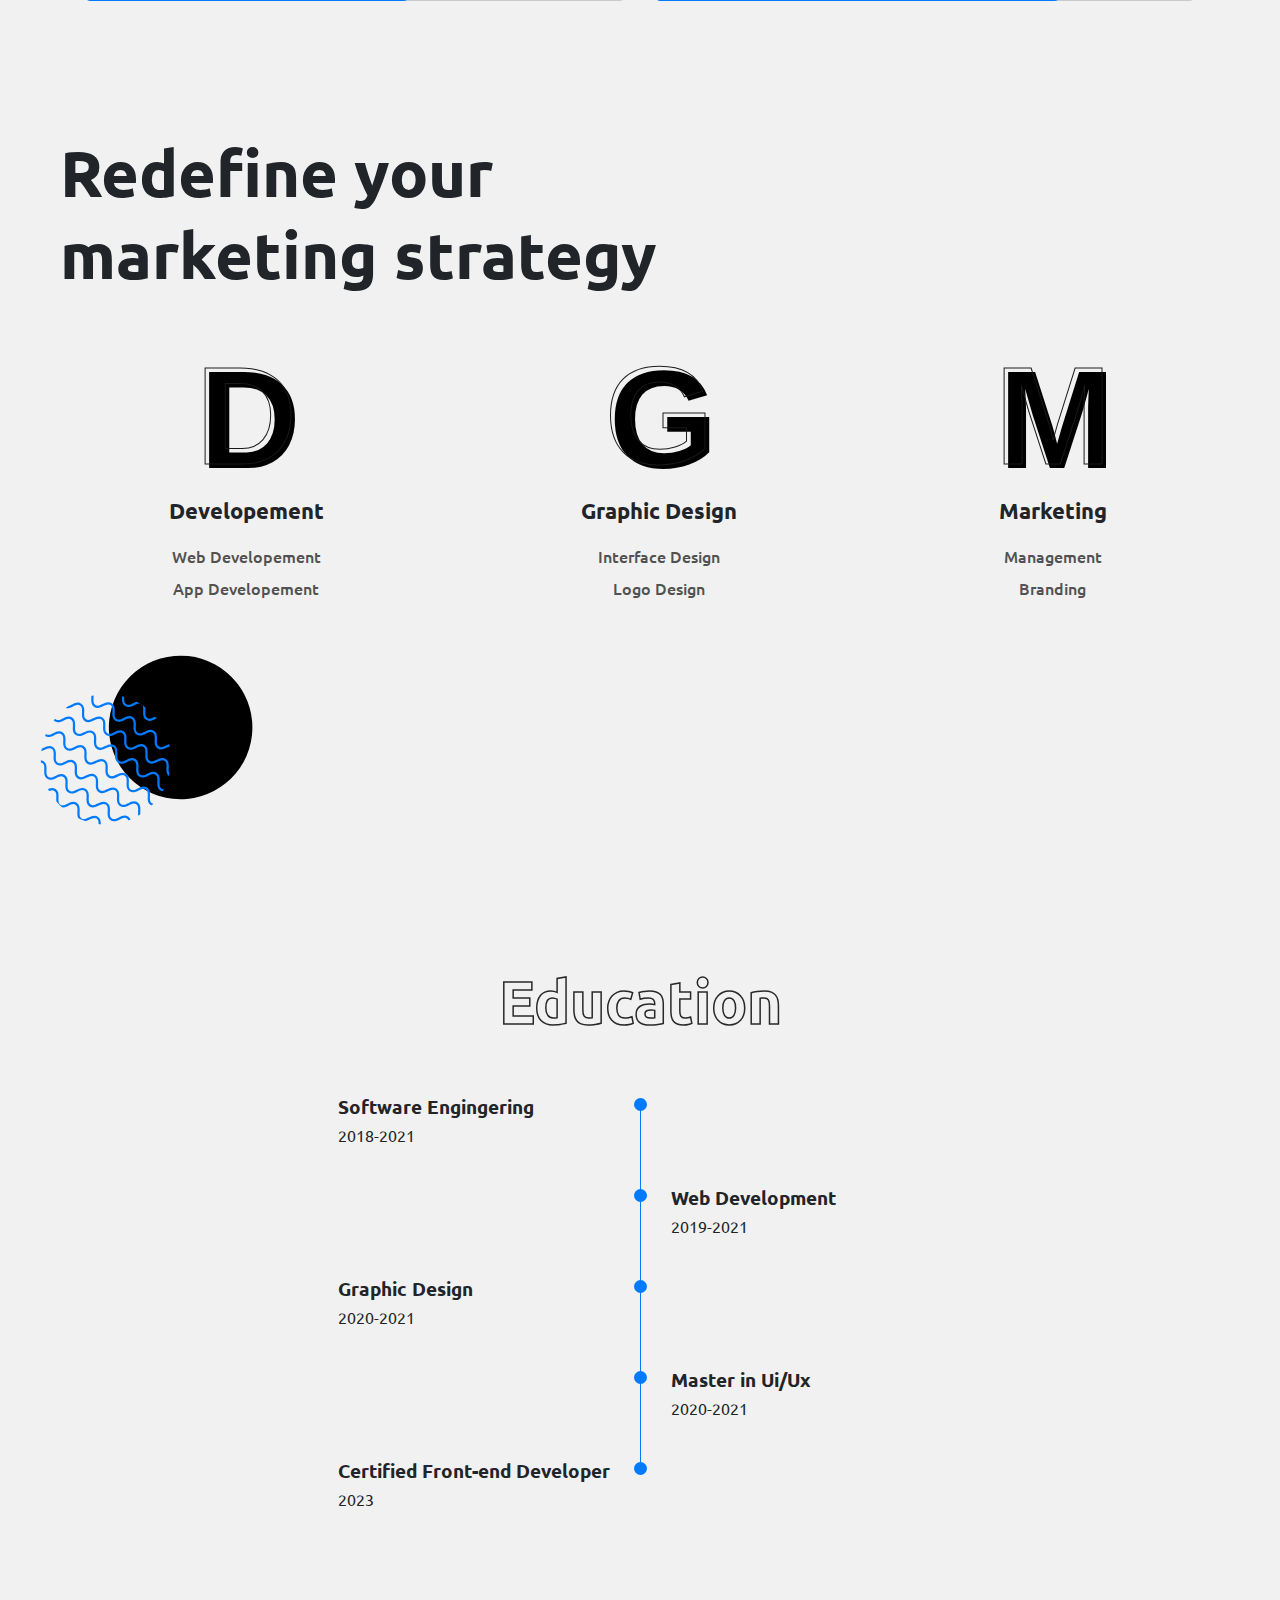
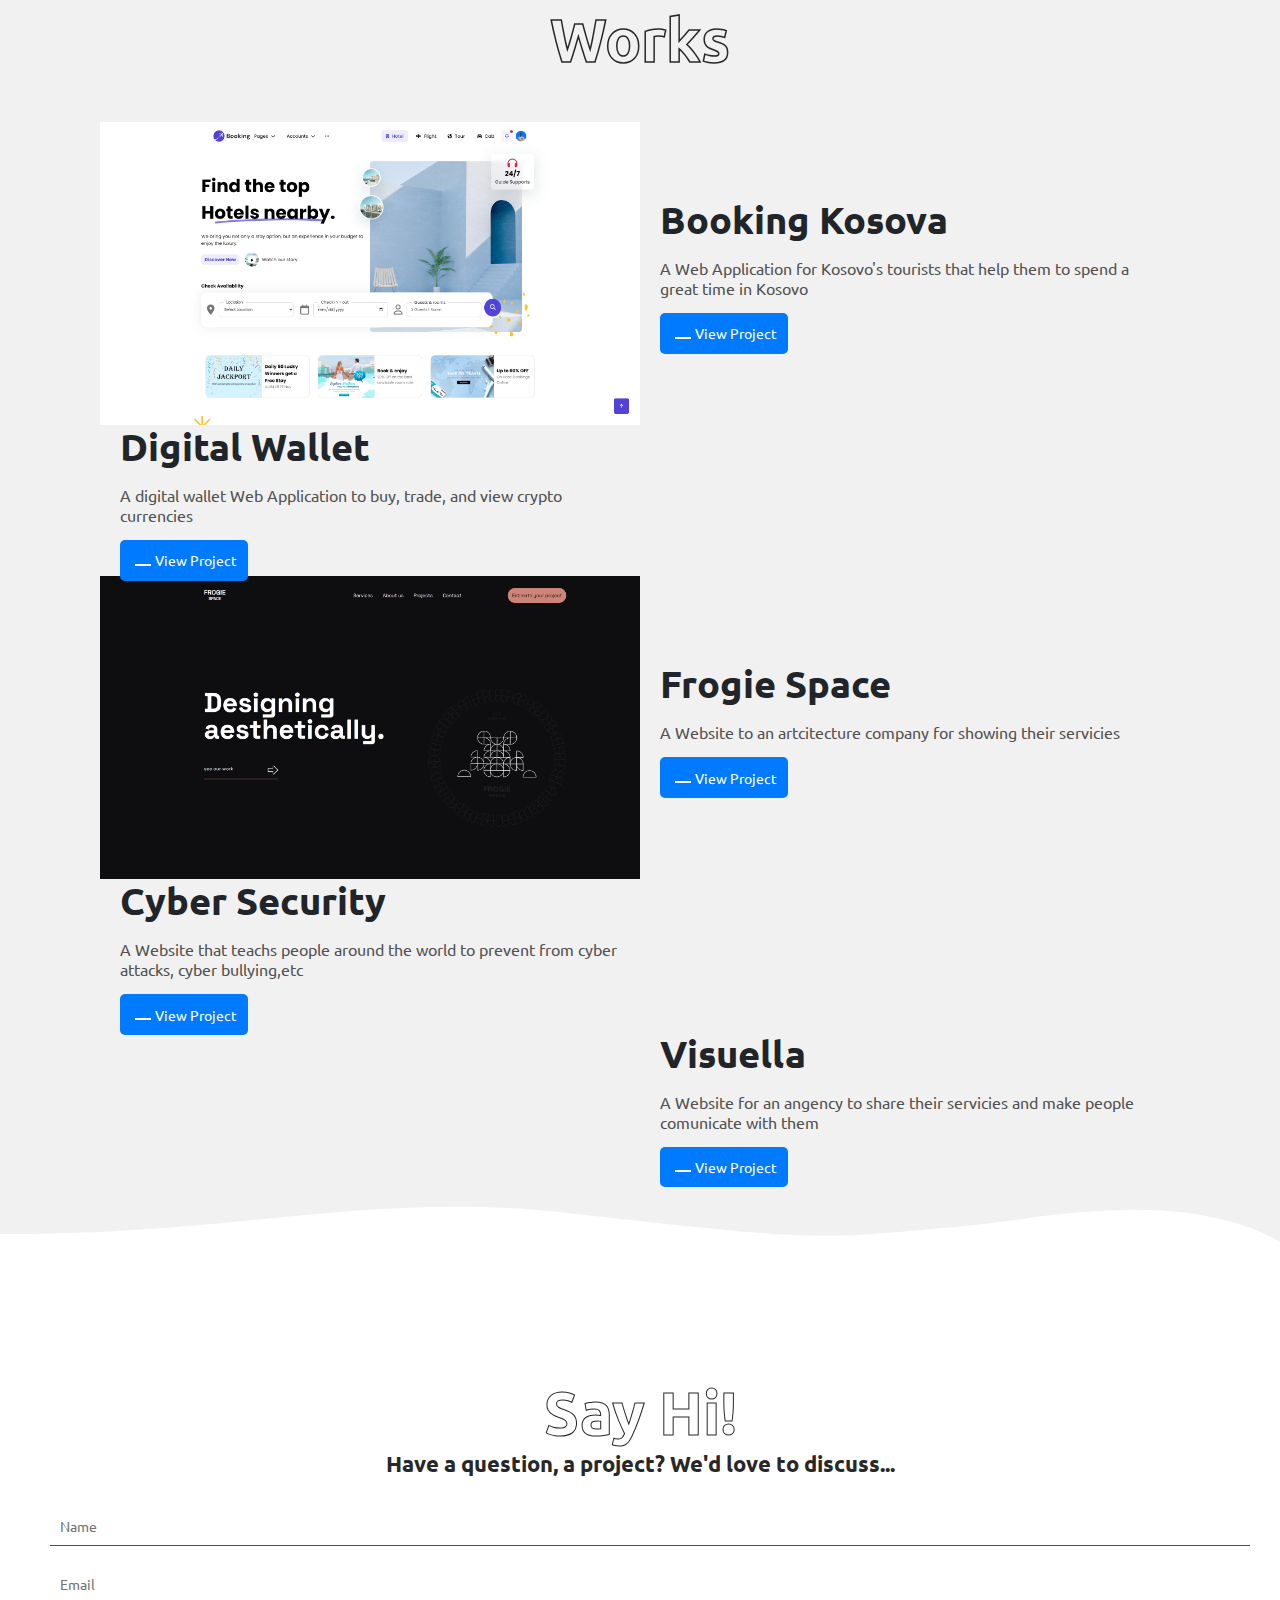
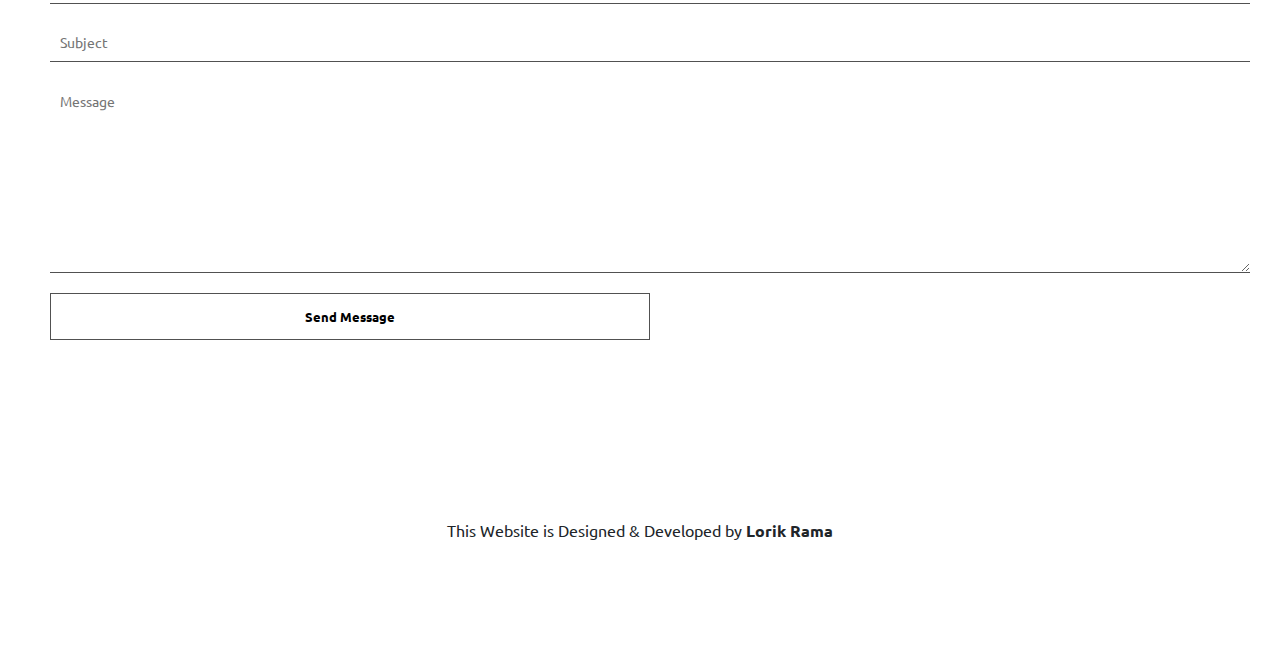
==== commit e7040a37: "added favicon" ====
--- a/index.html
+++ b/index.html
@@ -4,6 +4,11 @@
     <meta charset="UTF-8" />
     <meta name="viewport" content="width=device-width, initial-scale=1.0" />
     <title>Lorik Rama &bullet; Web Developer, Graphic Designer</title>
+    <link
+      rel="shortcut icon"
+      href="assets/images/favicon.png"
+      type="image/x-icon"
+    />
     <link rel="stylesheet" href="css/style.css" />
     <link rel="preconnect" href="https://fonts.googleapis.com" />
     <link rel="preconnect" href="https://fonts.gstatic.com" crossorigin />
